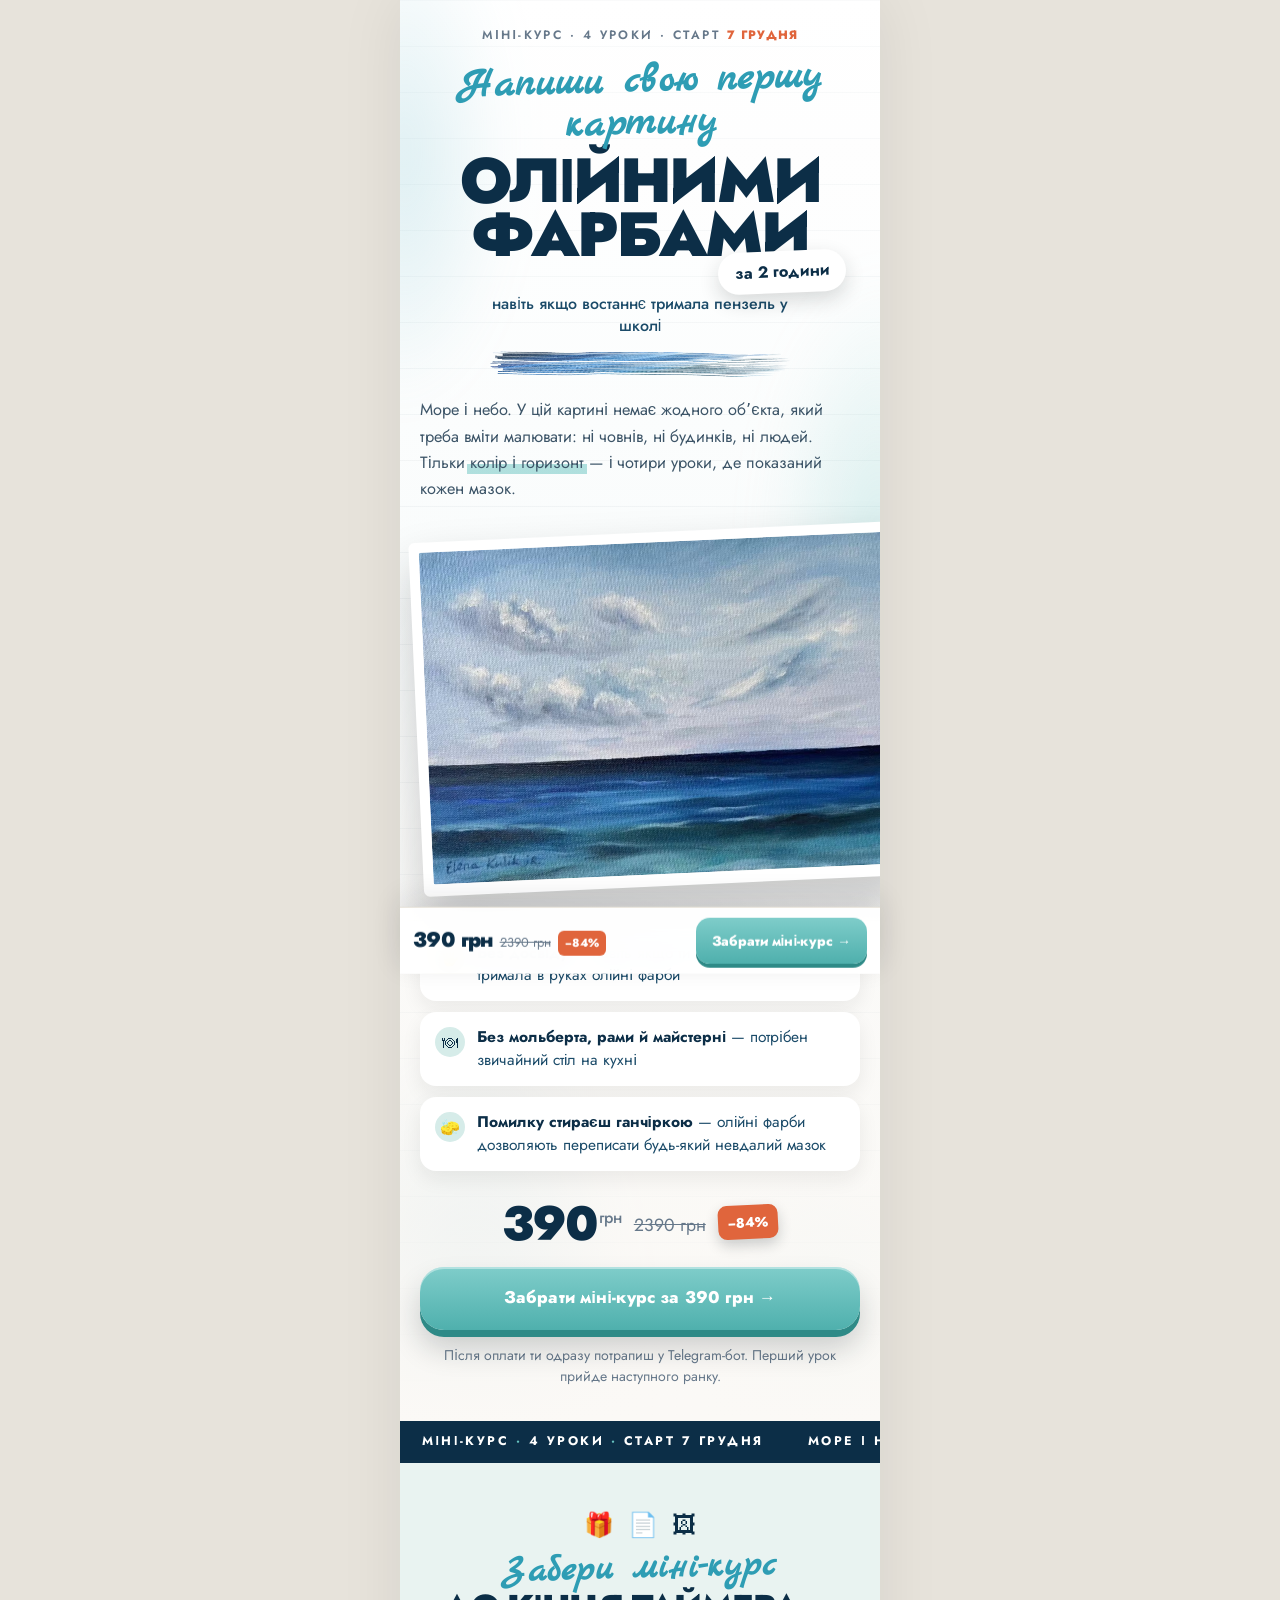
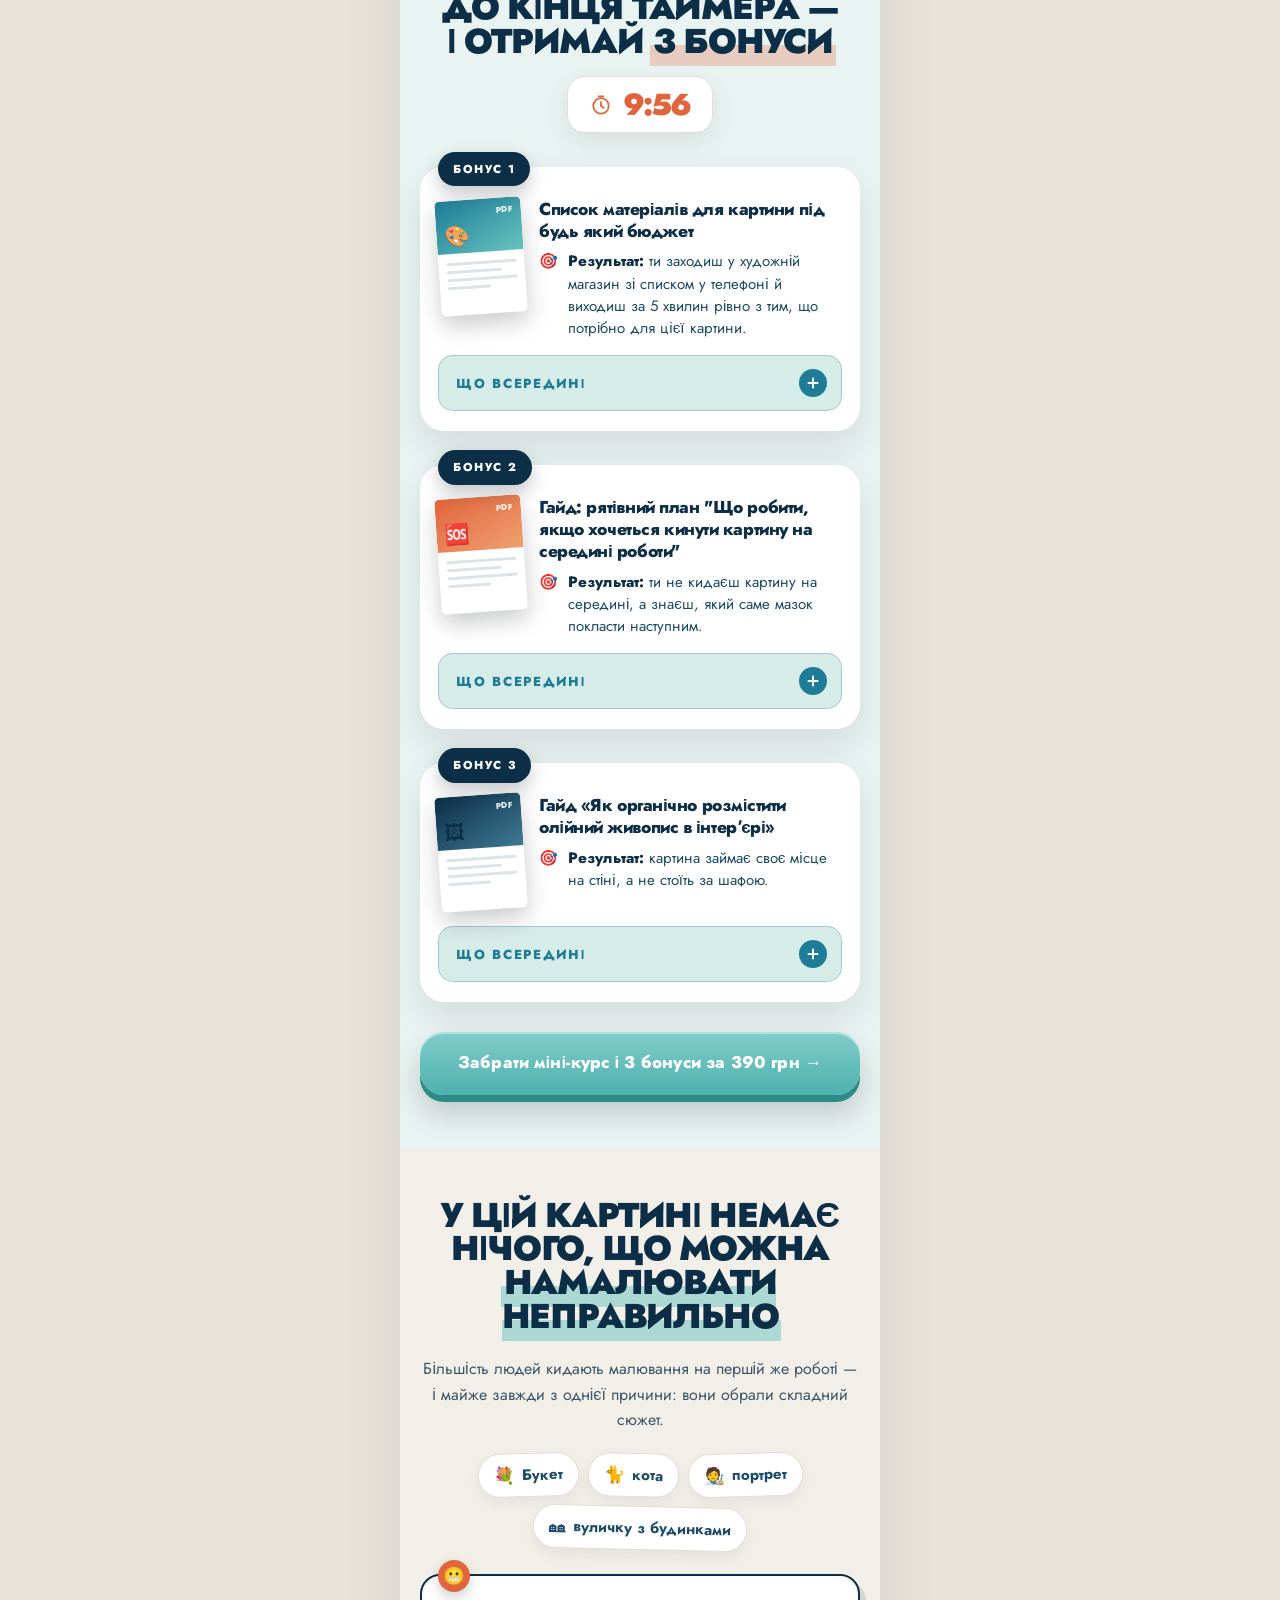
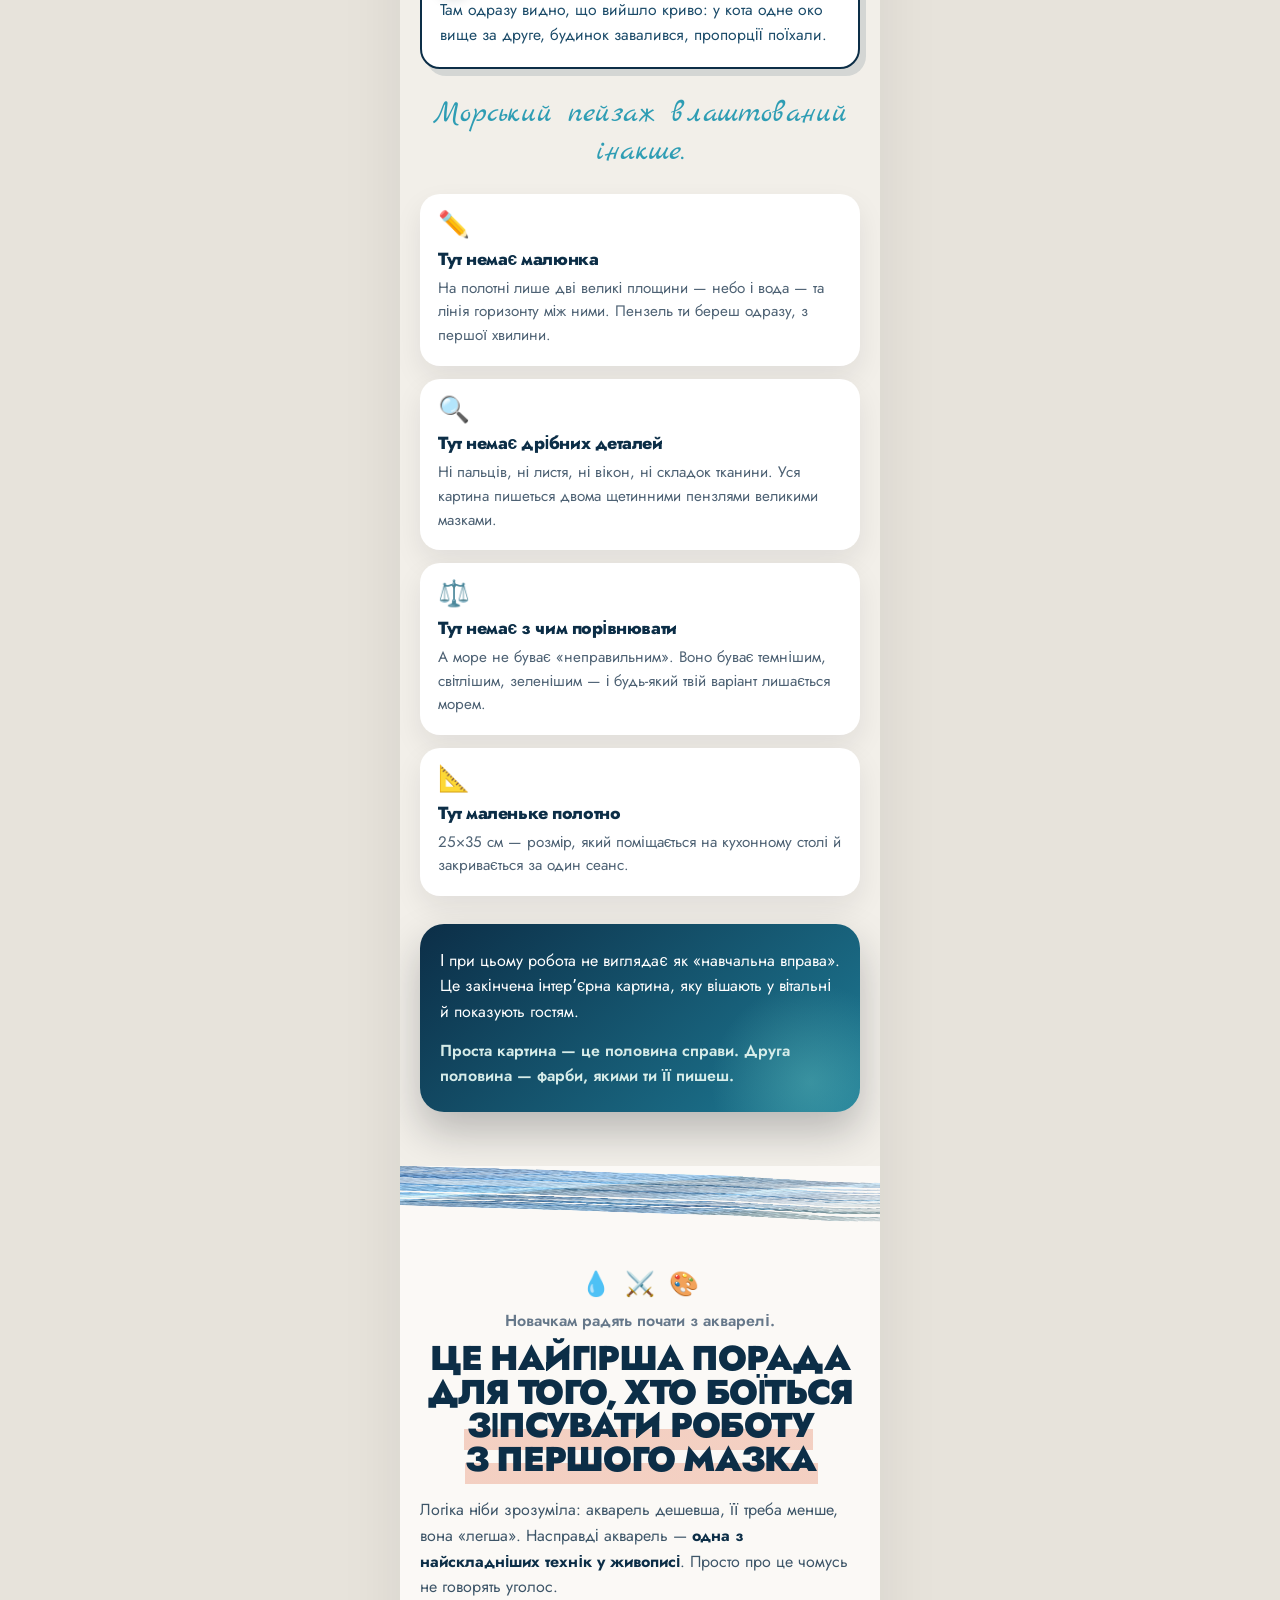
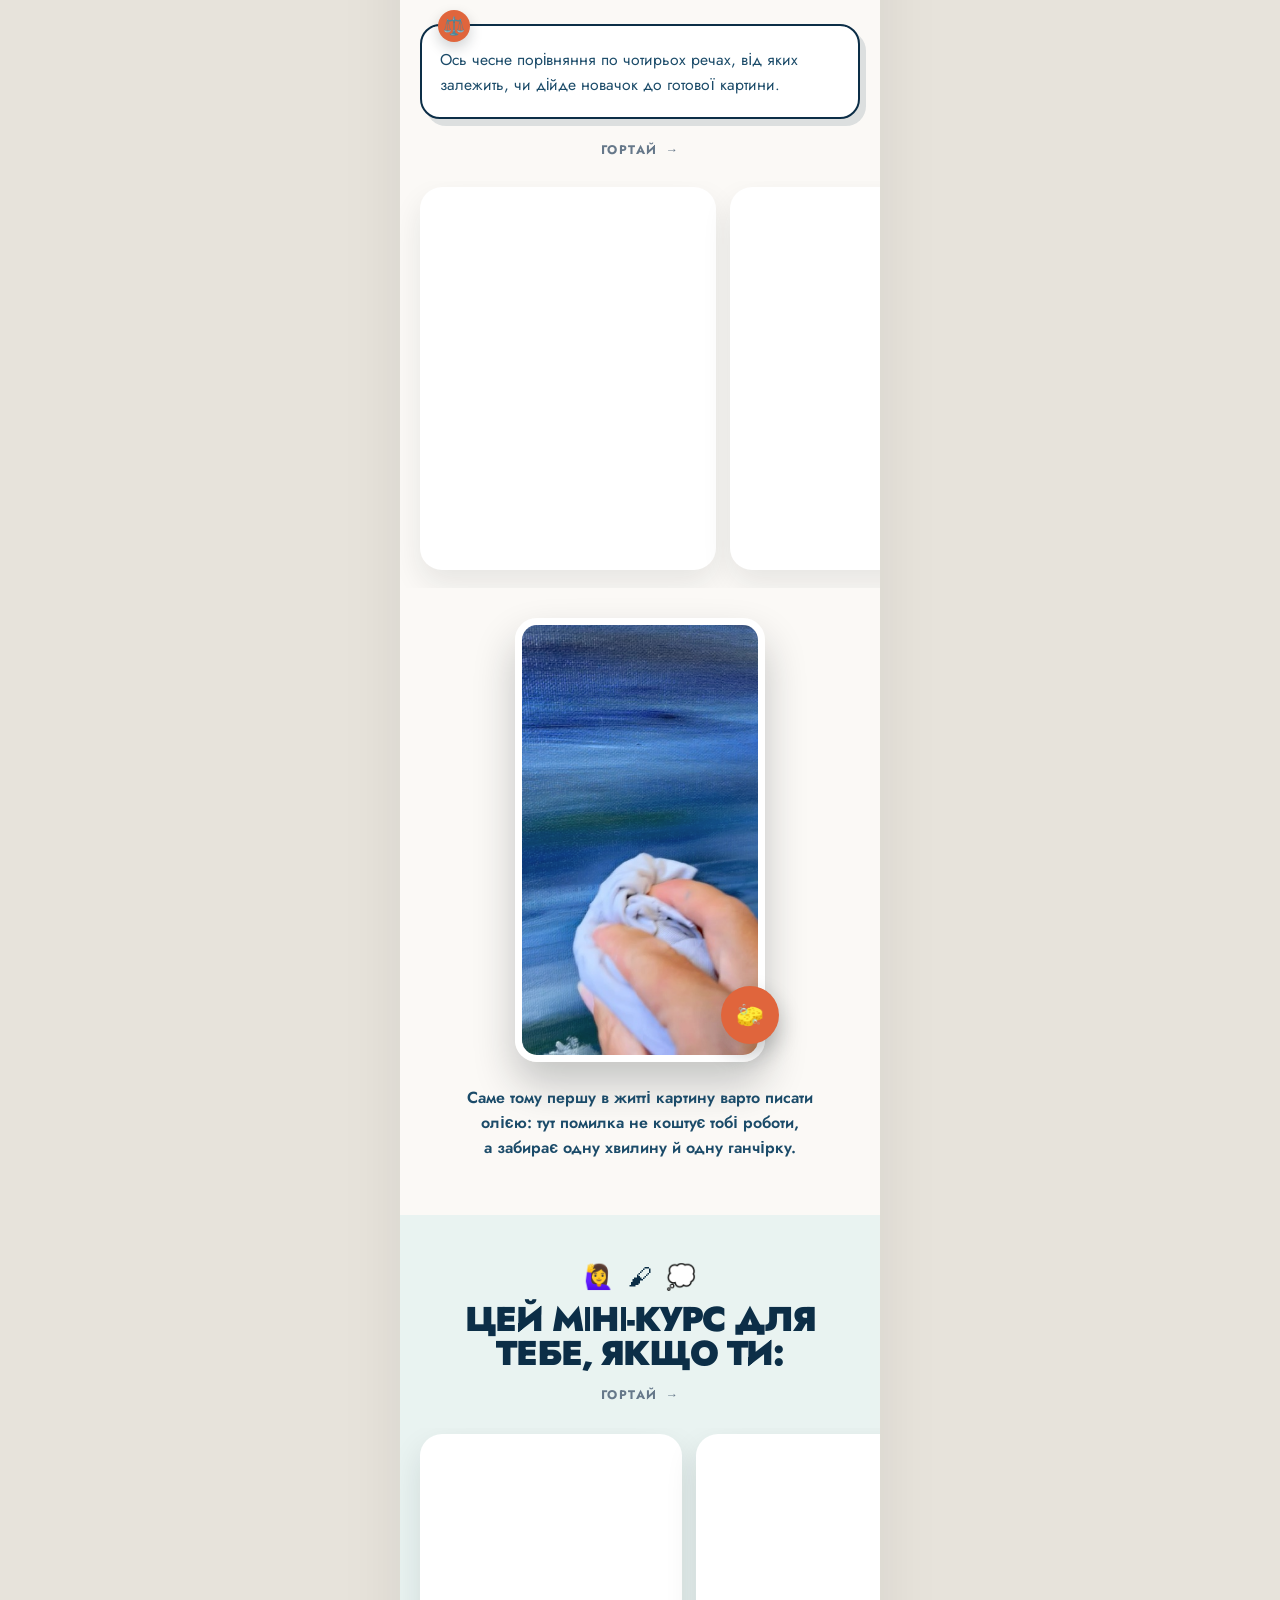
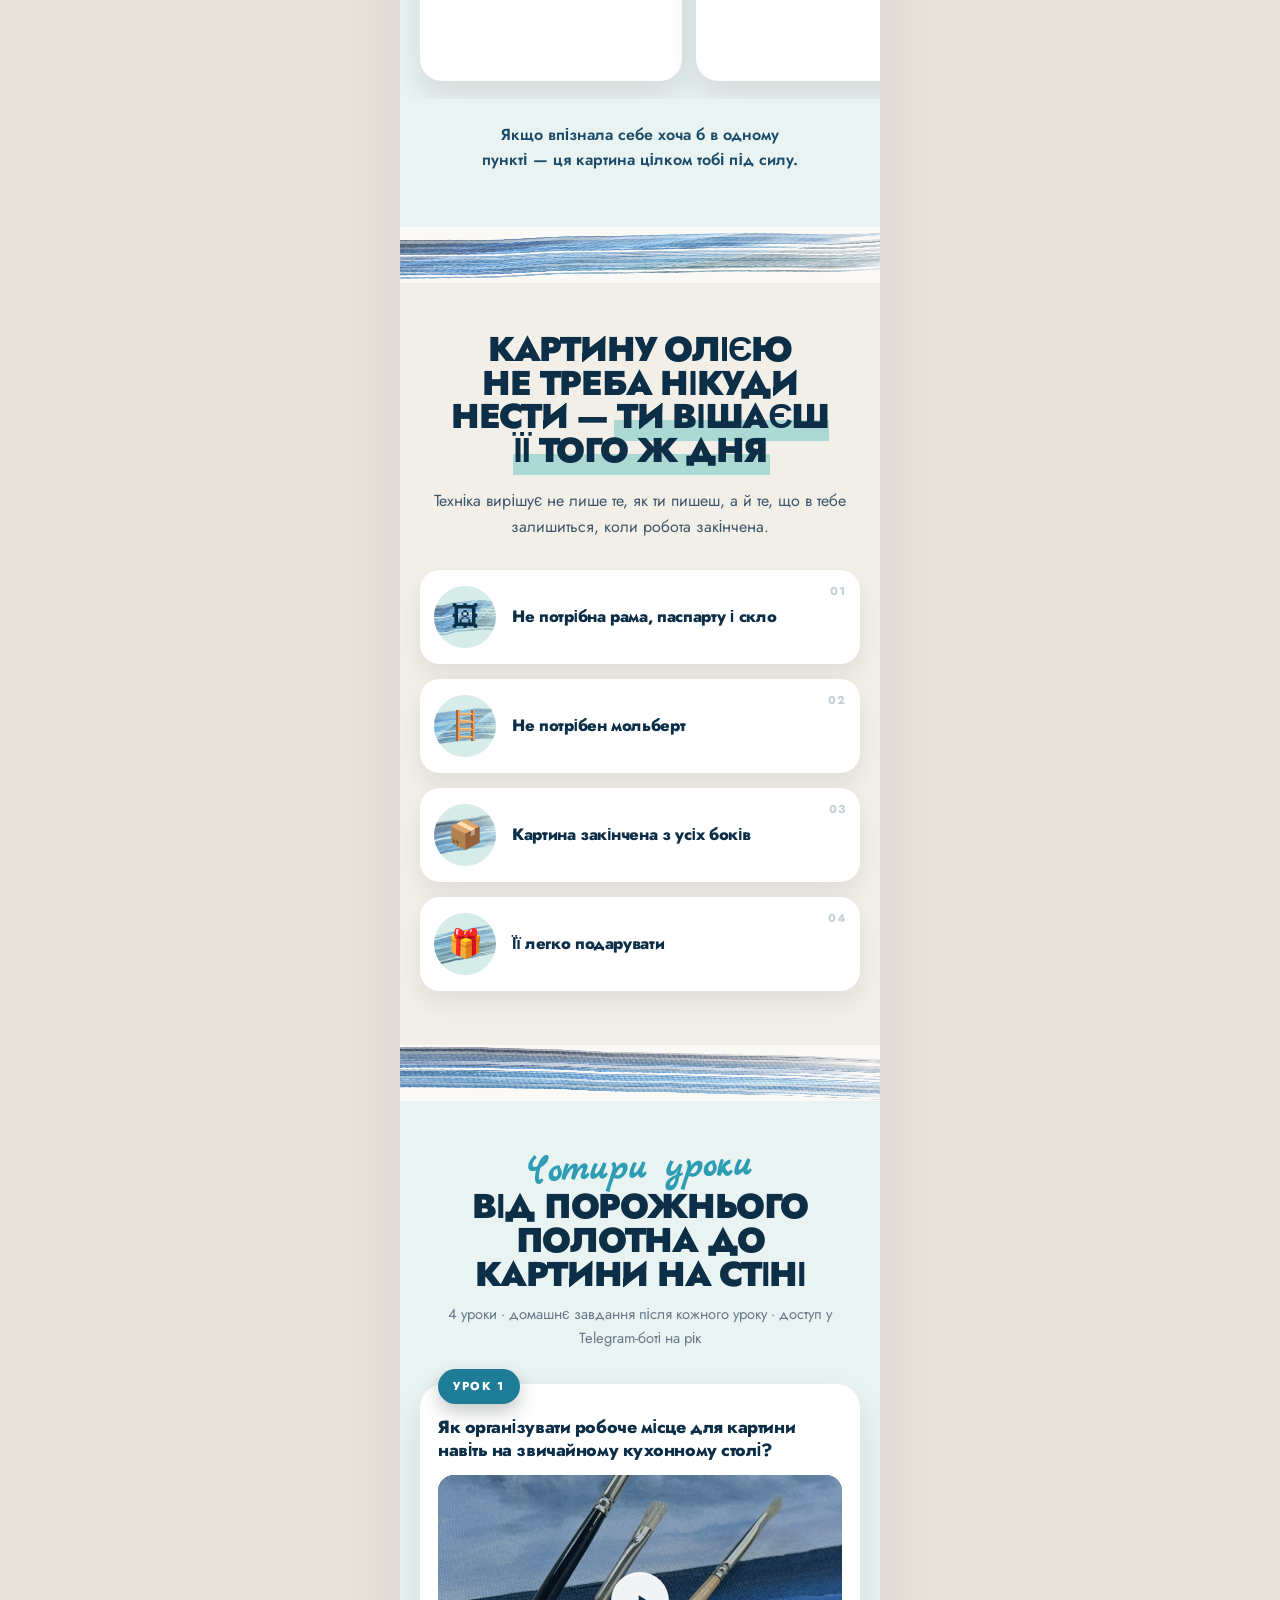
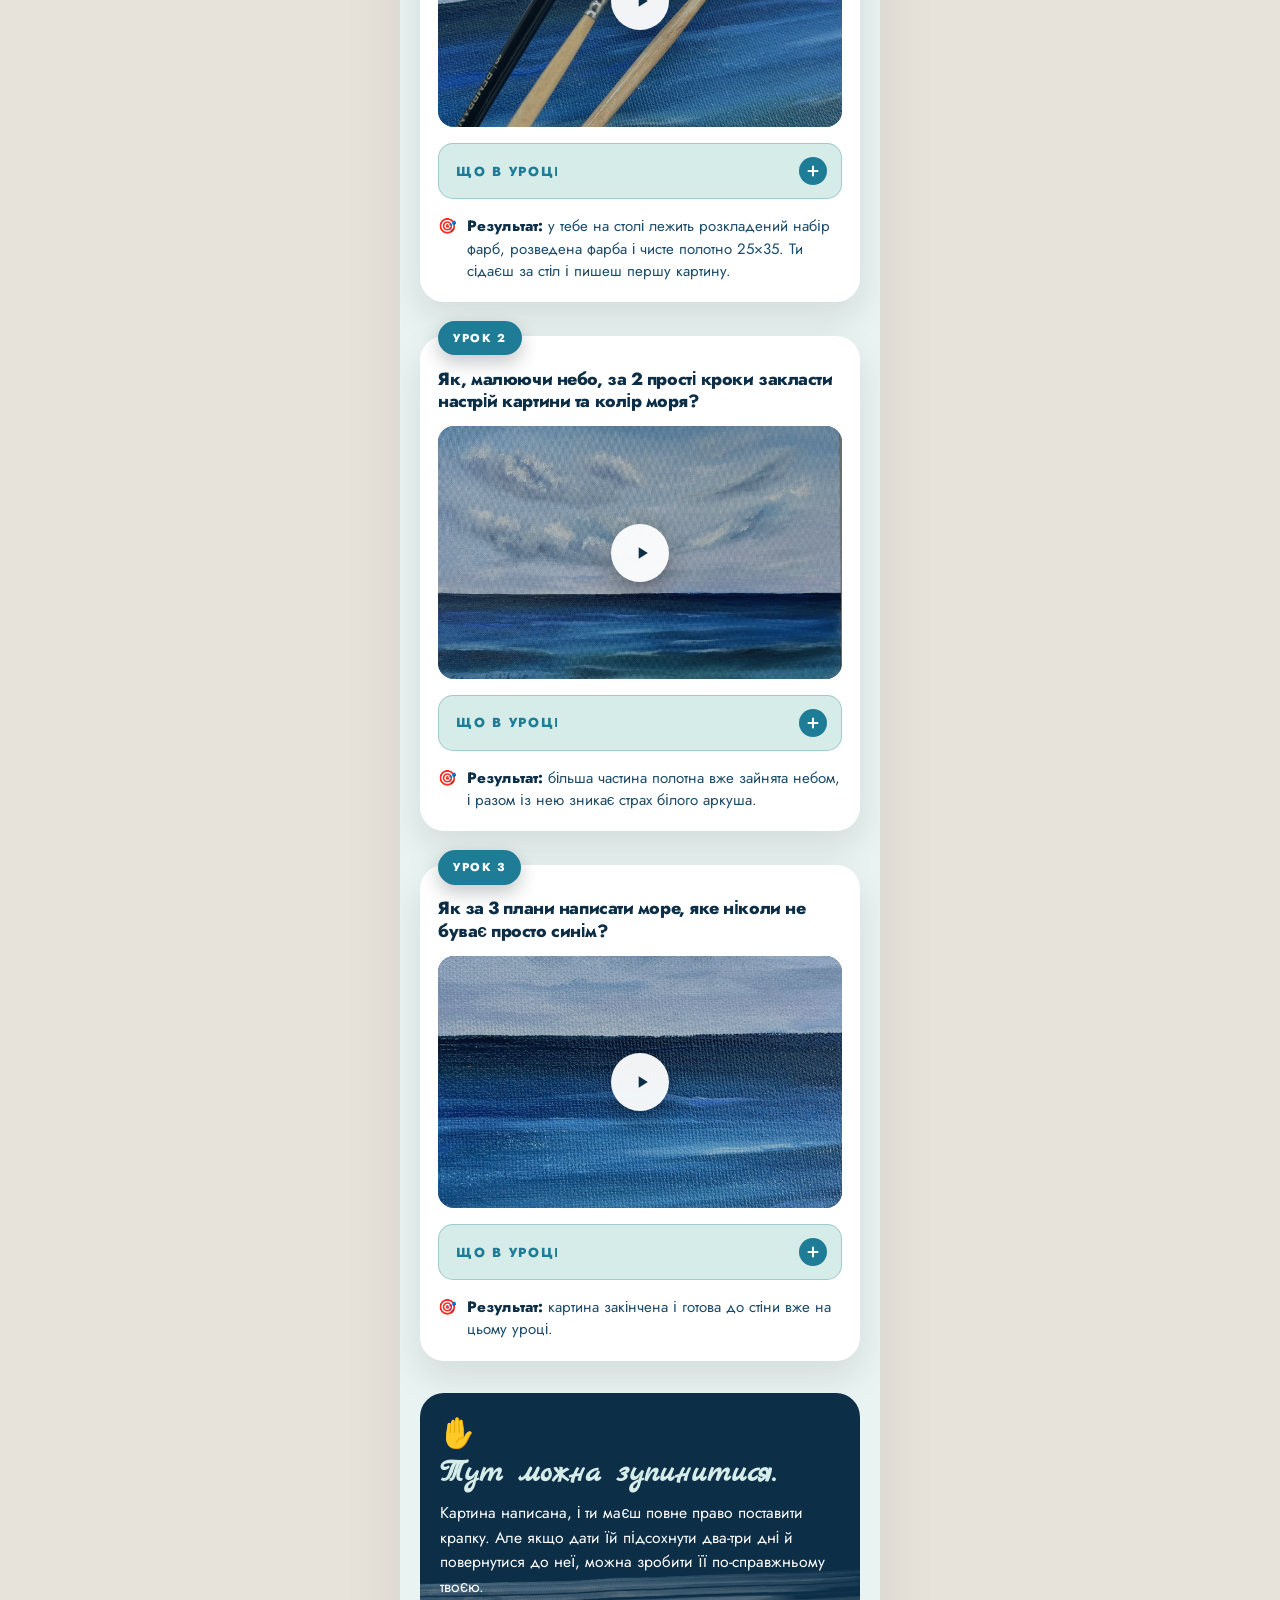
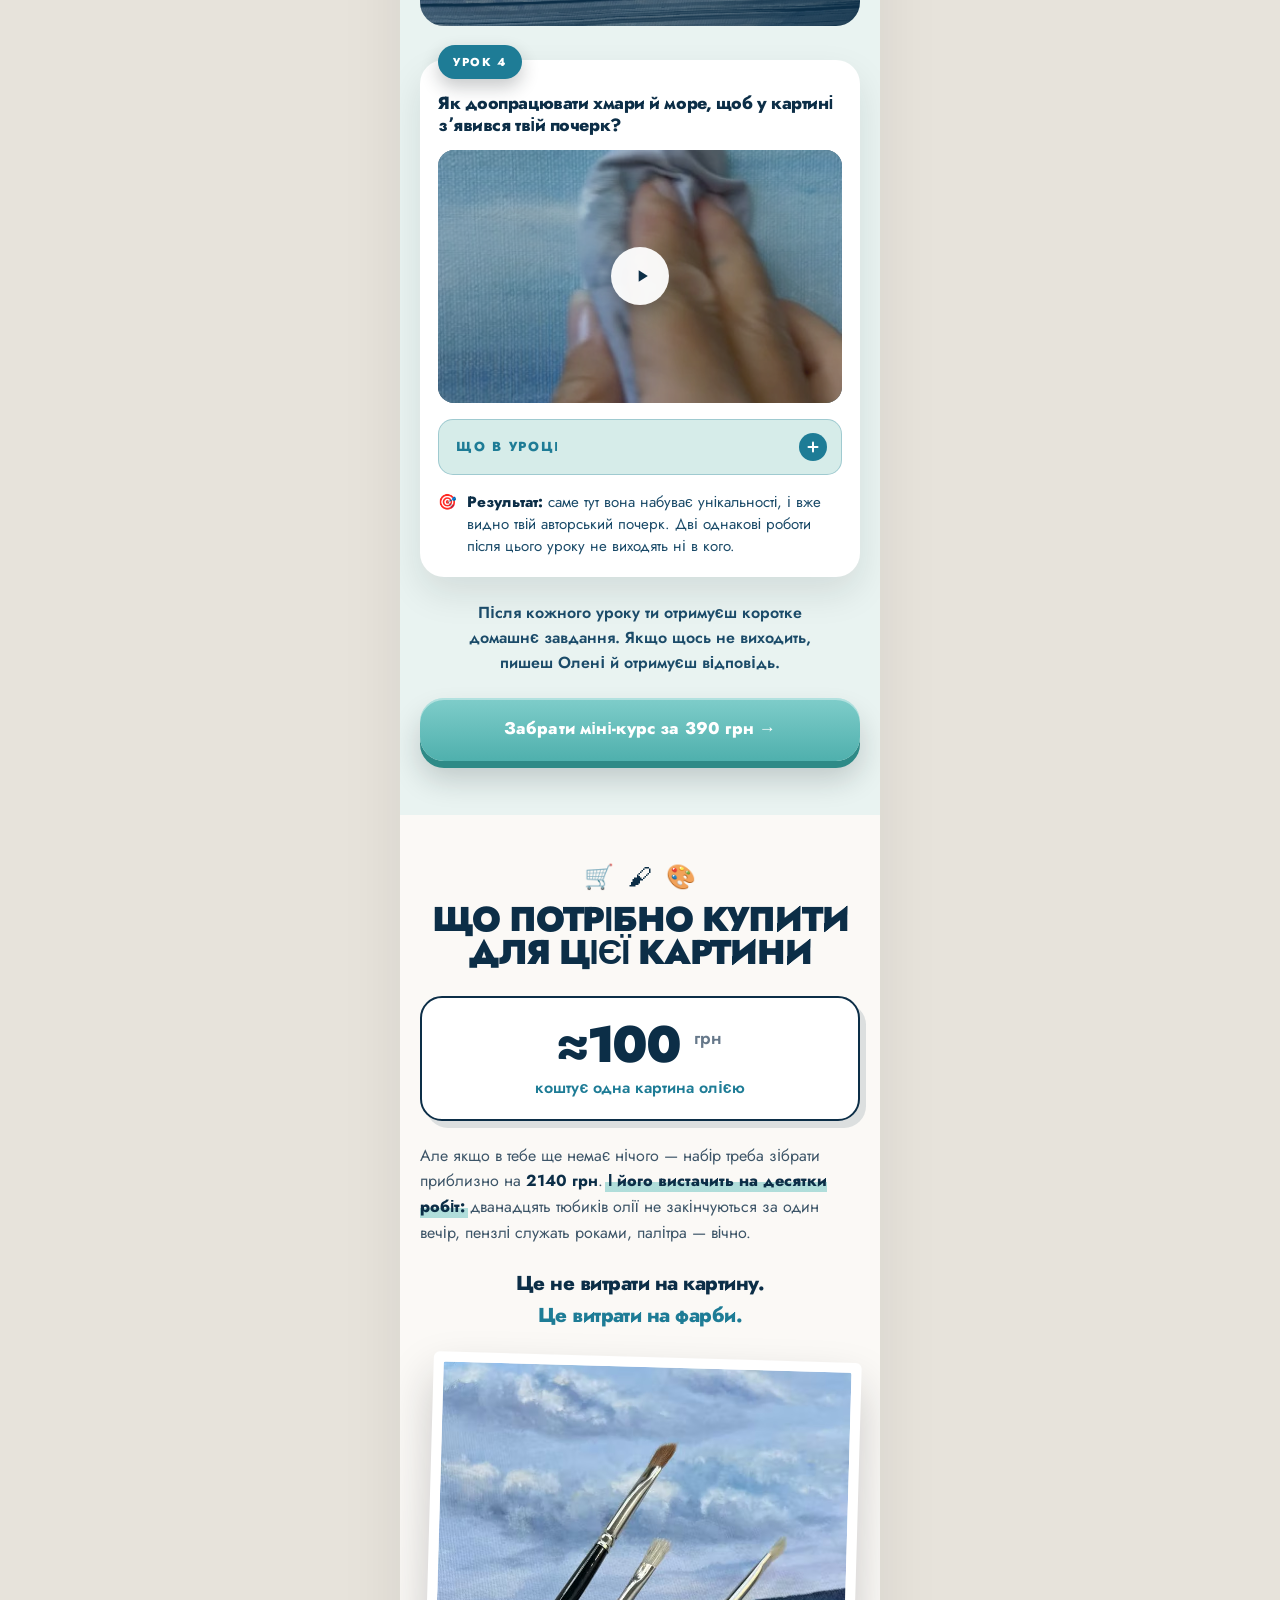
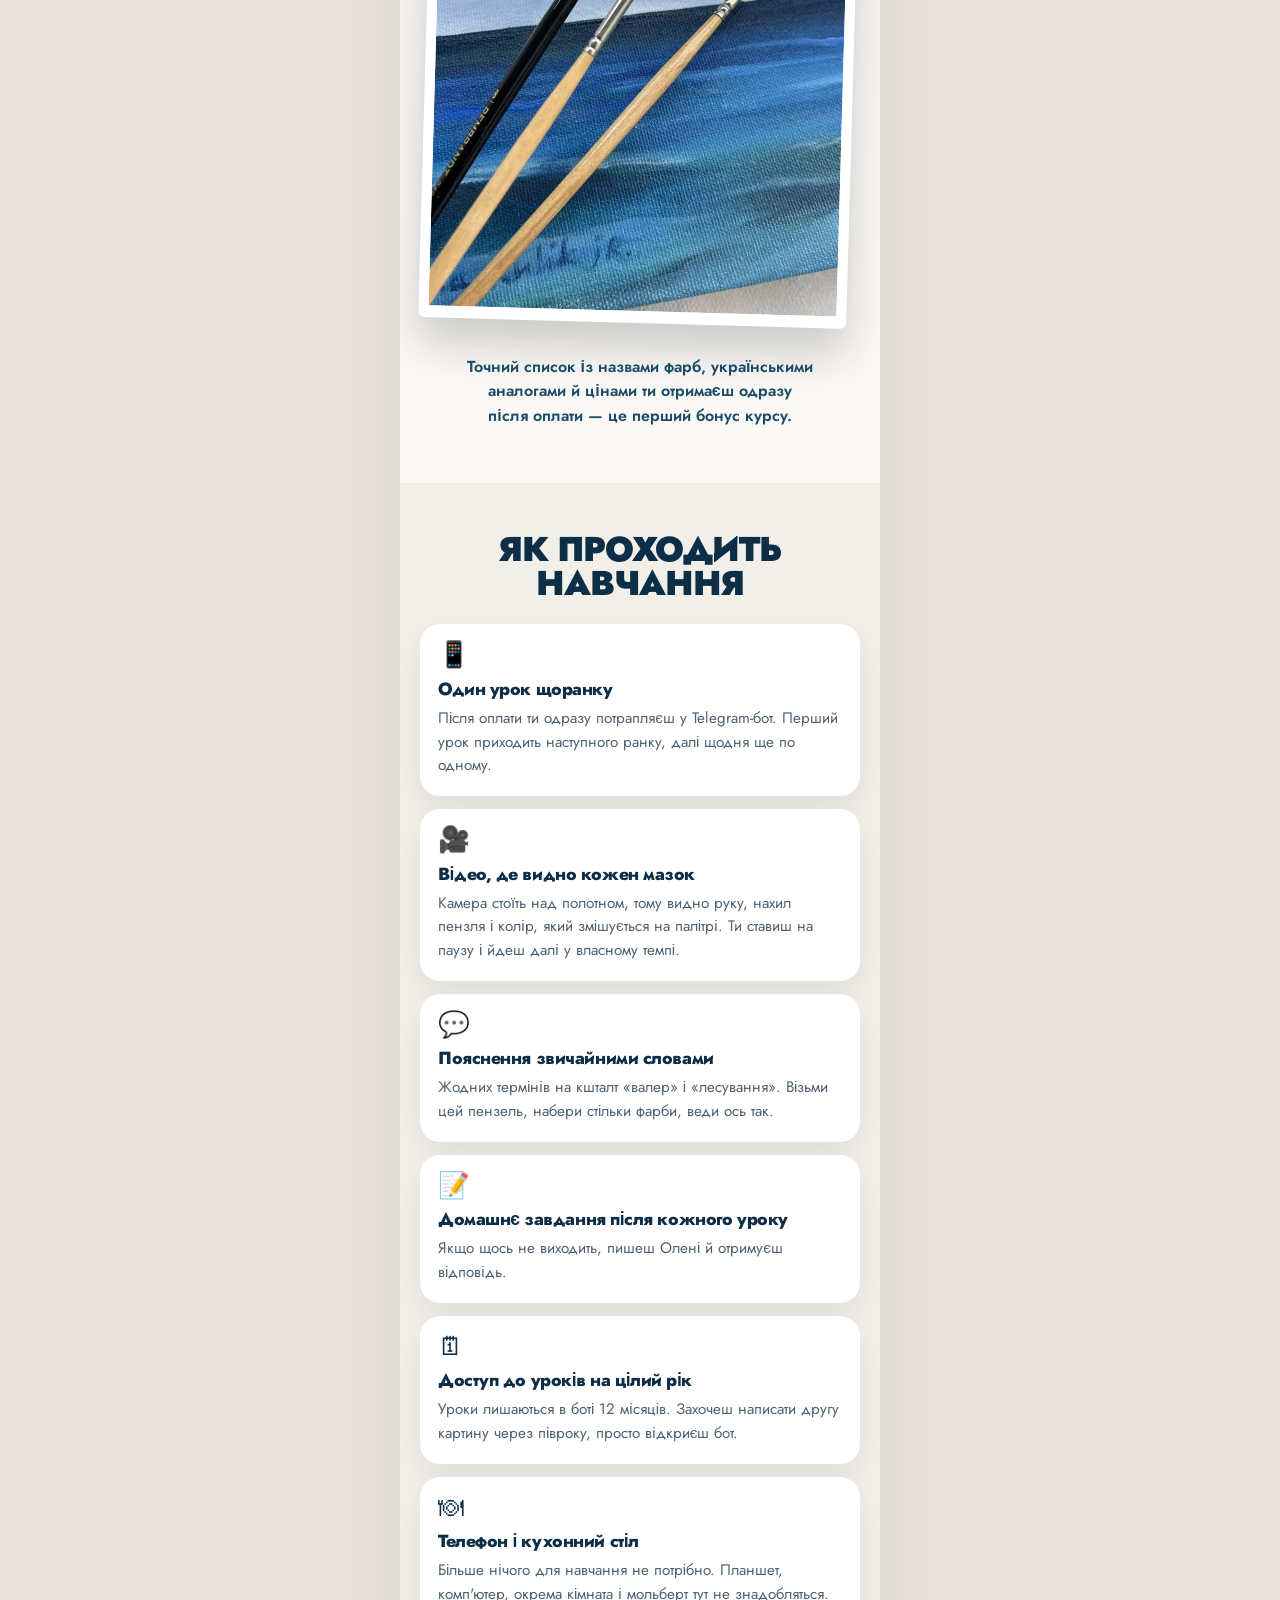
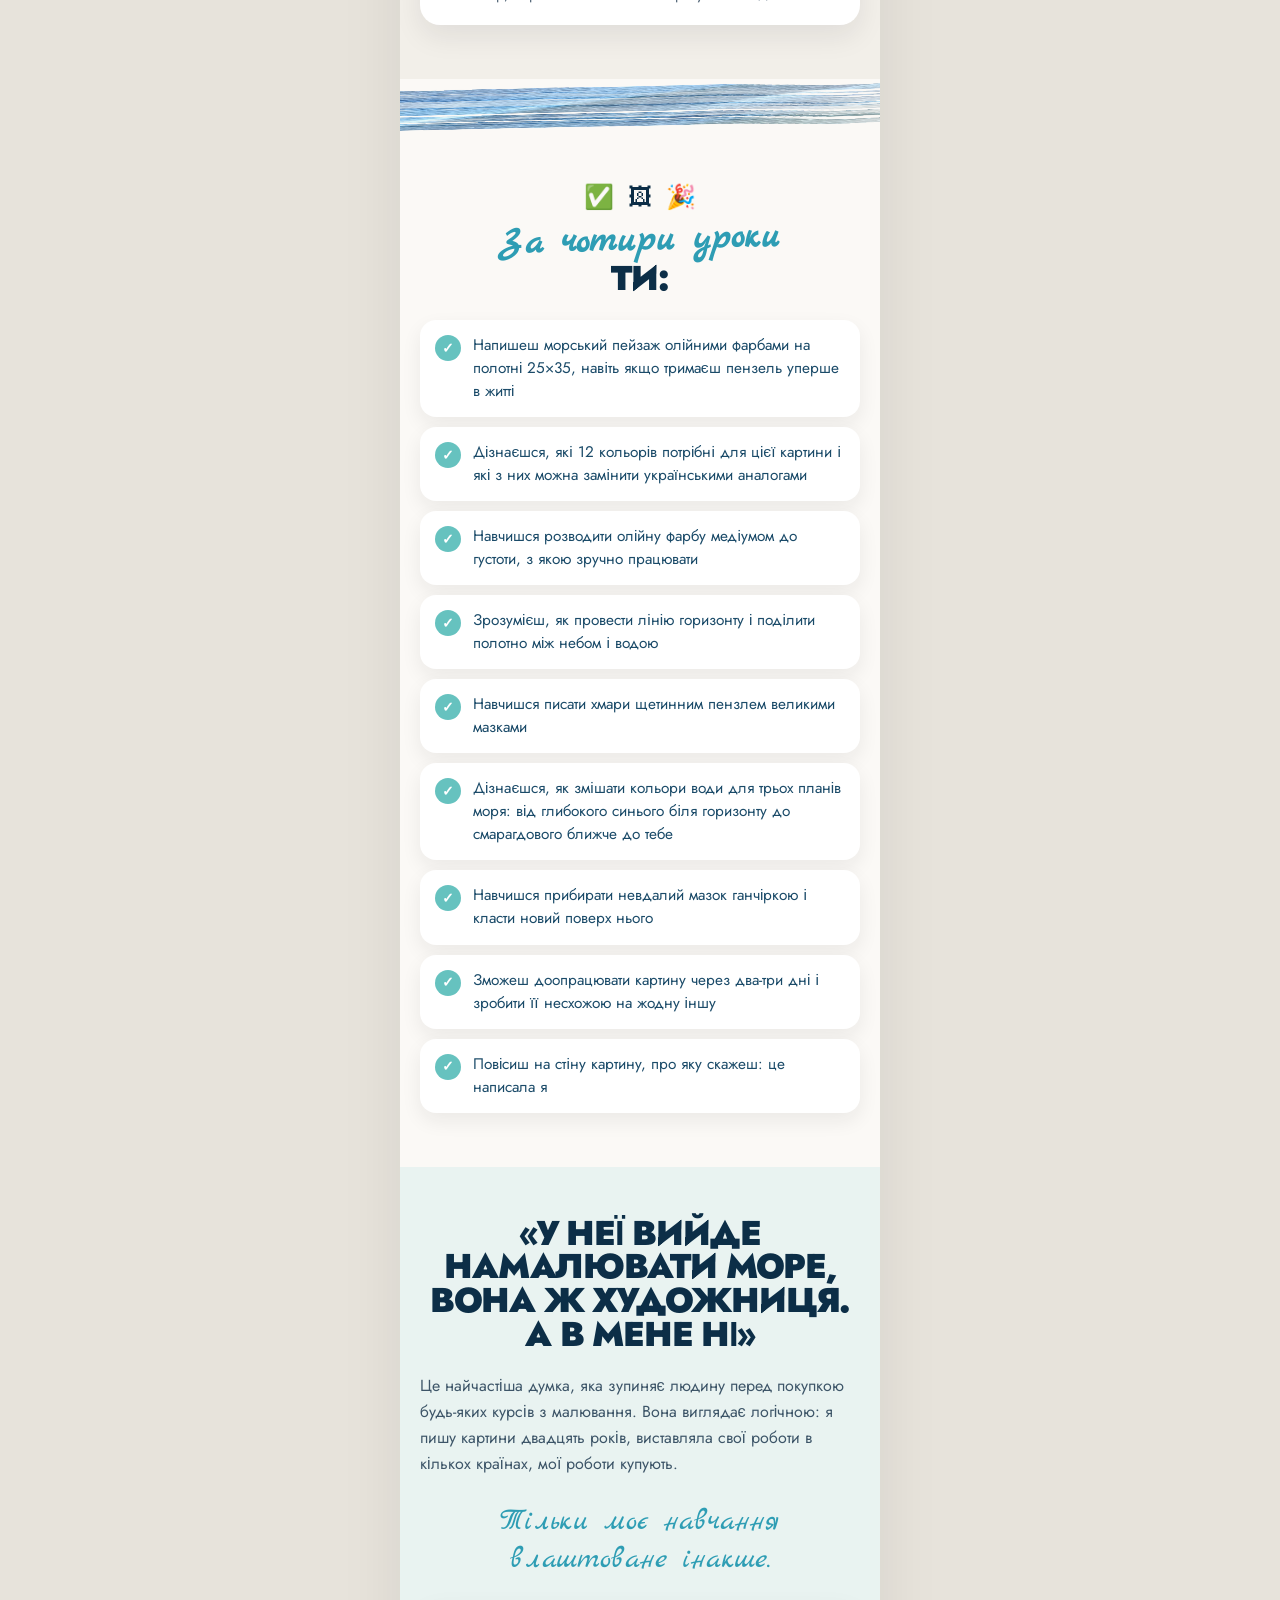
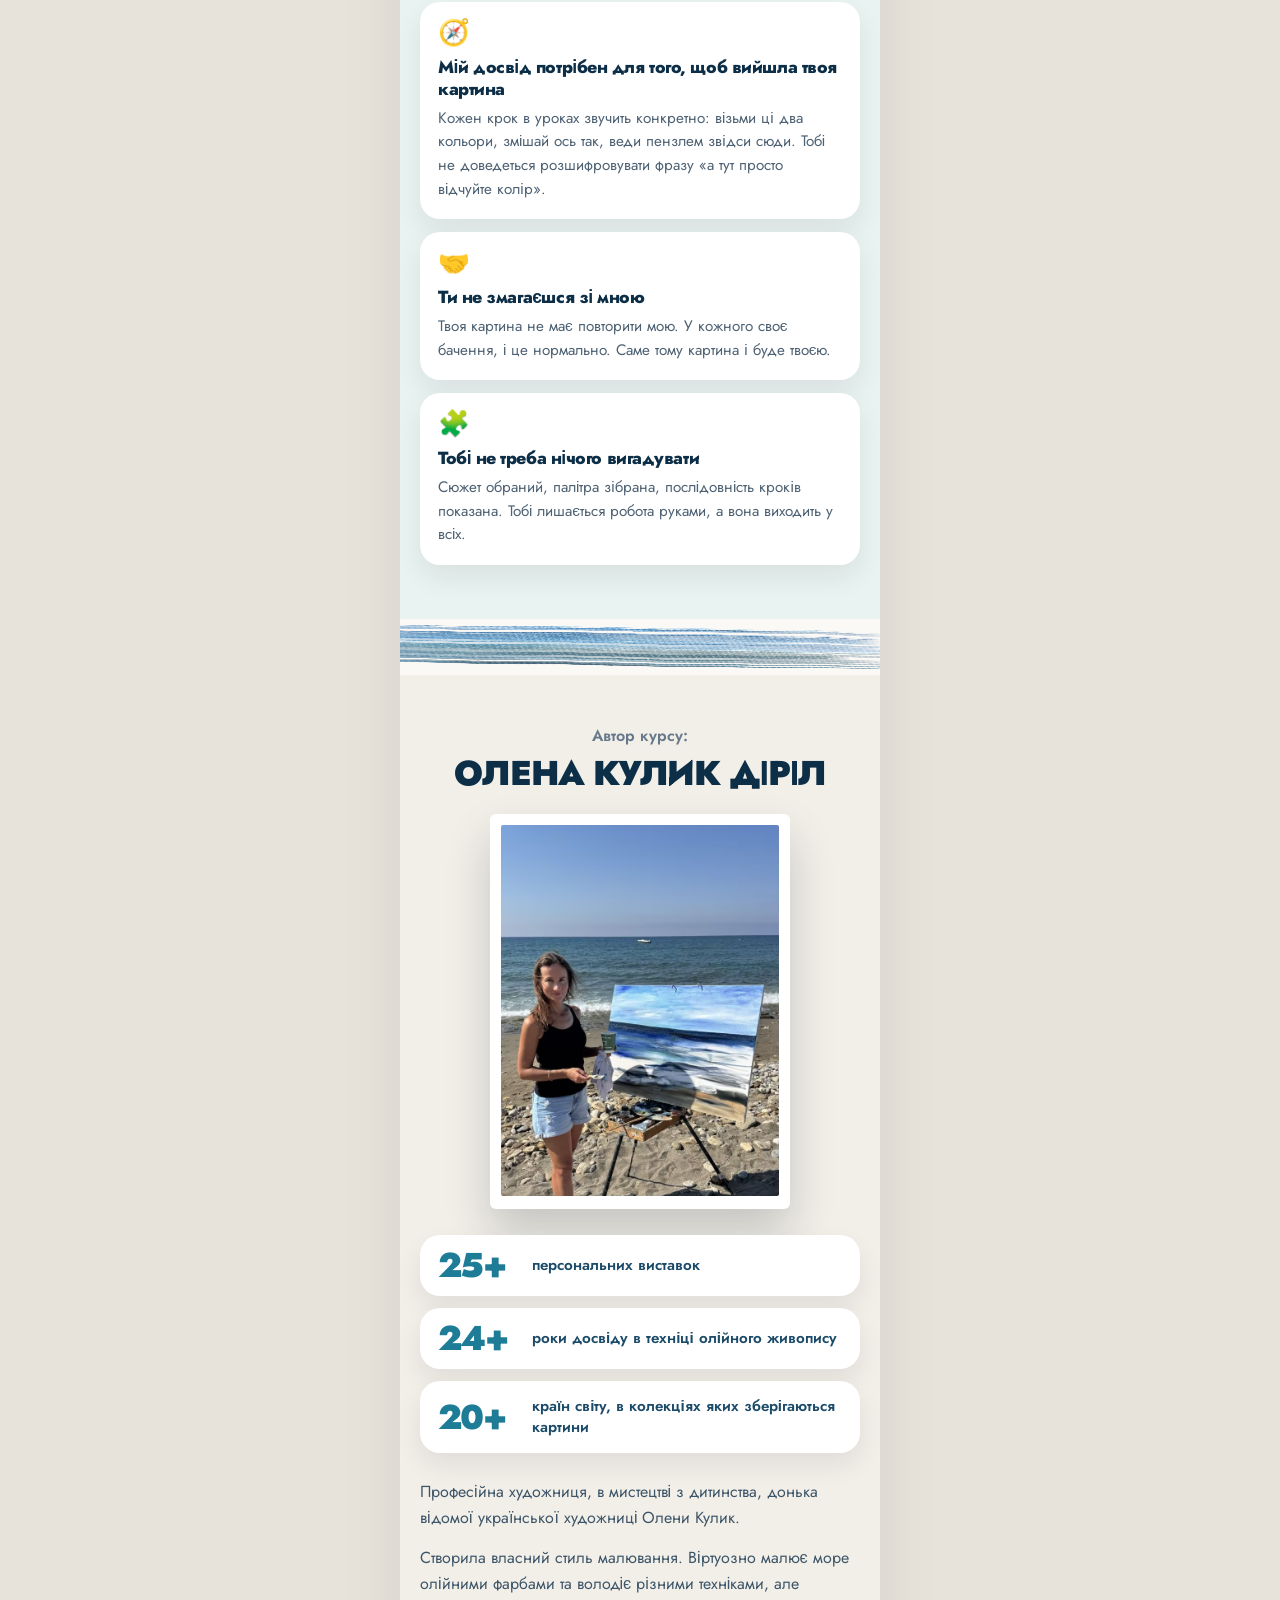
==== morskyi-peyzazh/index.html @ e042af7a "Лендинг міні-курсу «Швидкий морський пейзаж» 17 блоків копірайту в мобільній вёрстці 480px, політика" ====
<!doctype html>
<html lang="uk">
<head>
<meta charset="utf-8">
<meta name="viewport" content="width=device-width,initial-scale=1">
<title>Швидкий морський пейзаж — міні-курс Олени Кулик Діріл</title>
<meta name="description" content="Напиши свою першу картину олійними фарбами за 2 години — навіть якщо востаннє тримала пензель у школі. Міні-курс, 4 уроки.">
<link rel="preconnect" href="https://fonts.googleapis.com" crossorigin>
<link rel="preconnect" href="https://fonts.gstatic.com" crossorigin>
<link href="https://fonts.googleapis.com/css2?family=Jost:wght@300;400;500;600;700;800;900&family=Marck+Script&display=swap" rel="stylesheet">
<link rel="preload" as="image" href="assets/painting.avif" type="image/avif" fetchpriority="high">
<script>document.documentElement.className+=" js"</script>
<style>
:root{
  --ink:#0C2E47; --ink2:#1B4B69;
  --sea:#1E7C96; --sea-l:#2E9DB4;
  --aqua:#66C2BF; --aqua-d:#3FA5A2; --aqua-sh:#2E8A87;
  --foam:#D6ECE9; --paper:#FBF9F6; --paper2:#F2EFE9; --mint:#E9F3F1;
  --gray:#66788A; --line:#E4DFD5; --coral:#E0653C;
  --font:'Jost',-apple-system,'SF Pro Display','Helvetica Neue',Arial,sans-serif;
  --script:'Marck Script',cursive;
}
*{box-sizing:border-box;margin:0;padding:0}
html{-webkit-text-size-adjust:100%;scroll-behavior:smooth}
body{font-family:var(--font);background:#E7E3DB;color:var(--ink);line-height:1.6;-webkit-font-smoothing:antialiased;font-size:17px}
img,video{display:block;max-width:100%}
a{color:inherit}
:focus-visible{outline:3px solid var(--sea-l);outline-offset:3px;border-radius:6px}
.phone{max-width:480px;margin:0 auto;background:var(--paper);position:relative;overflow:hidden}
@media(min-width:520px){.phone{box-shadow:0 0 60px rgba(0,0,0,.08)}}

.hl{background:linear-gradient(180deg,transparent 58%,rgba(102,194,191,.5) 58%);padding:0 3px;margin:0 -3px}
.hl-c{background:linear-gradient(180deg,transparent 58%,rgba(224,101,60,.28) 58%);padding:0 3px;margin:0 -3px}

/* ---------- paint strokes ---------- */
.ps{position:absolute;display:block;pointer-events:none;background-repeat:no-repeat;background-size:100% 100%;z-index:1}
.ps-deep{background-image:url(assets/stroke-deep.webp)}
.ps-blue{background-image:url(assets/stroke-blue.webp)}
.ps-teal{background-image:url(assets/stroke-teal.webp)}
.ps-sky{background-image:url(assets/stroke-sky.webp)}
.ps-short{background-image:url(assets/stroke-short.webp)}
.divider{position:relative;height:56px;overflow:hidden}
.divider .ps{left:-14%;right:-14%;width:128%;top:50%;height:44px;transform:translateY(-50%) rotate(-1.4deg);opacity:.75}
.divider.alt .ps{transform:translateY(-50%) rotate(1.6deg)}

/* ---------- marquee ---------- */
.marquee{background:var(--ink);color:#fff;overflow:hidden;padding:11px 0;position:relative;z-index:4}
.marquee div{display:flex;width:max-content;animation:run 26s linear infinite}
.marquee span{padding:0 22px;font-size:.78rem;font-weight:700;letter-spacing:.2em;text-transform:uppercase;white-space:nowrap}
.marquee i{font-style:normal;color:var(--aqua)}
@keyframes run{to{transform:translateX(-50%)}}

/* ===================== HERO ===================== */
.hero{position:relative;padding:26px 0 34px;overflow:hidden}
.hero-bg{position:absolute;inset:0;z-index:0;overflow:hidden}
.hero-bg .wall{position:absolute;inset:0;background:repeating-linear-gradient(180deg,rgba(12,46,71,.05) 0 1px,transparent 1px 46px),linear-gradient(180deg,#FFFFFF 0%,#F7FAFA 48%,var(--paper) 100%)}
.hero-bg .bokeh{position:absolute;inset:-8%;background:radial-gradient(30% 22% at 6% 16%,rgba(46,157,180,.3),transparent 70%),radial-gradient(34% 24% at 96% 40%,rgba(102,194,191,.34),transparent 70%),radial-gradient(40% 26% at 20% 88%,rgba(30,124,150,.24),transparent 72%),radial-gradient(28% 20% at 84% 92%,rgba(214,236,233,.9),transparent 72%);filter:blur(24px)}
.hero-bg .veil{position:absolute;inset:0;background:linear-gradient(180deg,rgba(255,255,255,.55) 0%,rgba(255,255,255,.2) 40%,rgba(251,249,246,.75) 86%,var(--paper) 100%)}
.hero-in{position:relative;z-index:3;padding:0 20px}

.eyebrow{display:block;text-align:center;font-size:.76rem;font-weight:600;letter-spacing:.2em;text-transform:uppercase;color:var(--gray);margin-bottom:16px}
.eyebrow b{color:var(--coral);font-weight:800;letter-spacing:.1em;white-space:nowrap}

h1{margin:0;position:relative;text-align:center}
.h1-script{display:block;font-family:var(--script);font-size:clamp(1.95rem,8.8vw,2.6rem);line-height:1.02;color:var(--sea-l);transform:rotate(-1.6deg);margin:0 0 8px}
.h1-big{display:block;font-weight:900;text-transform:uppercase;font-size:clamp(2.75rem,12.9vw,3.9rem);line-height:.86;letter-spacing:-.045em;color:var(--ink)}
.h1-big .l2{display:block;position:relative}
.pill{display:inline-block;position:relative;z-index:4;margin:-11px 14px 0 auto;float:right;clear:both;background:#fff;color:var(--ink);font-size:1.02rem;font-weight:700;letter-spacing:-.01em;padding:8px 17px;border-radius:999px;transform:rotate(-2.4deg);box-shadow:0 8px 20px rgba(22,28,34,.16)}
.h1-tail{display:block;clear:both;margin:20px auto 0;max-width:20em;text-align:center;font-size:1rem;line-height:1.4;font-weight:500;color:var(--ink2)}
.h1-stroke{position:relative;display:block;width:78%;max-width:300px;height:26px;margin:14px auto 0;opacity:.85}
.lede{margin:20px 0 0;font-size:1.02rem;line-height:1.6;color:#3D5568}

.showcase{position:relative;margin:30px -20px 0;padding:0 0 8px}
.print{position:relative;margin-left:16px;margin-right:-26px;background:#fff;padding:10px 10px 12px;border-radius:6px;box-shadow:0 24px 46px rgba(22,28,34,.22);transform:rotate(-2.6deg)}
.print img{width:100%;aspect-ratio:1400/988;object-fit:cover;border-radius:2px}

.checks{list-style:none;margin:34px 0 0;display:flex;flex-direction:column;gap:11px}
.checks li{display:flex;gap:12px;align-items:flex-start;background:#fff;border-radius:16px;padding:14px 15px;box-shadow:0 8px 20px rgba(22,28,34,.07)}
.checks .ic{flex:0 0 30px;width:30px;height:30px;border-radius:50%;background:var(--foam);display:grid;place-items:center;margin-top:1px;font-size:1rem}
.checks .tx{font-size:.97rem;line-height:1.48;color:var(--ink2)}
.checks b{font-weight:700;color:var(--ink)}

.pricerow{display:flex;align-items:flex-end;gap:12px;justify-content:center;margin:32px 0 0}
.p-now{font-size:3rem;font-weight:900;letter-spacing:-.045em;line-height:.88}
.p-now sup{font-size:1rem;font-weight:500;vertical-align:super;color:var(--gray);margin-left:2px;letter-spacing:0}
.p-old{font-size:1.1rem;color:var(--gray);text-decoration:line-through;padding-bottom:6px}
.p-off{background:var(--coral);color:#fff;font-size:.86rem;font-weight:800;padding:6px 10px;border-radius:9px;margin-bottom:6px;transform:rotate(-3deg);box-shadow:0 6px 14px rgba(22,28,34,.2)}

.cta{display:block;width:100%;margin-top:22px;padding:20px 22px 21px;border:none;cursor:pointer;background:linear-gradient(180deg,#7FCDCA 0%,#4FB0AD 100%);color:#fff;border-radius:24px;font-family:var(--font);text-align:center;font-size:1.06rem;font-weight:800;line-height:1.28;letter-spacing:.01em;text-wrap:balance;box-shadow:0 7px 0 var(--aqua-sh),0 18px 30px rgba(22,28,34,.2),inset 0 2px 0 rgba(255,255,255,.4);position:relative;overflow:hidden;transition:transform .18s,box-shadow .18s}
.cta::before{content:'';position:absolute;top:0;left:-110%;width:55%;height:100%;background:linear-gradient(90deg,transparent,rgba(255,255,255,.35),transparent);transform:skewX(-20deg);transition:left .9s ease}
.cta:hover{transform:translateY(3px);box-shadow:0 4px 0 var(--aqua-sh),0 12px 22px rgba(22,28,34,.2),inset 0 2px 0 rgba(255,255,255,.4)}
.cta:hover::before{left:140%}
.cta.coral{background:linear-gradient(180deg,#EE7C51 0%,#D75A31 100%);box-shadow:0 7px 0 #A8401D,0 18px 30px rgba(22,28,34,.2),inset 0 2px 0 rgba(255,255,255,.35)}
.cta.coral:hover{box-shadow:0 4px 0 #A8401D,0 12px 22px rgba(22,28,34,.2),inset 0 2px 0 rgba(255,255,255,.35)}
.micro{margin-top:15px;font-size:.88rem;line-height:1.5;color:var(--gray);text-align:center}

.timer{display:inline-flex;align-items:center;gap:12px;background:#fff;border:1px solid var(--line);border-radius:18px;padding:12px 22px;box-shadow:0 10px 24px rgba(22,28,34,.08)}
.timer svg{flex:0 0 22px;color:var(--coral)}
.timer .val{font-size:1.9rem;font-weight:900;letter-spacing:-.03em;color:var(--coral);font-variant-numeric:tabular-nums;line-height:1}
.timer-wrap{display:flex;justify-content:center;margin-top:24px}

/* ===================== SECTIONS ===================== */
.sec{position:relative;padding:50px 20px 54px;overflow:hidden}
.sec>*{position:relative;z-index:2}
.sec-mint{background:var(--mint)}
.sec-paper{background:var(--paper2)}
.sec-white{background:var(--paper)}
.sec-deep{background:linear-gradient(160deg,#0C2E47,#12506B);color:#EAF3F4}

h2{margin:0 0 16px;text-align:center}
.h2-kicker{display:block;font-size:1rem;font-weight:600;line-height:1.35;color:var(--gray);margin-bottom:10px;text-wrap:balance}
.h2-script{display:block;font-family:var(--script);font-size:clamp(1.85rem,8vw,2.35rem);line-height:1;color:var(--sea-l);transform:rotate(-1.6deg);margin-bottom:2px}
.h2-big{display:block;font-weight:900;text-transform:uppercase;font-size:clamp(1.7rem,7.3vw,2.15rem);line-height:.98;letter-spacing:-.035em;color:var(--ink);text-wrap:balance}
.sec-deep .h2-big{color:#fff}
.sec-deep .h2-script{color:var(--foam)}
.lead{font-size:1rem;line-height:1.62;color:#3D5568}
.sec-deep .lead{color:#C3DAE0}
.lead+.lead{margin-top:14px}
.turn{font-family:var(--script);font-size:1.95rem;line-height:1.2;color:var(--sea-l);margin:26px 0 4px;transform:rotate(-1deg);text-align:center}
.note{margin-top:24px;font-size:1rem;line-height:1.55;color:var(--ink2);text-align:center;font-weight:600;text-wrap:balance}
.emoji-rail{display:flex;justify-content:center;gap:14px;font-size:1.5rem;margin:0 0 14px;line-height:1}
.emoji-rail span{animation:bob 4.5s ease-in-out infinite}
.emoji-rail span:nth-child(2){animation-delay:.5s}
.emoji-rail span:nth-child(3){animation-delay:1s}
@keyframes bob{0%,100%{transform:translateY(0) rotate(-4deg)}50%{transform:translateY(-7px) rotate(4deg)}}

/* chips + callout */
.chips{display:flex;flex-wrap:wrap;gap:9px;justify-content:center;margin:20px 0 0}
.chips span b{font-weight:400;font-size:1.05rem;line-height:1}
.chips span{display:inline-flex;align-items:center;gap:7px;background:#fff;border:1px solid var(--line);border-radius:999px;padding:9px 15px;font-size:.94rem;font-weight:700;color:var(--ink2);box-shadow:0 6px 14px rgba(22,28,34,.06)}
.chips span:nth-child(odd){transform:rotate(-1.6deg)}
.chips span:nth-child(even){transform:rotate(1.4deg)}
.callout{margin-top:24px;position:relative;background:#fff;border:2px solid var(--ink);border-radius:20px;padding:22px 18px 20px;font-size:.98rem;line-height:1.55;color:var(--ink2);box-shadow:6px 7px 0 rgba(12,46,71,.13)}
.callout .tag{position:absolute;top:-16px;left:16px;background:var(--coral);color:#fff;font-size:1.1rem;width:32px;height:32px;border-radius:50%;display:grid;place-items:center;box-shadow:0 6px 14px rgba(22,28,34,.2)}

/* generic card list */
.tlist{list-style:none;margin:24px 0 0;display:flex;flex-direction:column;gap:13px}
.tlist li{position:relative;background:#fff;border-radius:20px;padding:18px;box-shadow:0 12px 28px rgba(22,28,34,.08)}
.tlist h3{font-size:1.1rem;font-weight:800;letter-spacing:-.025em;margin-bottom:7px;line-height:1.25}
.tlist p{font-size:.95rem;line-height:1.56;color:#4E6274}
.tlist .emj{display:block;font-size:1.6rem;line-height:1;margin-bottom:10px}

.closebox{margin-top:28px;background:linear-gradient(140deg,#0C2E47,#1E7C96);color:#fff;border-radius:24px;padding:24px 20px;box-shadow:0 20px 42px rgba(22,28,34,.26);position:relative;overflow:hidden}
.closebox::after{content:'';position:absolute;right:-50px;bottom:-70px;width:200px;height:200px;border-radius:50%;background:radial-gradient(circle,rgba(102,194,191,.4),transparent 70%)}
.closebox p{font-size:1rem;line-height:1.58;position:relative;z-index:2}
.closebox p+p{margin-top:14px;font-weight:600;color:var(--foam)}

/* ---------- accordion ---------- */
.acc{margin-top:16px}
.acc summary{list-style:none;cursor:pointer;display:flex;align-items:center;justify-content:space-between;gap:12px;padding:13px 14px 13px 17px;font-size:.82rem;font-weight:800;letter-spacing:.13em;text-transform:uppercase;color:var(--sea);background:var(--foam);border:1.5px solid rgba(30,124,150,.3);border-radius:15px;transition:background .2s,transform .18s}
.acc summary:hover{background:#C8E5E1;transform:translateY(-1px)}
.acc[open] summary{border-bottom-left-radius:0;border-bottom-right-radius:0}
.acc summary::-webkit-details-marker{display:none}
.acc summary i{flex:0 0 28px;width:28px;height:28px;border-radius:50%;background:var(--sea);position:relative;transition:transform .25s}
.acc summary i::before,.acc summary i::after{content:'';position:absolute;left:50%;top:50%;background:#fff;border-radius:2px;transform:translate(-50%,-50%)}
.acc summary i::before{width:11px;height:2px}
.acc summary i::after{width:2px;height:11px;transition:opacity .25s}
.acc[open] summary i{transform:rotate(180deg)}
.acc[open] summary i::after{opacity:0}
.acc .inner p+p{margin-top:12px}
.acc .inner{padding:16px 17px 4px;animation:fade .35s ease;font-size:.95rem;line-height:1.56;color:#4E6274}
.acc ul.inner{list-style:none;display:flex;flex-direction:column;gap:9px}
.acc ul.inner li{position:relative;padding-left:22px}
.acc ul.inner li::before{content:'';position:absolute;left:3px;top:.62em;width:8px;height:8px;border-radius:50%;background:var(--aqua)}
@keyframes fade{from{opacity:0;transform:translateY(-6px)}to{opacity:1;transform:none}}

/* ---------- bonuses ---------- */
.bcard{position:relative;background:#fff;border-radius:24px;padding:24px 18px 20px;box-shadow:0 16px 36px rgba(22,28,34,.1);margin-top:34px}
.bnum{position:absolute;top:-15px;left:18px;background:var(--ink);color:#fff;border-radius:999px;font-size:.72rem;font-weight:800;letter-spacing:.14em;text-transform:uppercase;padding:8px 15px;box-shadow:0 8px 18px rgba(22,28,34,.24);z-index:3}
.btop{display:flex;gap:15px;align-items:flex-start;margin-top:8px}
.bcard h3{font-size:1.08rem;font-weight:800;letter-spacing:-.025em;line-height:1.26;margin:0 0 8px}
.bres{display:flex;gap:10px;font-size:.94rem;line-height:1.48;color:var(--ink2)}
.bres b{font-weight:800;color:var(--ink)}
.filecard{flex:0 0 86px;width:86px;aspect-ratio:3/4;border-radius:5px;position:relative;overflow:hidden;background:#fff;box-shadow:0 10px 22px rgba(22,28,34,.22);transform:rotate(-4deg);transition:transform .3s}
.bcard:hover .filecard{transform:rotate(-1deg) translateY(-3px)}
.filecard .band{position:absolute;left:0;right:0;top:0;height:46%;background:linear-gradient(150deg,var(--sea),var(--aqua))}
.filecard .band .e{position:absolute;left:8px;bottom:6px;font-size:1.25rem;line-height:1}
.filecard .band em{position:absolute;right:7px;top:6px;font-style:normal;font-size:.52rem;font-weight:800;letter-spacing:.1em;color:#fff;opacity:.9}
.filecard .rows{position:absolute;left:8px;right:8px;top:54%;display:flex;flex-direction:column;gap:5px}
.filecard .rows i{display:block;height:3px;border-radius:2px;background:#DCE4E8}
.filecard .rows i:nth-child(2){width:78%}
.filecard .rows i:nth-child(4){width:62%}
.filecard.f2 .band{background:linear-gradient(150deg,#E0653C,#EFA070)}
.filecard.f3 .band{background:linear-gradient(150deg,#0C2E47,#3E7A93)}

/* ---------- comparison ---------- */
.vs{display:flex;align-items:stretch;gap:14px;overflow-x:auto;scroll-snap-type:x mandatory;-webkit-overflow-scrolling:touch;scrollbar-width:none;margin:20px -20px 0;padding:6px 20px 18px}
.vs::-webkit-scrollbar{display:none}
.vsc{min-width:286px;max-width:296px;flex-shrink:0;scroll-snap-align:center;display:flex;flex-direction:column;background:#fff;border-radius:22px;overflow:hidden;box-shadow:0 14px 30px rgba(22,28,34,.09);content-visibility:auto;contain-intrinsic-size:290px 430px}
.vsc-h{display:flex;align-items:center;gap:10px;padding:14px 18px;background:var(--ink);color:#fff}
.vsc-h span{font-size:1.25rem;line-height:1}
.vsc-h b{font-size:.82rem;font-weight:800;letter-spacing:.16em;text-transform:uppercase}
.side{padding:16px 18px;font-size:.95rem;line-height:1.55;flex:1}
.side .who{display:flex;align-items:center;gap:8px;font-weight:800;font-size:.78rem;letter-spacing:.12em;text-transform:uppercase;margin-bottom:7px}
.side .who .mk{width:22px;height:22px;border-radius:50%;display:grid;place-items:center;font-size:.72rem;color:#fff}
.side.water{background:#F5F4F1;color:#5F6A74}
.side.water .who{color:#8E9AA4}
.side.water .mk{background:#AFB8C0}
.side.oil{color:var(--ink2);background:linear-gradient(180deg,rgba(102,194,191,.14),rgba(102,194,191,.05))}
.side.oil .who{color:var(--sea)}
.side.oil .mk{background:var(--aqua-d)}
.clip{margin:30px auto 0;width:min(250px,72%);position:relative}
.clip video{width:100%;aspect-ratio:9/16;object-fit:cover;border-radius:22px;border:7px solid #fff;box-shadow:0 22px 42px rgba(22,28,34,.24)}
.clip .badge{position:absolute;right:-14px;bottom:18px;background:var(--coral);color:#fff;width:58px;height:58px;border-radius:50%;display:grid;place-items:center;font-size:1.4rem;box-shadow:0 10px 22px rgba(22,28,34,.28);animation:bob 4s ease-in-out infinite}

/* ---------- swipe gallery ---------- */
.swipe{display:flex;align-items:flex-start;gap:14px;overflow-x:auto;scroll-snap-type:x mandatory;-webkit-overflow-scrolling:touch;scrollbar-width:none;margin:22px -20px 0;padding:6px 20px 18px}
.swipe::-webkit-scrollbar{display:none}
.swipe>*{min-width:252px;max-width:262px;flex-shrink:0;scroll-snap-align:center;content-visibility:auto;contain-intrinsic-size:256px 300px}
.pcard{background:#fff;border-radius:22px;overflow:hidden;box-shadow:0 14px 32px rgba(22,28,34,.11);display:flex;flex-direction:column}
.pcard .top{height:120px;position:relative;display:grid;place-items:center;overflow:hidden}
.pcard .top .em{font-size:3rem;line-height:1;position:relative;z-index:2;filter:drop-shadow(0 6px 10px rgba(0,0,0,.18))}
.pcard .top .ps{left:-14%;width:128%;top:52%;height:58px;transform:translateY(-50%) rotate(-5deg);opacity:.85;z-index:1}
.pcard .n{position:absolute;left:12px;top:10px;z-index:3;font-size:.72rem;font-weight:800;letter-spacing:.1em;color:#fff;background:rgba(12,46,71,.55);backdrop-filter:blur(4px);border-radius:999px;padding:4px 9px}
.pcard .body{padding:16px 16px 18px}
.pcard h3{font-size:1.04rem;font-weight:800;letter-spacing:-.025em;line-height:1.25;margin-bottom:7px}
.pcard p{font-size:.93rem;line-height:1.5;color:#4E6274}
.hintswipe{display:flex;align-items:center;justify-content:center;gap:8px;font-size:.78rem;letter-spacing:.12em;text-transform:uppercase;color:var(--gray);font-weight:700}
.hintswipe i{font-style:normal;animation:slide 1.8s ease-in-out infinite}
@keyframes slide{0%,100%{transform:translateX(0)}50%{transform:translateX(7px)}}

/* ---------- tiles ---------- */
.tiles{display:flex;flex-direction:column;gap:15px;margin-top:30px}
.tile{position:relative;display:flex;align-items:center;gap:16px;background:#fff;border-radius:20px;padding:16px 18px 16px 14px;box-shadow:0 12px 26px rgba(22,28,34,.08)}
.tile:nth-child(odd){transform:rotate(-.7deg)}
.tile:nth-child(even){transform:rotate(.6deg)}
.tile .disc{flex:0 0 62px;width:62px;height:62px;border-radius:50%;display:grid;place-items:center;position:relative;overflow:hidden;background:var(--foam)}
.tile .disc .em{position:relative;z-index:2;font-size:1.75rem;line-height:1}
.tile .disc .ps{left:-20%;width:140%;top:50%;height:34px;transform:translateY(-50%) rotate(-8deg);opacity:.7;z-index:1}
.tile b{font-size:1.03rem;font-weight:800;letter-spacing:-.022em;line-height:1.28}
.tile .no{position:absolute;right:14px;top:12px;font-size:.72rem;font-weight:800;letter-spacing:.1em;color:#C7D2D8}

/* ---------- kit ---------- */
.bigprice{margin:26px 0 0;background:#fff;border:2px solid var(--ink);border-radius:22px;padding:24px 20px 20px;text-align:center;box-shadow:6px 7px 0 rgba(12,46,71,.13)}
.bigprice .pnum{display:block;font-size:3.2rem;font-weight:900;letter-spacing:-.05em;line-height:.88;color:var(--ink)}
.bigprice .pnum em{font-style:normal;font-size:1.1rem;font-weight:600;letter-spacing:0;color:var(--gray);vertical-align:super;margin-left:2px}
.bigprice .plabel{display:block;margin-top:10px;font-size:1rem;font-weight:600;color:var(--sea);line-height:1.35}
.accentline{display:inline;font-weight:800;color:var(--ink);background:linear-gradient(180deg,transparent 58%,rgba(102,194,191,.5) 58%);padding:0 3px;margin:0 -3px}
.punch{margin-top:24px;text-align:center}
.punch p{font-size:1.26rem;font-weight:800;letter-spacing:-.025em;line-height:1.3}
.punch p+p{margin-top:6px;color:var(--sea)}
.kit{list-style:none;margin:22px 0 0;display:flex;flex-direction:column;gap:11px}
.kit li{display:flex;gap:13px;align-items:flex-start;background:#fff;border-radius:16px;padding:15px 17px;box-shadow:0 10px 24px rgba(22,28,34,.07)}
.kit .em{flex:0 0 auto;font-size:1.4rem;line-height:1.2}
.kit b{display:block;font-size:1.02rem;font-weight:800;letter-spacing:-.02em;margin-bottom:3px}
.kit span.t{display:block;font-size:.93rem;line-height:1.5;color:#4E6274}

/* ---------- program ---------- */
.subline{text-align:center;font-size:.92rem;color:var(--gray);margin-top:-4px}
.lesson{position:relative;background:#fff;border-radius:24px;padding:24px 18px 20px;margin-top:34px;box-shadow:0 16px 36px rgba(22,28,34,.1)}
.lnum{position:absolute;top:-15px;left:18px;background:var(--sea);color:#fff;border-radius:999px;font-size:.72rem;font-weight:800;letter-spacing:.14em;text-transform:uppercase;padding:8px 15px;box-shadow:0 8px 18px rgba(22,28,34,.24);z-index:3}
.lesson h3{font-size:1.1rem;font-weight:800;letter-spacing:-.025em;line-height:1.26;margin:8px 0 14px}
.vidbox{position:relative;border-radius:16px;overflow:hidden;aspect-ratio:16/10;background:#0C2E47}
.vidbox img{width:100%;height:100%;object-fit:cover;opacity:.72}
.vidbox .play{position:absolute;inset:0;display:grid;place-items:center}
.vidbox .play span{width:58px;height:58px;border-radius:50%;background:rgba(255,255,255,.94);display:grid;place-items:center;box-shadow:0 10px 24px rgba(0,0,0,.3);transition:transform .25s}
.vidbox:hover .play span{transform:scale(1.08)}
.vidbox .play svg{margin-left:3px;color:var(--ink)}
.lesson .bres{margin-top:16px}
.stopbox{position:relative;margin-top:32px;background:var(--ink);color:#fff;border-radius:24px;padding:26px 20px;overflow:hidden}
.stopbox .ps{left:-10%;width:120%;bottom:-10px;height:60px;opacity:.4;transform:rotate(-2deg)}
.stopbox .em{position:relative;z-index:2;font-size:1.8rem;line-height:1;display:block;margin-bottom:8px}
.stopbox h3{position:relative;z-index:2;font-family:var(--script);font-size:2rem;line-height:1.1;color:var(--foam);margin-bottom:10px}
.stopbox p{position:relative;z-index:2;font-size:.98rem;line-height:1.58}

/* ---------- checklist ---------- */
.cklist{list-style:none;margin:24px 0 0;display:flex;flex-direction:column;gap:10px}
.cklist li{display:flex;gap:12px;align-items:flex-start;background:#fff;border-radius:16px;padding:14px 15px;box-shadow:0 8px 20px rgba(22,28,34,.07);font-size:.96rem;line-height:1.5;color:var(--ink2)}
.cklist .ic{flex:0 0 26px;width:26px;height:26px;border-radius:50%;background:var(--aqua);color:#fff;display:grid;place-items:center;margin-top:1px;font-size:.85rem;font-weight:800}

/* ---------- about ---------- */
.portrait{margin:24px auto 0;width:min(300px,86%);background:#fff;padding:11px 11px 13px;border-radius:6px;box-shadow:0 24px 46px rgba(22,28,34,.2);transform:rotate(-1.8deg)}
.portrait img{width:100%;aspect-ratio:3/4;object-fit:cover;object-position:50% 22%;border-radius:2px}
.role{text-align:center;font-size:1.02rem;font-weight:800;color:var(--sea);margin-top:18px;text-wrap:balance}
.subhead{margin:30px 0 4px;font-size:1.14rem;font-weight:900;letter-spacing:-.025em;text-align:center}
.dotlist{list-style:none;margin:16px 0 0;display:flex;flex-direction:column;gap:11px}
.dotlist li{display:flex;gap:11px;font-size:.97rem;line-height:1.55;color:var(--ink2)}
.dotlist .em{flex:0 0 auto;font-size:1.2rem;line-height:1.4}

.stats{display:flex;flex-direction:column;gap:12px;margin:26px 0 0}
.stats div{display:flex;align-items:center;gap:16px;background:#fff;border-radius:20px;padding:15px 18px;box-shadow:0 12px 26px rgba(22,28,34,.08)}
.stats div:nth-child(odd){transform:rotate(-.6deg)}
.stats div:nth-child(even){transform:rotate(.5deg)}
.stats b{flex:0 0 auto;font-size:2.15rem;font-weight:900;letter-spacing:-.05em;line-height:.9;color:var(--sea);min-width:78px}
.stats span{font-size:.95rem;line-height:1.4;color:var(--ink2);font-weight:600}

/* ---------- guarantee ---------- */
.guard{position:relative;margin-top:8px;background:var(--ink);color:#fff;border-radius:26px;overflow:hidden;padding:36px 20px 28px;box-shadow:0 22px 44px rgba(22,28,34,.28)}
.guard::before{content:'';position:absolute;left:0;right:0;top:0;height:14px;background:repeating-linear-gradient(115deg,var(--aqua) 0 14px,#0C2E47 14px 28px)}
.guard .ps{left:-12%;width:124%;bottom:-14px;height:64px;opacity:.32;transform:rotate(-2deg)}
.guard>*{position:relative;z-index:2}
.gbig{margin:6px 0 0;max-width:11.5em;font-weight:900;text-transform:uppercase;font-size:clamp(1.5rem,6.6vw,1.95rem);line-height:.98;letter-spacing:-.035em;color:#fff;text-wrap:balance}
.gbig em{font-style:normal;color:var(--aqua)}
.gtext{margin-top:18px;font-size:.97rem;line-height:1.58;color:#C3DAE0}
.gtext+.gtext{margin-top:12px}
.gtext b{color:#fff}
.gstamp{position:absolute;right:12px;top:24px;z-index:3;width:104px;height:104px;border-radius:50%;border:2.5px solid var(--aqua);color:var(--aqua);display:grid;place-items:center;text-align:center;transform:rotate(9deg);background:rgba(12,46,71,.7);backdrop-filter:blur(3px)}
.gstamp::after{content:'';position:absolute;inset:6px;border-radius:50%;border:1.2px dashed rgba(102,194,191,.6)}
.gstamp b{display:block;font-size:1.9rem;font-weight:900;letter-spacing:-.05em;line-height:.86}
.gstamp span{display:block;font-size:.5rem;font-weight:800;letter-spacing:.1em;text-transform:uppercase;line-height:1.3;margin-top:4px}

/* ---------- gallery ---------- */
.gallery{display:flex;gap:12px;overflow-x:auto;scroll-snap-type:x mandatory;-webkit-overflow-scrolling:touch;scrollbar-width:none;margin:22px -20px 0;padding:0 20px 14px}
.gallery::-webkit-scrollbar{display:none}
.gallery figure{min-width:230px;max-width:250px;flex-shrink:0;scroll-snap-align:start;background:#fff;padding:9px;border-radius:4px;box-shadow:0 16px 32px rgba(22,28,34,.16);content-visibility:auto;contain-intrinsic-size:240px 300px}
.gallery img{width:100%;aspect-ratio:4/5;object-fit:cover}

/* ---------- guarantee ---------- */

/* ---------- final ---------- */
.getlist{list-style:none;margin:26px 0 0;display:flex;flex-direction:column;gap:10px}
.getlist li{display:flex;gap:12px;align-items:flex-start;background:rgba(255,255,255,.08);border:1px solid rgba(255,255,255,.16);border-radius:14px;padding:13px 15px;font-size:.96rem;line-height:1.48}
.getlist .ic{flex:0 0 26px;width:26px;height:26px;border-radius:50%;background:rgba(102,194,191,.9);color:#0C2E47;display:grid;place-items:center;margin-top:1px;font-size:.9rem;font-weight:800}
.getlist b{font-weight:800;color:#fff}
.special{text-align:center;font-size:.8rem;font-weight:700;letter-spacing:.22em;text-transform:uppercase;color:var(--foam);margin-top:34px}
.sec-deep .p-now{color:#fff}
.sec-deep .p-old{color:#9FBAC6}
.sec-deep .micro{color:#A9C4CE}
.sec-deep .timer{background:rgba(255,255,255,.1);border-color:rgba(255,255,255,.2)}
.sec-deep .timer .val,.sec-deep .timer svg{color:#FFC7A9}
.sec-deep .note{color:var(--foam)}

/* ---------- faq ---------- */
.faq{margin-top:24px;display:flex;flex-direction:column;gap:10px}
.faq details{background:#fff;border-radius:16px;box-shadow:0 8px 20px rgba(22,28,34,.07);overflow:hidden}
.faq summary{list-style:none;cursor:pointer;padding:16px 48px 16px 17px;position:relative;font-size:1rem;font-weight:700;letter-spacing:-.015em;line-height:1.35}
.faq summary::-webkit-details-marker{display:none}
.faq summary::after{content:'';position:absolute;right:17px;top:50%;width:15px;height:15px;margin-top:-7px;background:linear-gradient(var(--sea),var(--sea)) center/100% 2.4px no-repeat,linear-gradient(var(--sea),var(--sea)) center/2.4px 100% no-repeat;transition:transform .25s}
.faq details[open] summary::after{transform:rotate(135deg)}
.faq p{padding:0 17px 17px;font-size:.95rem;line-height:1.58;color:#4E6274}

/* ---------- footer ---------- */
.footer{background:#0A2436;color:#B9CDD6;padding:44px 20px 40px;position:relative;overflow:hidden}
.footer>*{position:relative;z-index:2}
.footer .lead{color:#CFE0E7;text-align:center;font-size:1rem}
.support{display:flex;justify-content:center;align-items:center;gap:9px;margin:20px auto 0;padding:16px 24px;background:#fff;color:#0C2E47;border:none;border-radius:16px;font-family:var(--font);font-size:1rem;font-weight:800;cursor:pointer;box-shadow:0 8px 20px rgba(0,0,0,.3)}
.legal{margin-top:34px;padding-top:26px;border-top:1px solid rgba(255,255,255,.14);display:flex;flex-direction:column;gap:16px}
.legal div b{display:block;font-size:.9rem;font-weight:800;color:#E7F1F5;letter-spacing:-.01em;line-height:1.35}
.legal div span{display:block;font-size:.86rem;margin-top:3px;color:#94AEBA}
.links{margin-top:22px;font-size:.88rem;color:#9FBAC6;text-align:center}
.links a{text-decoration:underline;text-underline-offset:3px}
.disclaimer{margin-top:22px;font-size:.8rem;line-height:1.55;color:#7F98A5}
.disclaimer b{color:#B9CDD6}

/* ---------- sticky ---------- */
.sb{position:fixed;left:0;right:0;bottom:0;z-index:60;max-width:480px;margin:0 auto;display:flex;align-items:center;justify-content:space-between;gap:10px;padding:10px 13px;background:rgba(255,255,255,.94);backdrop-filter:blur(14px);border-top:1px solid var(--line);box-shadow:0 -8px 28px rgba(22,28,34,.12);transform:translateY(110%);transition:transform .4s cubic-bezier(.2,.8,.2,1)}
.sb.on{transform:none}
.sb-p{display:flex;align-items:baseline;gap:7px;white-space:nowrap}
.sb-p b{font-size:1.3rem;font-weight:900;letter-spacing:-.03em}
.sb-p s{font-size:.8rem;color:var(--gray)}
.sb-p i{font-style:normal;font-size:.72rem;font-weight:800;color:#fff;background:var(--coral);padding:3px 7px;border-radius:6px}
.sb button{background:linear-gradient(180deg,#7FCDCA,#4FB0AD);color:#fff;border:none;font-family:var(--font);font-weight:800;font-size:.86rem;padding:13px 16px;border-radius:14px;cursor:pointer;white-space:nowrap;box-shadow:0 4px 0 var(--aqua-sh)}

.js .reveal{opacity:0;transform:translateY(18px);transition:opacity .8s cubic-bezier(.2,.8,.2,1),transform .8s cubic-bezier(.2,.8,.2,1)}
.js .reveal.vis{opacity:1;transform:none}
.d1{transition-delay:.07s}.d2{transition-delay:.14s}.d3{transition-delay:.21s}.d4{transition-delay:.28s}
.cap .hero{min-height:0}
@media (prefers-reduced-motion:reduce){*{animation:none!important;transition:none!important;scroll-behavior:auto}}
</style>
</head>
<body>
<div class="phone">

<!-- ==================== 1. ПЕРШИЙ ЕКРАН ==================== -->
<header class="hero">
  <div class="hero-bg"><div class="wall"></div><div class="bokeh"></div><div class="veil"></div></div>
  <div class="hero-in">
    <span class="eyebrow">Міні-курс · 4 уроки · старт <b data-start>завтра</b></span>

    <h1>
      <span class="h1-script">Напиши свою першу картину</span>
      <span class="h1-big">олійними<span class="l2">фарбами</span></span>
      <span class="pill">за 2 години</span>
      <span class="h1-tail">навіть якщо востаннє тримала пензель у школі</span>
    </h1>
    <span class="ps ps-teal h1-stroke" aria-hidden="true"></span>

    <p class="lede">Море і небо. У цій картині немає жодного обʼєкта, який треба вміти малювати: ні човнів, ні будинків, ні людей. Тільки <span class="hl">колір і горизонт</span> — і чотири уроки, де показаний кожен мазок.</p>

    <div class="showcase">
      <div class="print">
        <picture>
          <source srcset="assets/painting.avif" type="image/avif">
          <img src="assets/painting.jpg" alt="Морський пейзаж олією на полотні 25×35 см" fetchpriority="high" decoding="async">
        </picture>
      </div>
    </div>

    <ul class="checks">
      <li><span class="ic" aria-hidden="true">🖐</span><span class="tx"><b>Без досвіду</b> — навіть якщо ти жодного разу не тримала в руках олійні фарби</span></li>
      <li><span class="ic" aria-hidden="true">🍽</span><span class="tx"><b>Без мольберта, рами й майстерні</b> — потрібен звичайний стіл на кухні</span></li>
      <li><span class="ic" aria-hidden="true">🧽</span><span class="tx"><b>Помилку стираєш ганчіркою</b> — олійні фарби дозволяють переписати будь-який невдалий мазок</span></li>
    </ul>

    <div class="pricerow">
      <span class="p-now">390<sup>грн</sup></span>
      <span class="p-old">2390 грн</span>
      <span class="p-off">−84%</span>
    </div>

    <button class="cta">Забрати міні-курс за 390 грн →</button>
    <p class="micro">Після оплати ти одразу потрапиш у Telegram-бот. Перший урок прийде наступного ранку.</p>
  </div>
</header>

<div class="marquee" aria-hidden="true"><div>
  <span>Міні-курс <i>·</i> 4 уроки <i>·</i> старт <b data-start>завтра</b></span><span>Море і небо <i>·</i> Полотно 25×35 <i>·</i> 2 години</span>
  <span>Міні-курс <i>·</i> 4 уроки <i>·</i> старт <b data-start>завтра</b></span><span>Море і небо <i>·</i> Полотно 25×35 <i>·</i> 2 години</span>
</div></div>

<!-- ==================== 2. БОНУСИ ==================== -->
<section class="sec sec-mint">
  <div class="emoji-rail reveal" aria-hidden="true"><span>🎁</span><span>📄</span><span>🖼</span></div>
  <h2 class="reveal">
    <span class="h2-script">Забери міні-курс</span>
    <span class="h2-big">до кінця таймера — і отримай <span class="hl-c">3 бонуси</span></span>
  </h2>

  <div class="timer-wrap reveal d2" style="margin-top:18px">
    <div class="timer">
      <svg width="22" height="22" viewBox="0 0 24 24" fill="none" aria-hidden="true"><circle cx="12" cy="13" r="8.4" stroke="currentColor" stroke-width="1.9"/><path d="M12 8.6V13l3 2M9.4 2.6h5.2" stroke="currentColor" stroke-width="1.9" stroke-linecap="round"/></svg>
      <span class="val" data-timer>10:00</span>
    </div>
  </div>

  <article class="bcard reveal d1">
    <span class="bnum">Бонус 1</span>
    <div class="btop">
      <span class="filecard" aria-hidden="true"><span class="band"><em>PDF</em><span class="e">🎨</span></span><span class="rows"><i></i><i></i><i></i><i></i></span></span>
      <div>
        <h3>Список матеріалів для картини під будь який бюджет</h3>
        <p class="bres"><span aria-hidden="true">🎯</span><span><b>Результат:</b> ти заходиш у художній магазин зі списком у телефоні й виходиш за 5 хвилин рівно з тим, що потрібно для цієї картини.</span></p>
      </div>
    </div>
    <details class="acc"><summary>Що всередині<i></i></summary><p class="inner">Точний перелік того, що купити: кольори олійних фарб із назвами, два щетинні пензлі, полотно та палітра. До кожної фарби вказаний аналог українського бренду ROSA — щоб не переплачувати за імпорт там, де він не потрібен. З орієнтовними цінами і поясненням, що можна замінити, а що ні.</p></details>
  </article>

  <article class="bcard reveal d2">
    <span class="bnum">Бонус 2</span>
    <div class="btop">
      <span class="filecard f2" aria-hidden="true"><span class="band"><em>PDF</em><span class="e">🆘</span></span><span class="rows"><i></i><i></i><i></i><i></i></span></span>
      <div>
        <h3>Гайд: рятівний план "Що робити, якщо хочеться кинути картину на середині роботи"</h3>
        <p class="bres"><span aria-hidden="true">🎯</span><span><b>Результат:</b> ти не кидаєш картину на середині, а знаєш, який саме мазок покласти наступним.</span></p>
      </div>
    </div>
    <details class="acc"><summary>Що всередині<i></i></summary><p class="inner">Момент, коли ти дивишся на напівготове полотно і думаєш «ні, щось не те», настає майже в кожного. У гайді — 5 причин, чому це відбувається, і що робити з кожною: кольори стали брудними, деталей забагато, фон сперечається з головним, ти порівнюєш себе з чужою роботою, або просто втомилось око.</p></details>
  </article>

  <article class="bcard reveal d3">
    <span class="bnum">Бонус 3</span>
    <div class="btop">
      <span class="filecard f3" aria-hidden="true"><span class="band"><em>PDF</em><span class="e">🖼</span></span><span class="rows"><i></i><i></i><i></i><i></i></span></span>
      <div>
        <h3>Гайд «Як органічно розмістити олійний живопис в інтерʼєрі»</h3>
        <p class="bres"><span aria-hidden="true">🎯</span><span><b>Результат:</b> картина займає своє місце на стіні, а не стоїть за шафою.</span></p>
      </div>
    </div>
    <details class="acc"><summary>Що всередині<i></i></summary><p class="inner">На якій висоті вішати картину, щоб вона не «губилась» на стіні, як її підсвітити, щоб було видно фактуру мазка, і як розмістити так, щоб вона справді прикрашала вашу оселю.</p></details>
  </article>

  <button class="cta reveal d2" style="margin-top:30px">Забрати міні-курс і 3 бонуси за 390 грн →</button>
</section>

<!-- ==================== 3. ЧОМУ САМЕ ЦЯ КАРТИНА ==================== -->
<section class="sec sec-paper">
  <h2 class="reveal"><span class="h2-big">У цій картині немає нічого, що можна <span class="hl">намалювати неправильно</span></span></h2>

  <p class="lead reveal d1" style="margin-top:22px;text-align:center">Більшість людей кидають малювання на першій же роботі — і майже завжди з однієї причини: вони обрали складний сюжет.</p>

  <div class="chips reveal d2">
    <span><b aria-hidden="true">💐</b>Букет</span><span><b aria-hidden="true">🐈</b>кота</span><span><b aria-hidden="true">🧑‍🎨</b>портрет</span><span><b aria-hidden="true">🏘</b>вуличку з будинками</span>
  </div>

  <div class="callout reveal d3">
    <span class="tag" aria-hidden="true">😬</span>
    Там одразу видно, що вийшло криво: у кота одне око вище за друге, будинок завалився, пропорції поїхали.
  </div>

  <p class="turn reveal d1">Морський пейзаж влаштований інакше.</p>

  <ul class="tlist">
    <li class="reveal d1"><span class="emj" aria-hidden="true">✏️</span><h3>Тут немає малюнка</h3><p>На полотні лише дві великі площини — небо і вода — та лінія горизонту між ними. Пензель ти береш одразу, з першої хвилини.</p></li>
    <li class="reveal d2"><span class="emj" aria-hidden="true">🔍</span><h3>Тут немає дрібних деталей</h3><p>Ні пальців, ні листя, ні вікон, ні складок тканини. Уся картина пишеться двома щетинними пензлями великими мазками.</p></li>
    <li class="reveal d3"><span class="emj" aria-hidden="true">⚖️</span><h3>Тут немає з чим порівнювати</h3><p>А море не буває «неправильним». Воно буває темнішим, світлішим, зеленішим — і будь-який твій варіант лишається морем.</p></li>
    <li class="reveal d4"><span class="emj" aria-hidden="true">📐</span><h3>Тут маленьке полотно</h3><p>25×35 см — розмір, який поміщається на кухонному столі й закривається за один сеанс.</p></li>
  </ul>

  <div class="closebox reveal d1">
    <p>І при цьому робота не виглядає як «навчальна вправа». Це закінчена інтерʼєрна картина, яку вішають у вітальні й показують гостям.</p>
    <p>Проста картина — це половина справи. Друга половина — фарби, якими ти її пишеш.</p>
  </div>
</section>

<div class="divider alt" aria-hidden="true"><span class="ps ps-blue"></span></div>

<!-- ==================== 4. ОЛІЯ ПРОСТІША ЗА АКВАРЕЛЬ ==================== -->
<section class="sec sec-white">
  <div class="emoji-rail reveal" aria-hidden="true"><span>💧</span><span>⚔️</span><span>🎨</span></div>
  <h2 class="reveal">
    <span class="h2-kicker">Новачкам радять почати з акварелі.</span>
    <span class="h2-big">Це найгірша порада для того, хто боїться <span class="hl-c">зіпсувати роботу з першого мазка</span></span>
  </h2>

  <p class="lead reveal d1" style="margin-top:20px">Логіка ніби зрозуміла: акварель дешевша, її треба менше, вона «легша». Насправді акварель — <b style="color:var(--ink)">одна з найскладніших технік у живописі</b>. Просто про це чомусь не говорять уголос.</p>

  <div class="callout reveal d2">
    <span class="tag" aria-hidden="true">⚖️</span>
    Ось чесне порівняння по чотирьох речах, від яких залежить, чи дійде новачок до готової картини.
  </div>

  <p class="hintswipe reveal d1" style="margin-top:22px">Гортай <i>→</i></p>

  <div class="vs">
    <div class="vsc reveal d1">
      <div class="vsc-h"><span aria-hidden="true">🚫</span><b>Помилка</b></div>
      <p class="side water"><span class="who"><span class="mk" aria-hidden="true">✕</span>Акварель</span>мазок ліг на папір — і він там назавжди. Взяла занадто темний тон? Не виправиш. Фарба розтеклася не туди? Не виправиш. Одна невдала пляма — і аркуш можна викидати.</p>
      <p class="side oil"><span class="who"><span class="mk" aria-hidden="true">✓</span>Олія</span>поки фарба мокра — знімаєш невдалий мазок ганчіркою. Висохла — перекриваєш новим шаром. Полотно не запамʼятовує твоїх помилок.</p>
    </div>
    <div class="vsc reveal d2">
      <div class="vsc-h"><span aria-hidden="true">⏱</span><b>Час</b></div>
      <p class="side water"><span class="who"><span class="mk" aria-hidden="true">✕</span>Акварель</span>треба встигнути покласти всі сусідні мазки, поки папір вологий. Відволіклася на пʼять хвилин — краї підсохли, і наступний мазок ляже жорсткою межею.</p>
      <p class="side oil"><span class="who"><span class="mk" aria-hidden="true">✓</span>Олія</span>сохне днями. Можна відійти, приготувати вечерю, відповісти на дзвінок і повернутися до тієї самої картини.</p>
    </div>
    <div class="vsc reveal d3">
      <div class="vsc-h"><span aria-hidden="true">🎯</span><b>Контроль</b></div>
      <p class="side water"><span class="who"><span class="mk" aria-hidden="true">✕</span>Акварель</span>колір і форма мазка залежать від кількості води на пензлі. Це навичка, яка напрацьовується місяцями — і доти кожна робота виходить непередбачуваною.</p>
      <p class="side oil"><span class="who"><span class="mk" aria-hidden="true">✓</span>Олія</span>фарба лежить там, куди ти її поклала. Рівно стільки, скільки ти поклала.</p>
    </div>
    <div class="vsc reveal d4">
      <div class="vsc-h"><span aria-hidden="true">🏁</span><b>Що лишається в кінці</b></div>
      <p class="side water"><span class="who"><span class="mk" aria-hidden="true">✕</span>Акварель</span>аркуш паперу, який треба нести в багетну майстерню — паспарту, скло, рама. Плюс час і гроші зверху.</p>
      <p class="side oil"><span class="who"><span class="mk" aria-hidden="true">✓</span>Олія</span>полотно на підрамнику. Вішаєш на цвях того самого дня.</p>
    </div>
  </div>

  <div class="clip reveal d1">
    <video src="assets/wipe-full.mp4" poster="assets/poster-wipe.jpg" muted loop playsinline preload="none" aria-label="Невдалий мазок знімається ганчіркою"></video>
    <span class="badge" aria-hidden="true">🧽</span>
  </div>

  <p class="note reveal d2">Саме тому першу в житті картину варто писати олією: тут помилка не коштує тобі роботи, а забирає одну хвилину й одну ганчірку.</p>
</section>

<!-- ==================== 5. ДЛЯ КОГО ==================== -->
<section class="sec sec-mint">
  <div class="emoji-rail reveal" aria-hidden="true"><span>🙋‍♀️</span><span>🖌</span><span>💭</span></div>
  <h2 class="reveal"><span class="h2-big">Цей міні-курс для тебе, якщо ти:</span></h2>
  <p class="hintswipe reveal d1">Гортай <i>→</i></p>

  <div class="swipe reveal d1">
    <article class="pcard"><div class="top" style="background:linear-gradient(160deg,#EAF4F2,#CFE7E4)"><span class="ps ps-teal" aria-hidden="true"></span><span class="n">01</span><span class="em" aria-hidden="true">🖌</span></div><div class="body"><h3>Ніколи не малювала фарбами</h3><p>Не знаєш, з якого боку братися за пензель.</p></div></article>
    <article class="pcard"><div class="top" style="background:linear-gradient(160deg,#EFF2F6,#D5DFE9)"><span class="ps ps-blue" aria-hidden="true"></span><span class="n">02</span><span class="em" aria-hidden="true">🏫</span></div><div class="body"><h3>Малювала в школі, а потім кинула</h3><p>Минуло тридцять років, а фраза досі памʼятається дослівно.</p></div></article>
    <article class="pcard"><div class="top" style="background:linear-gradient(160deg,#FBF1EA,#F1D8C7)"><span class="ps ps-short" aria-hidden="true"></span><span class="n">03</span><span class="em" aria-hidden="true">📦</span></div><div class="body"><h3>Купила фарби — і вони лежать</h3><p>Не через лінь, а тому що незрозуміло, з чого починати.</p></div></article>
    <article class="pcard"><div class="top" style="background:linear-gradient(160deg,#E9F1F6,#CBDDE9)"><span class="ps ps-sky" aria-hidden="true"></span><span class="n">04</span><span class="em" aria-hidden="true">💧</span></div><div class="body"><h3>Пробувала акварель — і розчарувалась</h3><p>Насправді ти просто почала з найскладнішої техніки.</p></div></article>
    <article class="pcard"><div class="top" style="background:linear-gradient(160deg,#EEF4F0,#D3E6DC)"><span class="ps ps-deep" aria-hidden="true"></span><span class="n">05</span><span class="em" aria-hidden="true">🖼</span></div><div class="body"><h3>Хочеш картину, яку зробила сама</h3><p>Роботу, про яку можна сказати: це написала я.</p></div></article>
    <article class="pcard"><div class="top" style="background:linear-gradient(160deg,#F3F0EA,#DFD6C6)"><span class="ps ps-teal" aria-hidden="true"></span><span class="n">06</span><span class="em" aria-hidden="true">🤫</span></div><div class="body"><h3>Хочеш дві години тиші в голові</h3><p>Думки про роботу, новини й побут відступають самі.</p></div></article>
  </div>

  <p class="note reveal d1">Якщо впізнала себе хоча б в одному пункті — ця картина цілком тобі під силу.</p>
</section>

<div class="divider" aria-hidden="true"><span class="ps ps-teal"></span></div>

<!-- ==================== 6. ЩО ЛИШАЄТЬСЯ В РЕЗУЛЬТАТІ ==================== -->
<section class="sec sec-paper">
  <h2 class="reveal"><span class="h2-big">Картину олією не треба нікуди нести — <span class="hl">ти вішаєш її того ж дня</span></span></h2>
  <p class="lead reveal d1" style="margin-top:20px;text-align:center">Техніка вирішує не лише те, як ти пишеш, а й те, що в тебе залишиться, коли робота закінчена.</p>

  <div class="tiles">
    <div class="tile reveal d1"><span class="disc"><span class="ps ps-teal" aria-hidden="true"></span><span class="em" aria-hidden="true">🖼</span></span><b>Не потрібна рама, паспарту і скло</b><span class="no" aria-hidden="true">01</span></div>
    <div class="tile reveal d2"><span class="disc"><span class="ps ps-blue" aria-hidden="true"></span><span class="em" aria-hidden="true">🪜</span></span><b>Не потрібен мольберт</b><span class="no" aria-hidden="true">02</span></div>
    <div class="tile reveal d3"><span class="disc"><span class="ps ps-deep" aria-hidden="true"></span><span class="em" aria-hidden="true">📦</span></span><b>Картина закінчена з усіх боків</b><span class="no" aria-hidden="true">03</span></div>
    <div class="tile reveal d4"><span class="disc"><span class="ps ps-short" aria-hidden="true"></span><span class="em" aria-hidden="true">🎁</span></span><b>Її легко подарувати</b><span class="no" aria-hidden="true">04</span></div>
  </div>
</section>

<div class="divider alt" aria-hidden="true"><span class="ps ps-deep"></span></div>

<!-- ==================== 8. ПРОГРАМА ==================== -->
<section class="sec sec-mint">
  <h2 class="reveal">
    <span class="h2-script">Чотири уроки</span>
    <span class="h2-big">від порожнього полотна до картини на стіні</span>
  </h2>
  <p class="subline reveal d1">4 уроки · домашнє завдання після кожного уроку · доступ у Telegram-боті на рік</p>

  <article class="lesson reveal d1">
    <span class="lnum">Урок 1</span>
    <h3>Як організувати робоче місце для картини навіть на звичайному кухонному столі?</h3>
    <div class="vidbox"><img src="assets/brushes.jpg" alt="" loading="lazy" decoding="async"><span class="play"><span><svg width="20" height="20" viewBox="0 0 24 24" fill="currentColor" aria-hidden="true"><path d="M8 5v14l11-7z"/></svg></span></span></div>
    <details class="acc"><summary>Що в уроці<i></i></summary><ul class="inner">
      <li>як обрати матеріали саме під цю картину: 12 кольорів, два пензлі, полотно 25×35</li>
      <li>як розкласти фарби, палітру й полотно на кухонному столі, щоб нічого не заважало руці</li>
      <li>як розводити олійну фарбу медіумом до потрібної густоти</li>
      <li>як мити й зберігати щетинні пензлі, щоб вони не задубіли після першої картини</li>
    </ul></details>
    <p class="bres"><span aria-hidden="true">🎯</span><span><b>Результат:</b> у тебе на столі лежить розкладений набір фарб, розведена фарба і чисте полотно 25×35. Ти сідаєш за стіл і пишеш першу картину.</span></p>
  </article>

  <article class="lesson reveal d2">
    <span class="lnum">Урок 2</span>
    <h3>Як, малюючи небо, за 2 прості кроки закласти настрій картини та колір моря?</h3>
    <div class="vidbox"><img src="assets/painting.jpg" alt="" loading="lazy" decoding="async"><span class="play"><span><svg width="20" height="20" viewBox="0 0 24 24" fill="currentColor" aria-hidden="true"><path d="M8 5v14l11-7z"/></svg></span></span></div>
    <details class="acc"><summary>Що в уроці<i></i></summary><ul class="inner">
      <li>як обрати настрій майбутньої картини: ранок, полудень чи вечір</li>
      <li>де провести лінію горизонту на полотні і чому саме там</li>
      <li>як поділити полотно на небо і воду</li>
      <li>як закласти перший шар неба</li>
      <li>де в небі покласти світло, а де тінь</li>
      <li>як писати хмари щетинним пензлем великими мазками</li>
    </ul></details>
    <p class="bres"><span aria-hidden="true">🎯</span><span><b>Результат:</b> більша частина полотна вже зайнята небом, і разом із нею зникає страх білого аркуша.</span></p>
  </article>

  <article class="lesson reveal d3">
    <span class="lnum">Урок 3</span>
    <h3>Як за 3 плани написати море, яке ніколи не буває просто синім?</h3>
    <div class="vidbox"><img src="assets/sea-macro.jpg" alt="" loading="lazy" decoding="async"><span class="play"><span><svg width="20" height="20" viewBox="0 0 24 24" fill="currentColor" aria-hidden="true"><path d="M8 5v14l11-7z"/></svg></span></span></div>
    <details class="acc"><summary>Що в уроці<i></i></summary><ul class="inner">
      <li>як написати дальній план води біля лінії горизонту</li>
      <li>як колір води змінюється з відстанню: від глибокого синього біля горизонту до смарагдового ближче до тебе</li>
      <li>які фарби змішувати для кожного плану залежно від неба, яке ти вже написала</li>
      <li>як покласти світло на поверхню води</li>
      <li>як написати просту версію моря без піни й великих хвиль</li>
    </ul></details>
    <p class="bres"><span aria-hidden="true">🎯</span><span><b>Результат:</b> картина закінчена і готова до стіни вже на цьому уроці.</span></p>
  </article>

  <div class="stopbox reveal d1">
    <span class="ps ps-sky" aria-hidden="true"></span>
    <span class="em" aria-hidden="true">✋</span>
    <h3>Тут можна зупинитися.</h3>
    <p>Картина написана, і ти маєш повне право поставити крапку. Але якщо дати їй підсохнути два-три дні й повернутися до неї, можна зробити її по-справжньому твоєю.</p>
  </div>

  <article class="lesson reveal d1">
    <span class="lnum">Урок 4</span>
    <h3>Як доопрацювати хмари й море, щоб у картині зʼявився твій почерк?</h3>
    <div class="vidbox"><img src="assets/poster-brush.jpg" alt="" loading="lazy" decoding="async"><span class="play"><span><svg width="20" height="20" viewBox="0 0 24 24" fill="currentColor" aria-hidden="true"><path d="M8 5v14l11-7z"/></svg></span></span></div>
    <details class="acc"><summary>Що в уроці<i></i></summary><ul class="inner">
      <li>як підсвітити хмари і додати їм обʼєму</li>
      <li>як зробити воду живішою кількома мазками</li>
      <li>як виправити ділянку, яка тобі не подобається, не переписуючи всю картину</li>
      <li>як додати контрасту між небом і водою</li>
    </ul></details>
    <p class="bres"><span aria-hidden="true">🎯</span><span><b>Результат:</b> саме тут вона набуває унікальності, і вже видно твій авторський почерк. Дві однакові роботи після цього уроку не виходять ні в кого.</span></p>
  </article>

  <p class="note reveal d1">Після кожного уроку ти отримуєш коротке домашнє завдання. Якщо щось не виходить, пишеш Олені й отримуєш відповідь.</p>

  <button class="cta reveal d2">Забрати міні-курс за 390 грн →</button>
</section>

<!-- ==================== 7. МАТЕРІАЛИ ==================== -->
<section class="sec sec-white">
  <div class="emoji-rail reveal" aria-hidden="true"><span>🛒</span><span>🖌</span><span>🎨</span></div>
  <h2 class="reveal"><span class="h2-big">Що потрібно купити для цієї картини</span></h2>
  <div class="bigprice reveal d1">
    <span class="pnum">≈100 <em>грн</em></span>
    <span class="plabel">коштує одна картина олією</span>
  </div>

  <p class="lead reveal d2" style="margin-top:22px">Але якщо в тебе ще немає нічого — набір треба зібрати приблизно на <b style="color:var(--ink)">2140 грн</b>. <b class="accentline">І його вистачить на десятки робіт:</b> дванадцять тюбиків олії не закінчуються за один вечір, пензлі служать роками, палітра — вічно.</p>

  <div class="punch reveal d2">
    <p>Це не витрати на картину.</p>
    <p>Це витрати на фарби.</p>
  </div>

  <div class="showcase reveal d1" style="margin:28px -20px 0">
    <div class="print" style="margin-left:26px;margin-right:26px;transform:rotate(1.6deg)">
      <picture>
        <source srcset="assets/brushes.avif" type="image/avif">
        <img src="assets/brushes.jpg" alt="Щетинні пензлі на полотні з морським пейзажем" loading="lazy" decoding="async" style="aspect-ratio:3/4">
      </picture>
    </div>
  </div>

    <p class="note reveal d1">Точний список із назвами фарб, українськими аналогами й цінами ти отримаєш одразу після оплати — це перший бонус курсу.</p>
</section>

<!-- ==================== 9. ЯК ПРОХОДИТЬ НАВЧАННЯ ==================== -->
<section class="sec sec-paper">
  <h2 class="reveal"><span class="h2-big">Як проходить навчання</span></h2>

  <ul class="tlist">
    <li class="reveal d1"><span class="emj" aria-hidden="true">📱</span><h3>Один урок щоранку</h3><p>Після оплати ти одразу потрапляєш у Telegram-бот. Перший урок приходить наступного ранку, далі щодня ще по одному.</p></li>
    <li class="reveal d2"><span class="emj" aria-hidden="true">🎥</span><h3>Відео, де видно кожен мазок</h3><p>Камера стоїть над полотном, тому видно руку, нахил пензля і колір, який змішується на палітрі. Ти ставиш на паузу і йдеш далі у власному темпі.</p></li>
    <li class="reveal d3"><span class="emj" aria-hidden="true">💬</span><h3>Пояснення звичайними словами</h3><p>Жодних термінів на кшталт «валер» і «лесування». Візьми цей пензель, набери стільки фарби, веди ось так.</p></li>
    <li class="reveal d1"><span class="emj" aria-hidden="true">📝</span><h3>Домашнє завдання після кожного уроку</h3><p>Якщо щось не виходить, пишеш Олені й отримуєш відповідь.</p></li>
    <li class="reveal d2"><span class="emj" aria-hidden="true">🗓</span><h3>Доступ до уроків на цілий рік</h3><p>Уроки лишаються в боті 12 місяців. Захочеш написати другу картину через півроку, просто відкриєш бот.</p></li>
    <li class="reveal d3"><span class="emj" aria-hidden="true">🍽</span><h3>Телефон і кухонний стіл</h3><p>Більше нічого для навчання не потрібно. Планшет, комп'ютер, окрема кімната і мольберт тут не знадобляться.</p></li>
  </ul>
</section>

<div class="divider" aria-hidden="true"><span class="ps ps-blue"></span></div>

<!-- ==================== 10. ЧЕКЛІСТ ==================== -->
<section class="sec sec-white">
  <div class="emoji-rail reveal" aria-hidden="true"><span>✅</span><span>🖼</span><span>🎉</span></div>
  <h2 class="reveal">
    <span class="h2-script">За чотири уроки</span>
    <span class="h2-big">ти:</span>
  </h2>

  <ul class="cklist">
    <li class="reveal d1"><span class="ic" aria-hidden="true">✓</span><span>Напишеш морський пейзаж олійними фарбами на полотні 25×35, навіть якщо тримаєш пензель уперше в житті</span></li>
    <li class="reveal d2"><span class="ic" aria-hidden="true">✓</span><span>Дізнаєшся, які 12 кольорів потрібні для цієї картини і які з них можна замінити українськими аналогами</span></li>
    <li class="reveal d3"><span class="ic" aria-hidden="true">✓</span><span>Навчишся розводити олійну фарбу медіумом до густоти, з якою зручно працювати</span></li>
    <li class="reveal d1"><span class="ic" aria-hidden="true">✓</span><span>Зрозумієш, як провести лінію горизонту і поділити полотно між небом і водою</span></li>
    <li class="reveal d2"><span class="ic" aria-hidden="true">✓</span><span>Навчишся писати хмари щетинним пензлем великими мазками</span></li>
    <li class="reveal d3"><span class="ic" aria-hidden="true">✓</span><span>Дізнаєшся, як змішати кольори води для трьох планів моря: від глибокого синього біля горизонту до смарагдового ближче до тебе</span></li>
    <li class="reveal d1"><span class="ic" aria-hidden="true">✓</span><span>Навчишся прибирати невдалий мазок ганчіркою і класти новий поверх нього</span></li>
    <li class="reveal d2"><span class="ic" aria-hidden="true">✓</span><span>Зможеш доопрацювати картину через два-три дні і зробити її несхожою на жодну іншу</span></li>
    <li class="reveal d3"><span class="ic" aria-hidden="true">✓</span><span>Повісиш на стіну картину, про яку скажеш: це написала я</span></li>
  </ul>
</section>

<!-- ==================== 11. МИСТЕЦТВО БЕЗ СТРЕСУ ==================== -->
<section class="sec sec-mint">
  <h2 class="reveal"><span class="h2-big">«У неї вийде намалювати море, вона ж художниця. А в мене ні»</span></h2>

  <p class="lead reveal d1" style="margin-top:22px">Це найчастіша думка, яка зупиняє людину перед покупкою будь-яких курсів з малювання. Вона виглядає логічною: я пишу картини двадцять років, виставляла свої роботи в кількох країнах, мої роботи купують.</p>

  <p class="turn reveal d2">Тільки моє навчання влаштоване інакше.</p>

  <ul class="tlist">
    <li class="reveal d1"><span class="emj" aria-hidden="true">🧭</span><h3>Мій досвід потрібен для того, щоб вийшла твоя картина</h3><p>Кожен крок в уроках звучить конкретно: візьми ці два кольори, змішай ось так, веди пензлем звідси сюди. Тобі не доведеться розшифровувати фразу «а тут просто відчуйте колір».</p></li>
    <li class="reveal d2"><span class="emj" aria-hidden="true">🤝</span><h3>Ти не змагаєшся зі мною</h3><p>Твоя картина не має повторити мою. У кожного своє бачення, і це нормально. Саме тому картина і буде твоєю.</p></li>
    <li class="reveal d3"><span class="emj" aria-hidden="true">🧩</span><h3>Тобі не треба нічого вигадувати</h3><p>Сюжет обраний, палітра зібрана, послідовність кроків показана. Тобі лишається робота руками, а вона виходить у всіх.</p></li>
  </ul>
</section>

<div class="divider alt" aria-hidden="true"><span class="ps ps-short" style="left:-6%;width:112%"></span></div>

<!-- ==================== 12. ПРО АВТОРА ==================== -->
<section class="sec sec-paper">
  <h2 class="reveal">
    <span class="h2-kicker">Автор курсу:</span>
    <span class="h2-big">Олена Кулик Діріл</span>
  </h2>

  <div class="portrait reveal d1">
    <picture>
      <source srcset="assets/olena.avif" type="image/avif">
      <img src="assets/olena.jpg" alt="Олена Кулик Діріл пише морський пейзаж на пленері" loading="lazy" decoding="async">
    </picture>
  </div>

  <div class="stats">
    <div class="reveal d1"><b>25+</b><span>персональних виставок</span></div>
    <div class="reveal d2"><b>24+</b><span>роки досвіду в техніці олійного живопису</span></div>
    <div class="reveal d3"><b>20+</b><span>країн світу, в колекціях яких зберігаються картини</span></div>
  </div>

  <p class="lead reveal d1" style="margin-top:26px">Професійна художниця, в мистецтві з дитинства, донька відомої української художниці Олени Кулик.</p>
  <p class="lead reveal d2">Створила власний стиль малювання. Віртуозно малює море олійними фарбами та володіє різними техніками, але перевагу віддає саме олії.</p>

  <details class="acc reveal d2" style="margin-top:22px">
    <summary>Повна історія<i></i></summary>
    <div class="inner">
      <p>Провела 25 персональних виставок у різних країнах світу, включаючи виставки в дипломатичних установах. Картини знаходяться в музеях, також в приватних колекціях 20 країн.</p>
      <p>Дванадцять років тому я переїхала до Туреччини. З собою був невеликий набір пастелі, і більше нічого: ні мови, ні знайомих, ні клієнтів, які лишилися в Україні. Кар'єру довелося будувати заново, з нуля.</p>
      <p>Перша виставка в новій країні відбулася через дев'ять місяців. Усі роботи для неї я написала вже на новому місці.</p>
      <p>Я бачу одну й ту саму історію в кожної людини, яка приходить до мене з бажанням малювати. Колись у дитинстві хтось сказав їй, що нічого не вийде. Людина повірила і не бралася за пензель тридцять років.</p>
      <p>Мене це дратує більше за все інше в цій професії. Тому я зібрала свій спосіб писати морський пейзаж у чотири уроки, де показаний кожен мазок.</p>
    </div>
  </details>

  <div class="closebox reveal d1">
    <p>Я не обіцяю тобі, що ти станеш художницею за один вечір. Я обіцяю, що після цих уроків білий аркуш перестане тебе лякати, а на стіні висітиме картина, яку ти написала своїми руками.</p>
  </div>
</section>

<!-- ==================== 13. РОБОТИ ОЛЕНИ ==================== -->
<section class="sec sec-white">
  <h2 class="reveal"><span class="h2-big">Мої роботи</span></h2>
  <p class="lead reveal d2" style="margin-top:20px">Ти не будеш писати жодну з цих картин. На міні-курсі ми пишемо одну конкретну роботу, простішу за всі, що ти бачиш нижче.</p>
  <p class="hintswipe reveal d2" style="margin-top:18px">Гортай <i>→</i></p>

  <div class="gallery reveal d1">
    <figure><picture><source srcset="assets/painting.avif" type="image/avif"><img src="assets/painting.jpg" alt="Морський пейзаж олією" loading="lazy" decoding="async"></picture></figure>
    <figure><picture><source srcset="assets/sea-macro.avif" type="image/avif"><img src="assets/sea-macro.jpg" alt="Морський пейзаж олією" loading="lazy" decoding="async"></picture></figure>
    <figure><picture><source srcset="assets/edge-macro.avif" type="image/avif"><img src="assets/edge-macro.jpg" alt="Морський пейзаж олією" loading="lazy" decoding="async"></picture></figure>
    <figure><picture><source srcset="assets/tex-water.avif" type="image/avif"><img src="assets/tex-water.jpg" alt="Морський пейзаж олією" loading="lazy" decoding="async"></picture></figure>
  </div>
</section>

<div class="divider" aria-hidden="true"><span class="ps ps-teal"></span></div>

<!-- ==================== 14. ГАРАНТІЯ ==================== -->
<section class="sec sec-mint">
  <h2 class="reveal"><span class="h2-big">Повернення коштів</span></h2>

  <div class="guard reveal d1">
    <span class="ps ps-sky" aria-hidden="true"></span>
    <span class="gstamp" aria-hidden="true"><span><b>14</b><span>днів<br>гарантія</span></span></span>
    <p class="gbig">Жодних ризиків. Або в тебе на стіні з'являється <em>твоя перша картина</em>, або я повертаю гроші.</p>
    <p class="gtext">Я впевнена в якості цих уроків, тому даю <b>14 днів повної гарантії</b>.</p>
    <p class="gtext">Якщо протягом двох тижнів ти пройдеш усі чотири уроки, напишеш свій морський пейзаж, але не побачиш у ньому цінності або очікуваного результату, я без жодних питань поверну кошти.</p>
  </div>
</section>

<!-- ==================== 15. ФІНАЛЬНИЙ ОФЕР ==================== -->
<section class="sec sec-deep">
  <h2 class="reveal"><span class="h2-big">Повний список усього, <span style="color:var(--foam)">що ти отримаєш</span></span></h2>

  <ul class="getlist">
    <li class="reveal d1"><span class="ic" aria-hidden="true">✓</span><span>4 практичні уроки з написання морського пейзажу олією</span></li>
    <li class="reveal d1"><span class="ic" aria-hidden="true">✓</span><span>Покрокова методика, де показаний кожен мазок</span></li>
    <li class="reveal d2"><span class="ic" aria-hidden="true">✓</span><span>Домашнє завдання після кожного уроку</span></li>
    <li class="reveal d2"><span class="ic" aria-hidden="true">🎁</span><span><b>БОНУС 1</b> Список матеріалів з українськими аналогами і цінами</span></li>
    <li class="reveal d3"><span class="ic" aria-hidden="true">🎁</span><span><b>БОНУС 2</b> Гайд «Криза на середині картини»</span></li>
    <li class="reveal d3"><span class="ic" aria-hidden="true">🎁</span><span><b>БОНУС 3</b> Гайд «Як повісити олійний живопис в інтер'єрі»</span></li>
    <li class="reveal d4"><span class="ic" aria-hidden="true">✓</span><span>Підтримка від автора курсу</span></li>
    <li class="reveal d4"><span class="ic" aria-hidden="true">✓</span><span>Доступ до всіх уроків на рік</span></li>
    <li class="reveal d4"><span class="ic" aria-hidden="true">✓</span><span>Гарантія повернення коштів на 14 днів</span></li>
  </ul>

  <p class="special reveal d1">Спеціальна ціна</p>

  <div class="timer-wrap reveal d1">
    <div class="timer">
      <svg width="22" height="22" viewBox="0 0 24 24" fill="none" aria-hidden="true"><circle cx="12" cy="13" r="8.4" stroke="currentColor" stroke-width="1.9"/><path d="M12 8.6V13l3 2M9.4 2.6h5.2" stroke="currentColor" stroke-width="1.9" stroke-linecap="round"/></svg>
      <span class="val" data-timer>10:00</span>
    </div>
  </div>

  <div class="pricerow reveal d1" style="margin-top:14px">
    <span class="p-now">390<sup>грн</sup></span>
    <span class="p-old">2390 грн</span>
    <span class="p-off">−84%</span>
  </div>

  <button class="cta coral reveal d2">Забрати міні-курс за 390 грн →</button>
  <p class="micro reveal d2">Після оплати ти одразу потрапиш у Telegram-бот. Перший урок прийде наступного ранку.</p>

  <p class="note reveal d3">Бонуси зникають разом із таймером. Далі міні-курс продається без них.</p>
</section>

<!-- ==================== 16. FAQ ==================== -->
<section class="sec sec-paper">
  <div class="emoji-rail reveal" aria-hidden="true"><span>❓</span><span>💬</span></div>
  <h2 class="reveal"><span class="h2-big">Часті запитання</span></h2>

  <div class="faq reveal d1">
    <details><summary>Чому так дешево? У чому підступ?</summary><p>Підступу немає. Це короткий міні-курс на чотири уроки, а не велика програма на кілька місяців. Плюс це перший запуск, і я тестую цю ціну. У наступних запусках вона буде іншою.</p></details>
    <details><summary>Я взагалі ніколи не малювала фарбами. У мене вийде?</summary><p>Так, і саме для таких людей ця картина й обрана. У морському пейзажі немає жодного об'єкта, який треба вміти малювати: ні човнів, ні будинків, ні людей. Ти не будуєш композицію олівцем і не рахуєш пропорції. Є небо, вода і лінія між ними.</p></details>
    <details><summary>Мені 55. Не пізно починати?</summary><p>Ні. Більшість людей, які приходять до мене вчитися, старші за сорок. Малювання не вимагає ні швидкої реакції, ні сили в руках, ні гострого зору. Потрібні тільки два вільні години і бажання.</p></details>
    <details><summary>А якщо я зіпсую картину?</summary><p>Олійна фарба дозволяє переписати будь-який невдалий мазок. Поки фарба мокра, ти прибираєш його ганчіркою. Коли висохла, кладеш новий шар зверху. Полотно коштує близько ста гривень, але друге тобі, найімовірніше, не знадобиться.</p></details>
    <details><summary>Скільки коштують матеріали?</summary><p>Близько 2140 гривень за найдоступнішим українським брендом ROSA. Це витрати не на одну картину, а на набір фарб: дванадцяти тюбиків вистачить на десятки робіт, пензлі служать роками. Друга картина обійдеться тобі в сто гривень за нове полотно. Точний список з назвами і цінами ти отримаєш одразу після оплати.</p></details>
    <details><summary>Чи можна почати без усіх матеріалів?</summary><p>Перший урок ти подивишся без фарб, він саме про підготовку. Але до другого уроку набір уже має бути на столі.</p></details>
    <details><summary>Скільки часу займе весь міні-курс?</summary><p>Уроки приходять по одному щоранку протягом чотирьох днів. Сама картина пишеться приблизно за дві години в другому і третьому уроці. Четвертий урок ти виконаєш через два-три дні, коли фарба підсохне.</p></details>
    <details><summary>Де проходить навчання?</summary><p>У Telegram. Після оплати ти одразу потрапляєш у бот, перший урок приходить наступного ранку. Нічого встановлювати не потрібно.</p></details>
    <details><summary>Скільки часу зберігається доступ?</summary><p>Рік. Захочеш повернутися до уроків через півроку, просто відкриєш бот.</p></details>
    <details><summary>Що робити, якщо щось не виходить?</summary><p>Напиши мені в підтримку, і я відповім. Плюс у тебе буде гайд «Криза на середині картини» з п'ятьма найчастішими причинами, через які робота перестає подобатись.</p></details>
    <details><summary>А якщо мені не сподобається?</summary><p>Протягом чотирнадцяти днів пиши в підтримку одне повідомлення, і я поверну кошти повністю. Без анкет і без пояснень.</p></details>
  </div>

  <button class="cta reveal d2">Приєднатися за 390 грн →</button>
</section>

<!-- ==================== 17. ФУТЕР ==================== -->
<footer class="footer">
  <span class="ps ps-deep" style="left:-20%;width:140%;top:-16px;height:56px;opacity:.35;transform:rotate(-2deg)" aria-hidden="true"></span>
  <p class="lead">З будь-яких питань пишіть у підтримку ↓</p>
  <button class="support"><span aria-hidden="true">💬</span>Технічна підтримка</button>

  <div class="legal">
    <div><b>СТЕПАНЕНКО БОГДАН ОЛЕКСАНДРОВИЧ ФОП</b><span>ЄДРПОУ 3757902952 · stepanenkob30@gmail.com</span></div>
    <div><b>ЗЕМЛЯНИЙ МИХАЙЛО СЕРГІЙОВИЧ ФОП</b><span>ЄДРПОУ 3758302175 · +380 98 596 6120</span></div>
    <div><b>БРЖЕСТОВСЬКА ГАННА ЮРІЇВНА ФОП</b><span>ЄДРПОУ 2877703349</span></div>
  </div>

  <p class="links"><a href="politika.html">Політика конфіденційності</a> · <a href="oferta.html">Договір оферти</a></p>

  <p class="disclaimer"><b>ВАЖЛИВО:</b> не вводьте свою контактну інформацію, доки не прочитаєте legal disclaimer. Ми не даємо жодних гарантій, що ви досягнете якихось результатів за допомогою наших інструментів, стратегій або інформації. Всі продукти і сервіси компанії призначені для освітніх цілей. Ви несете відповідальність за свої дії і результати.</p>
</footer>

<div style="height:74px;background:#0A2436"></div>
</div>

<div class="sb" id="sb">
  <div class="sb-p"><b>390 грн</b><s>2390 грн</s><i>−84%</i></div>
  <button>Забрати міні-курс →</button>
</div>

<script>
(function(){
  var M=['січня','лютого','березня','квітня','травня','червня','липня','серпня','вересня','жовтня','листопада','грудня'];
  var d=new Date(); d.setDate(d.getDate()+1);
  var s=d.getDate()+' '+M[d.getMonth()];
  document.querySelectorAll('[data-start]').forEach(function(e){e.textContent=s});

  var io=new IntersectionObserver(function(es){es.forEach(function(e){if(e.isIntersecting){e.target.classList.add('vis');io.unobserve(e.target)}})},{threshold:.1});
  document.querySelectorAll('.reveal').forEach(function(el){io.observe(el)});

  var left=600,els=document.querySelectorAll('[data-timer]');
  setInterval(function(){if(left>0)left--;var m=Math.floor(left/60),ss=left%60;var t=m+':'+(ss<10?'0':'')+ss;els.forEach(function(e){e.textContent=t})},1000);

  var sb=document.getElementById('sb');
  addEventListener('scroll',function(){sb.classList.toggle('on',scrollY>700)},{passive:true});

  var v=document.querySelector('.clip video');
  if(v){var vo=new IntersectionObserver(function(es){es.forEach(function(e){
    if(e.isIntersecting){v.preload='auto';v.load();v.play().catch(function(){});vo.disconnect()}})},{threshold:.3});vo.observe(v)}
})();
</script>
</body>
</html>
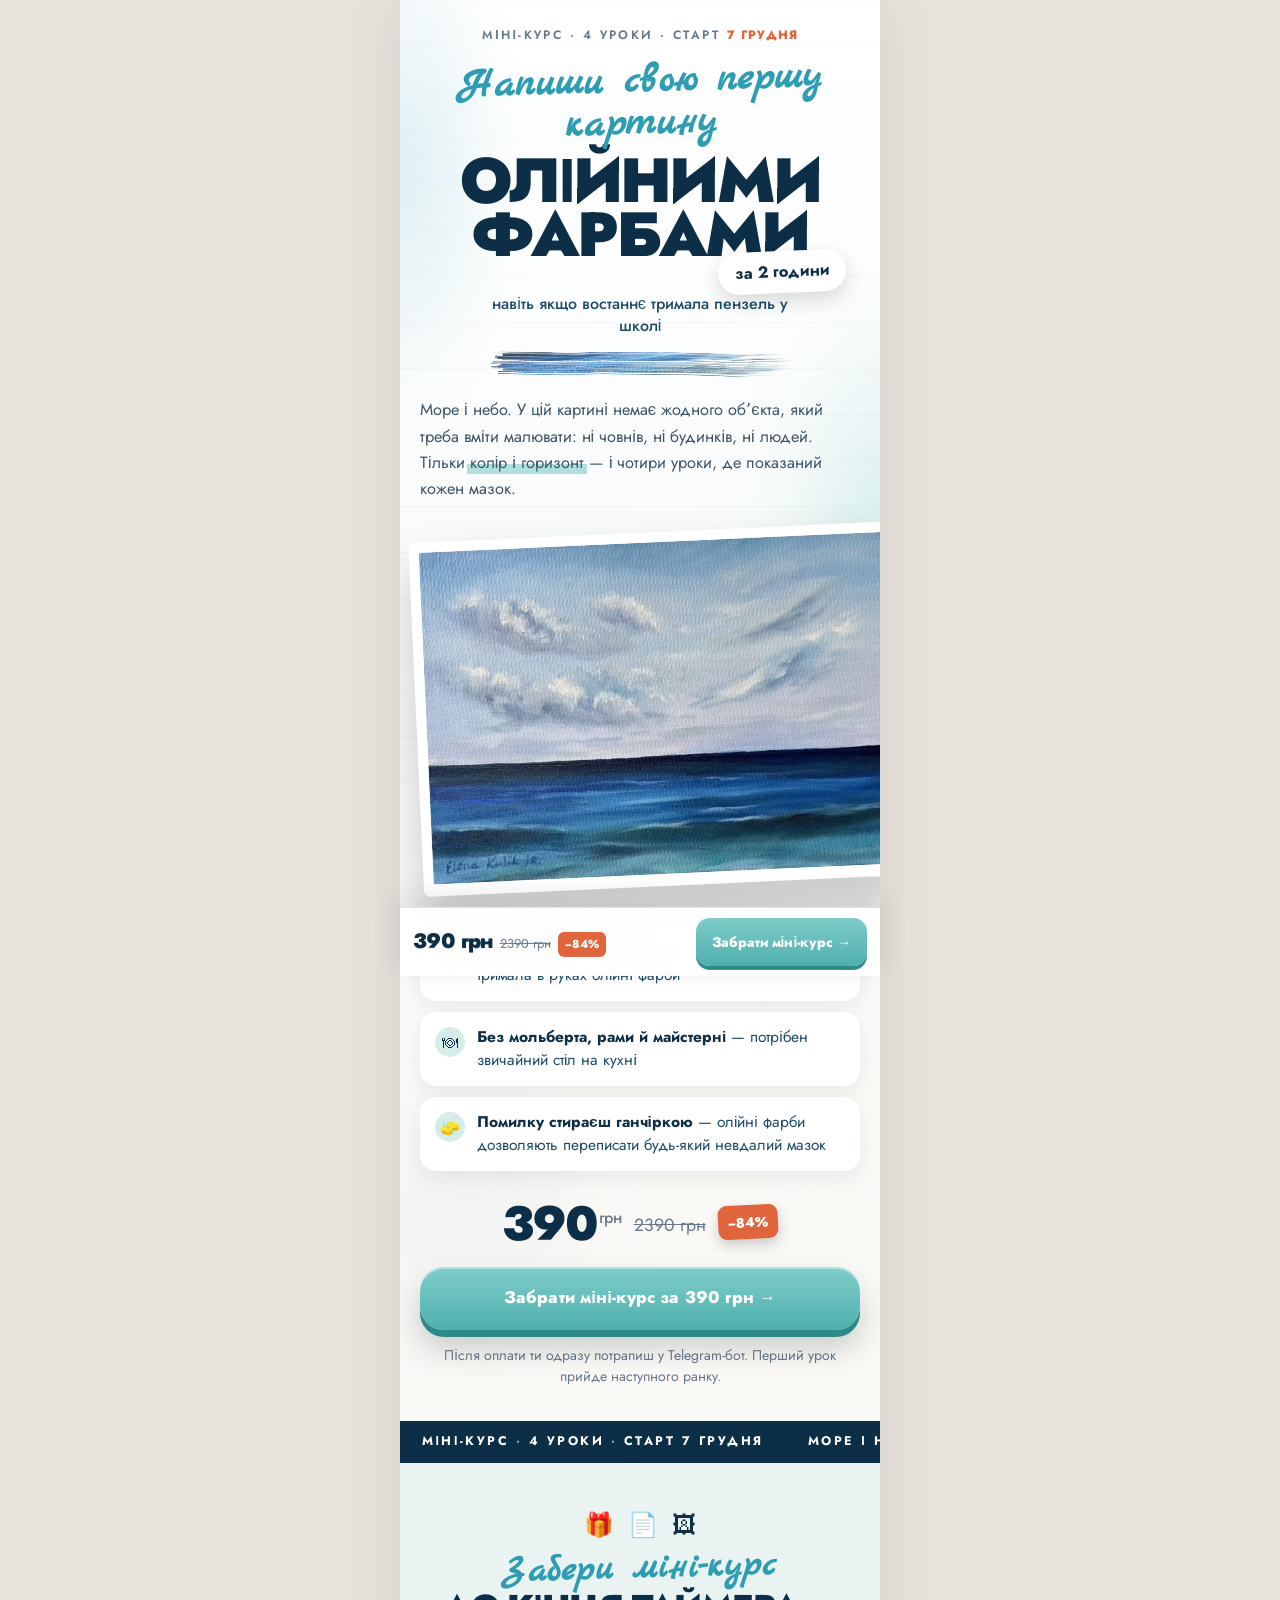
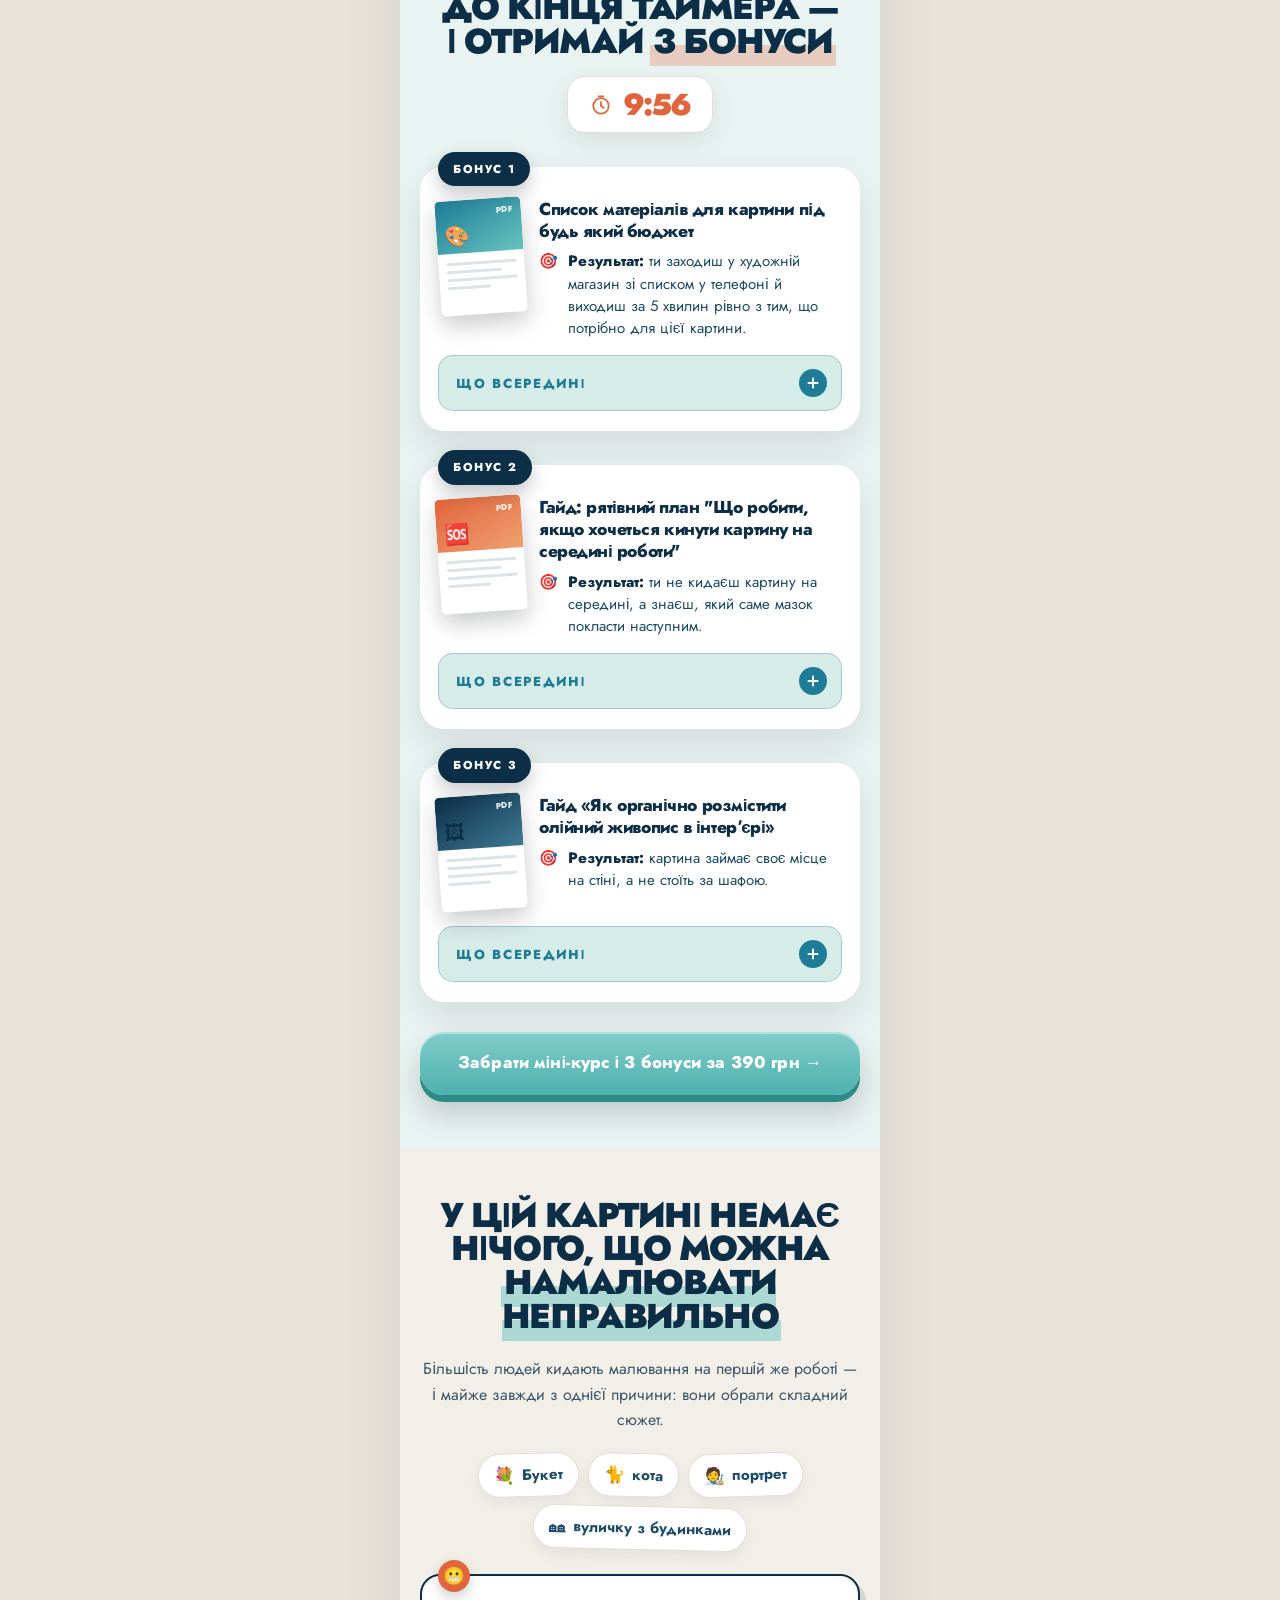
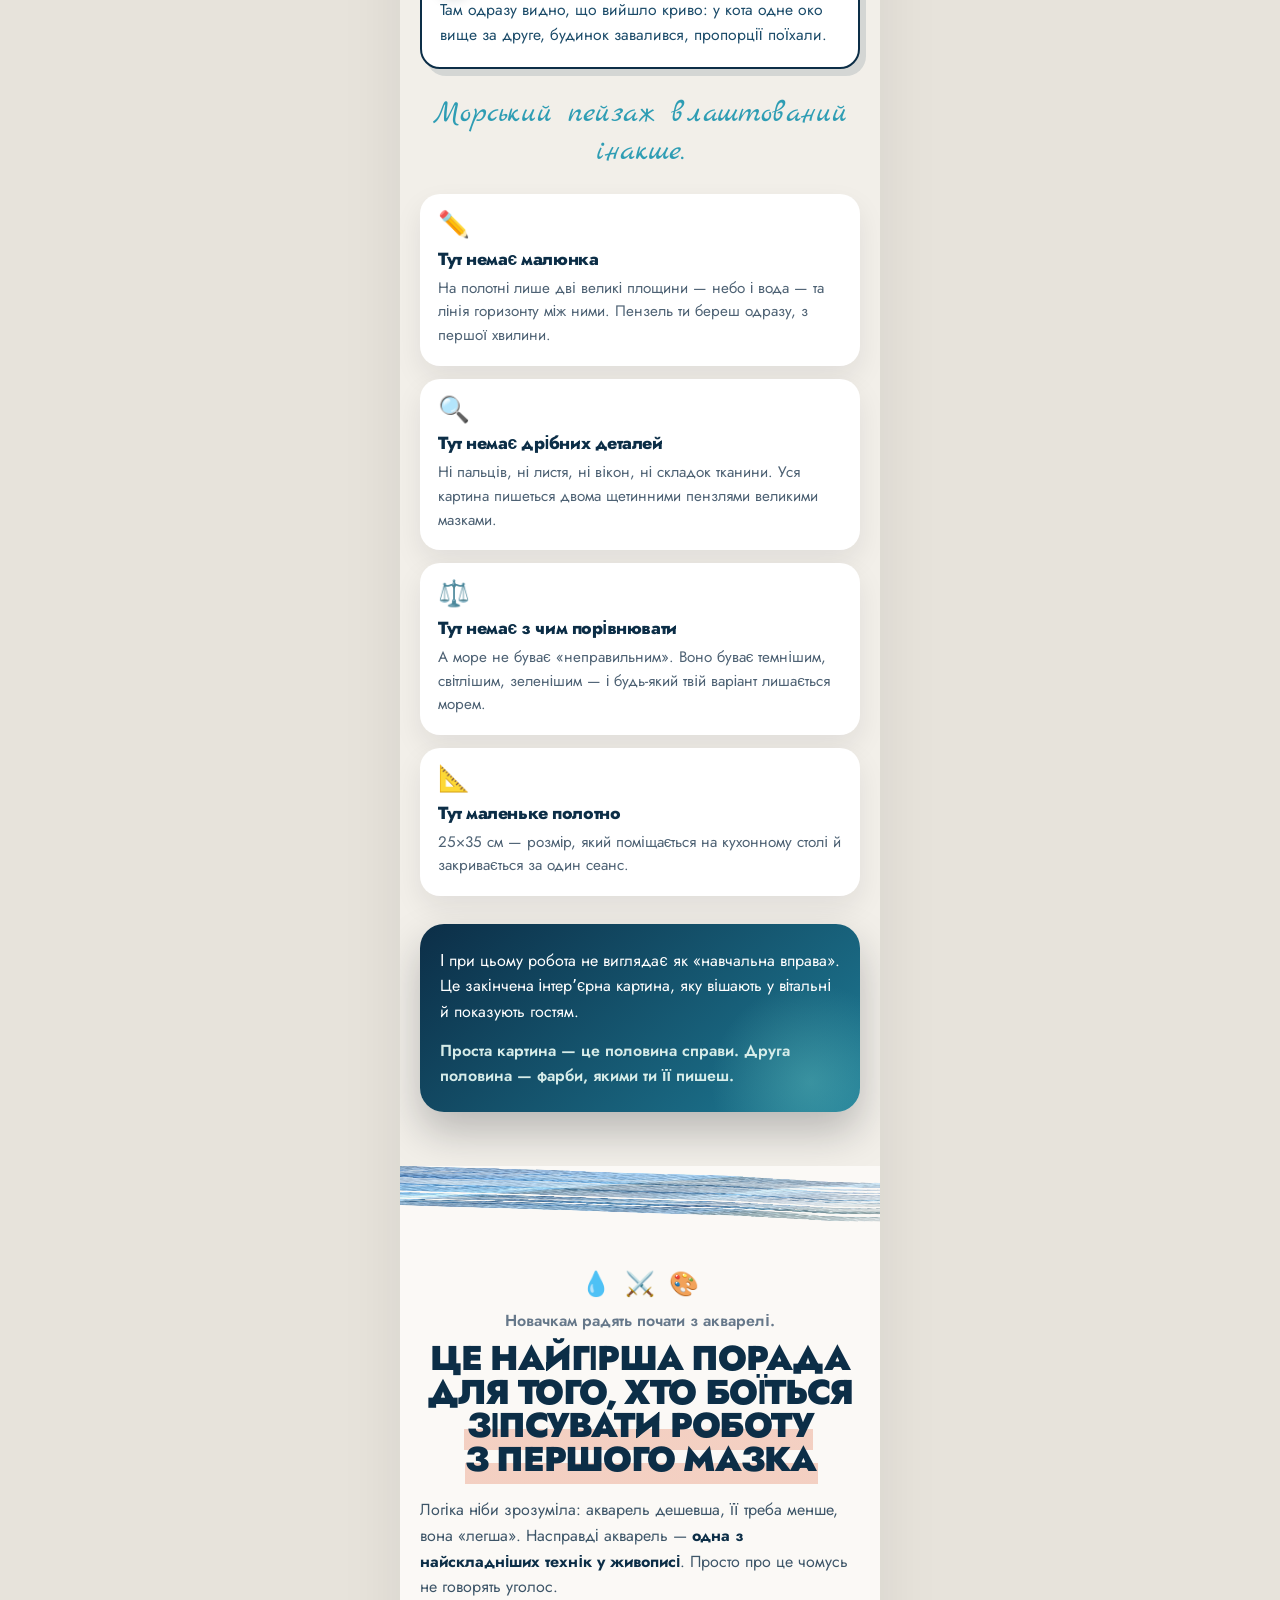
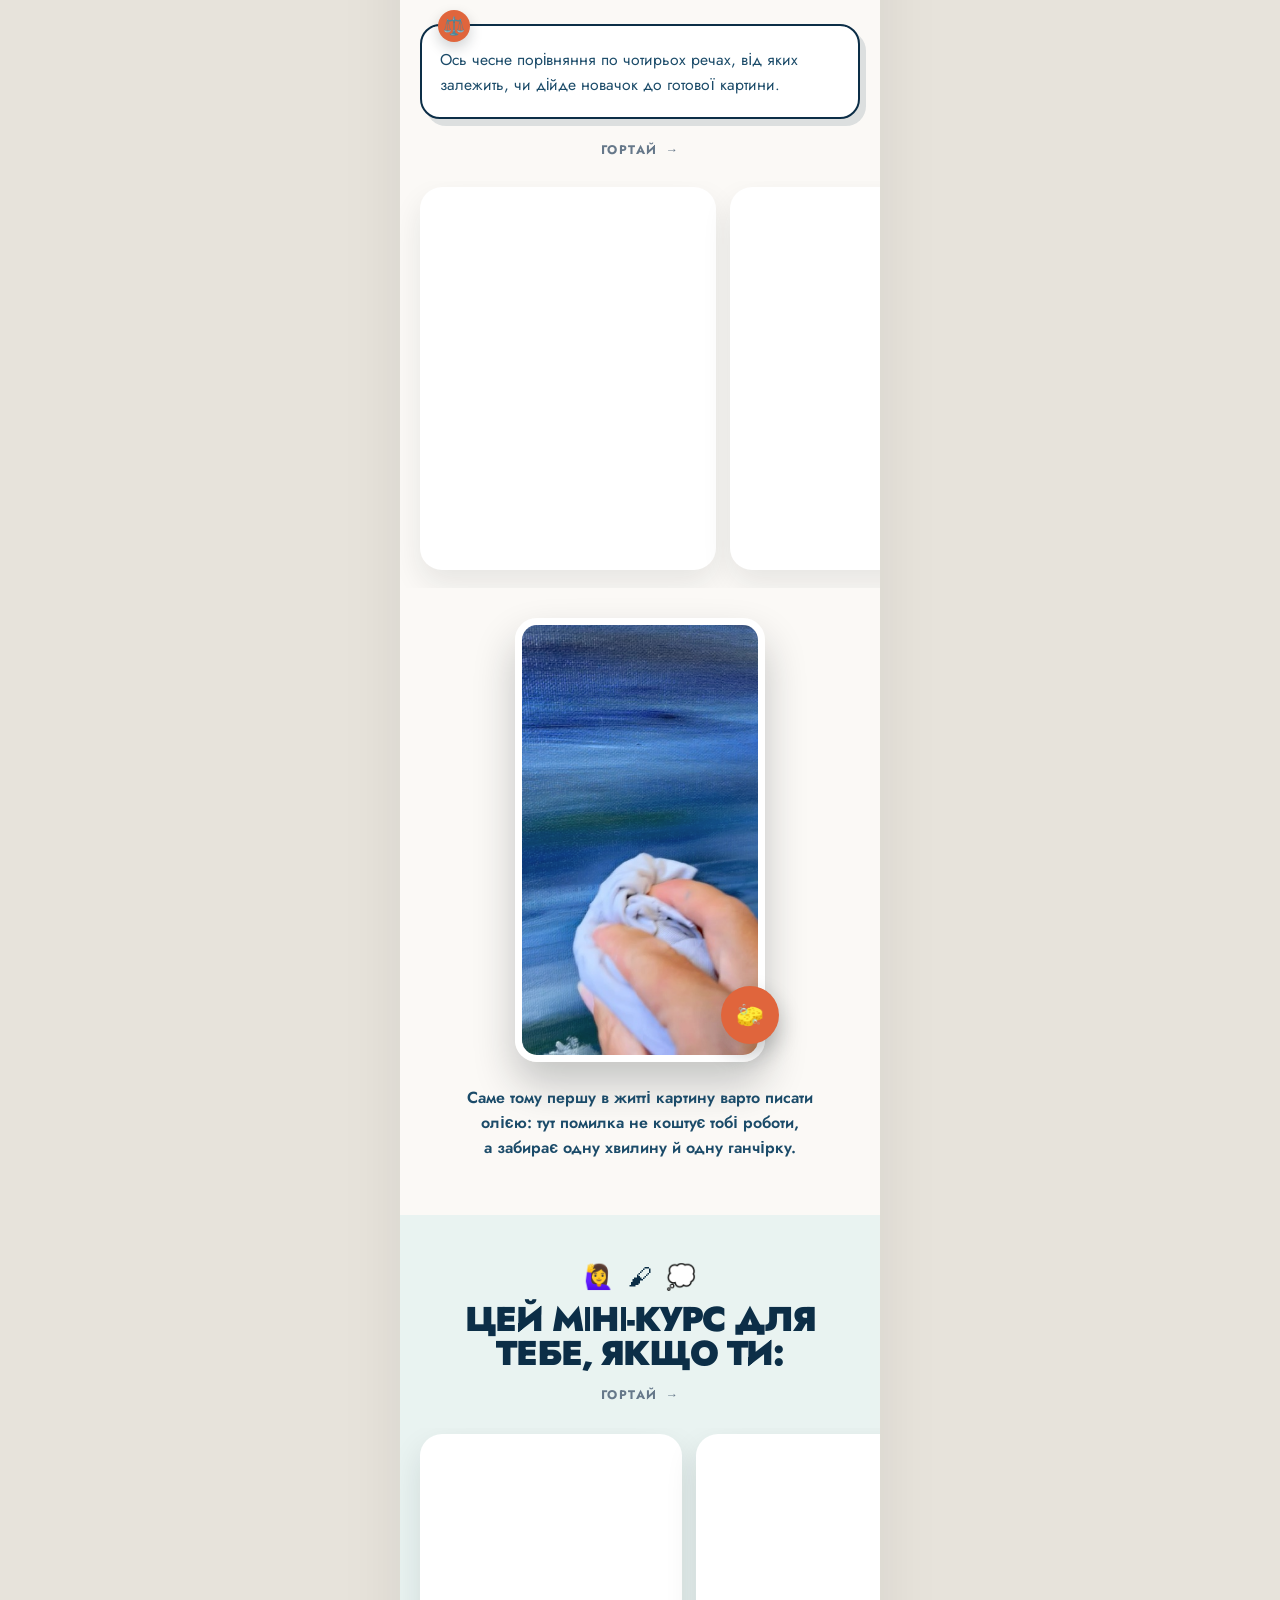
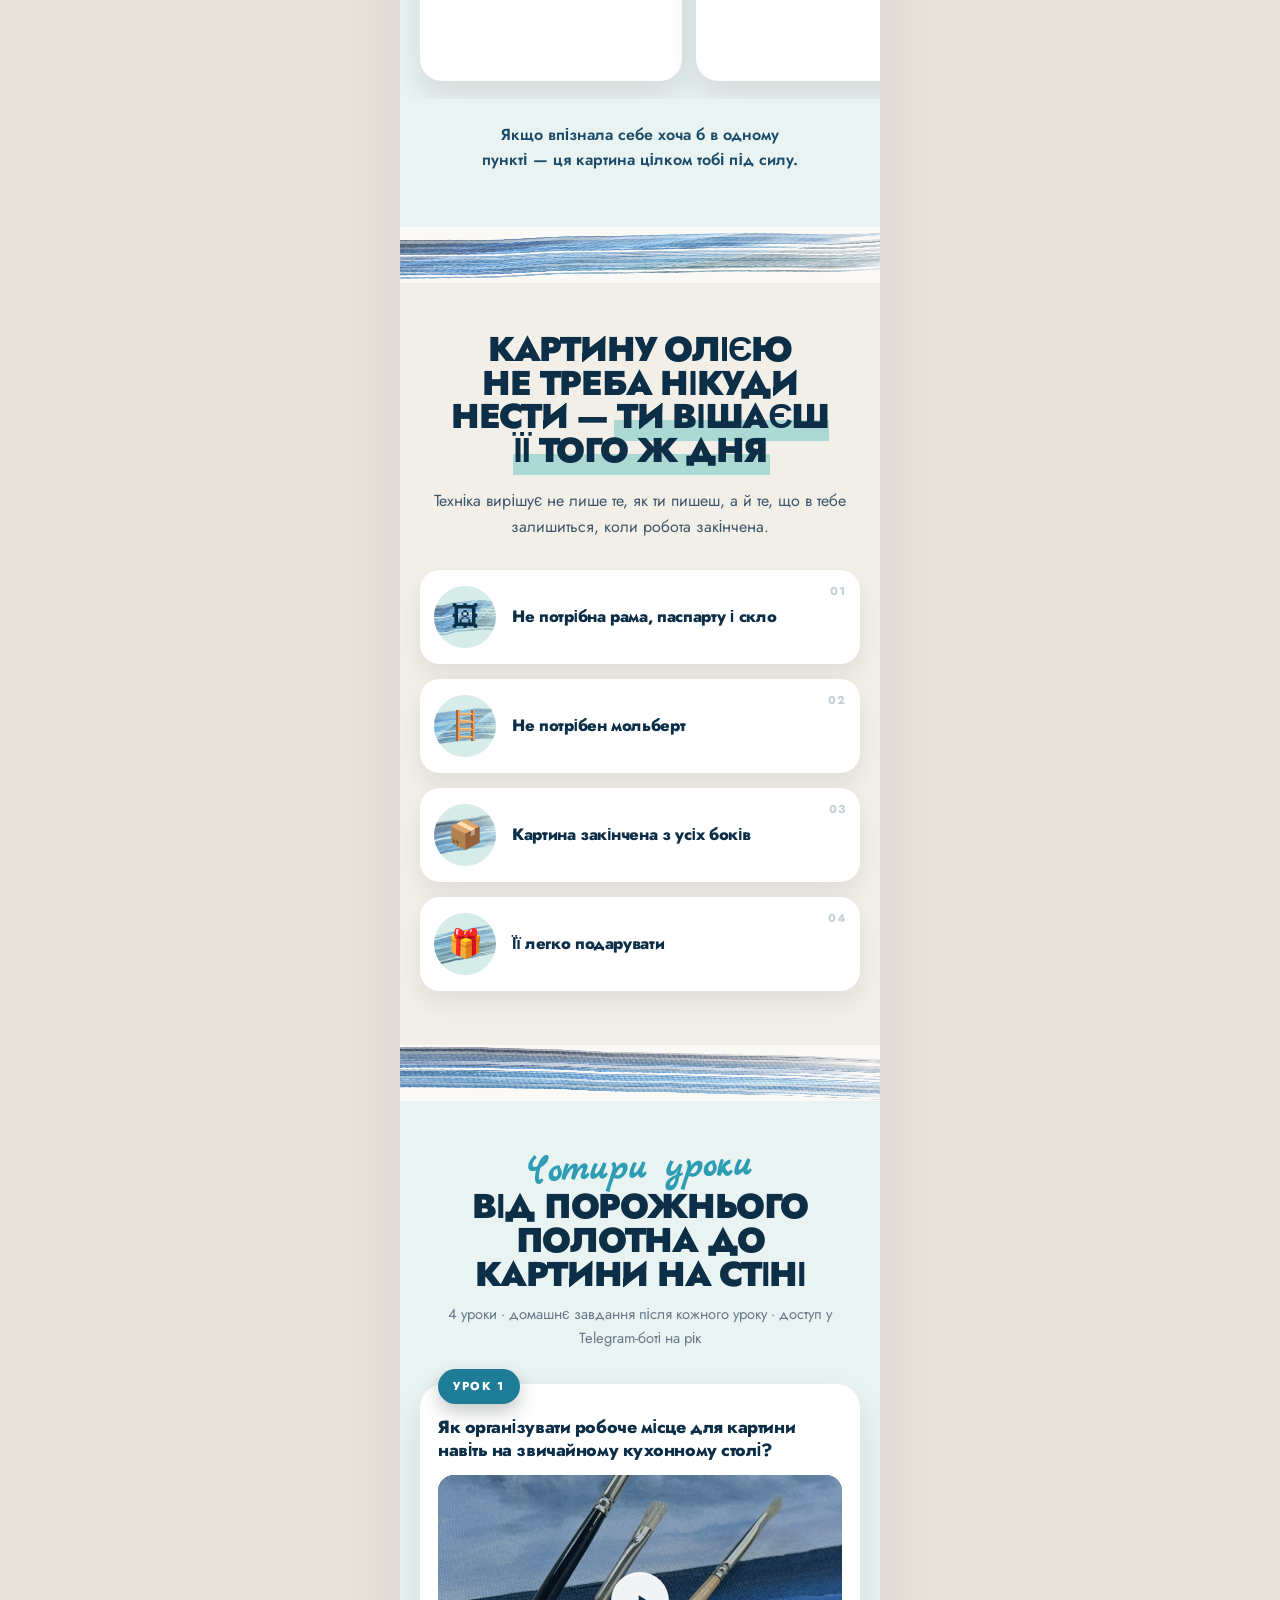
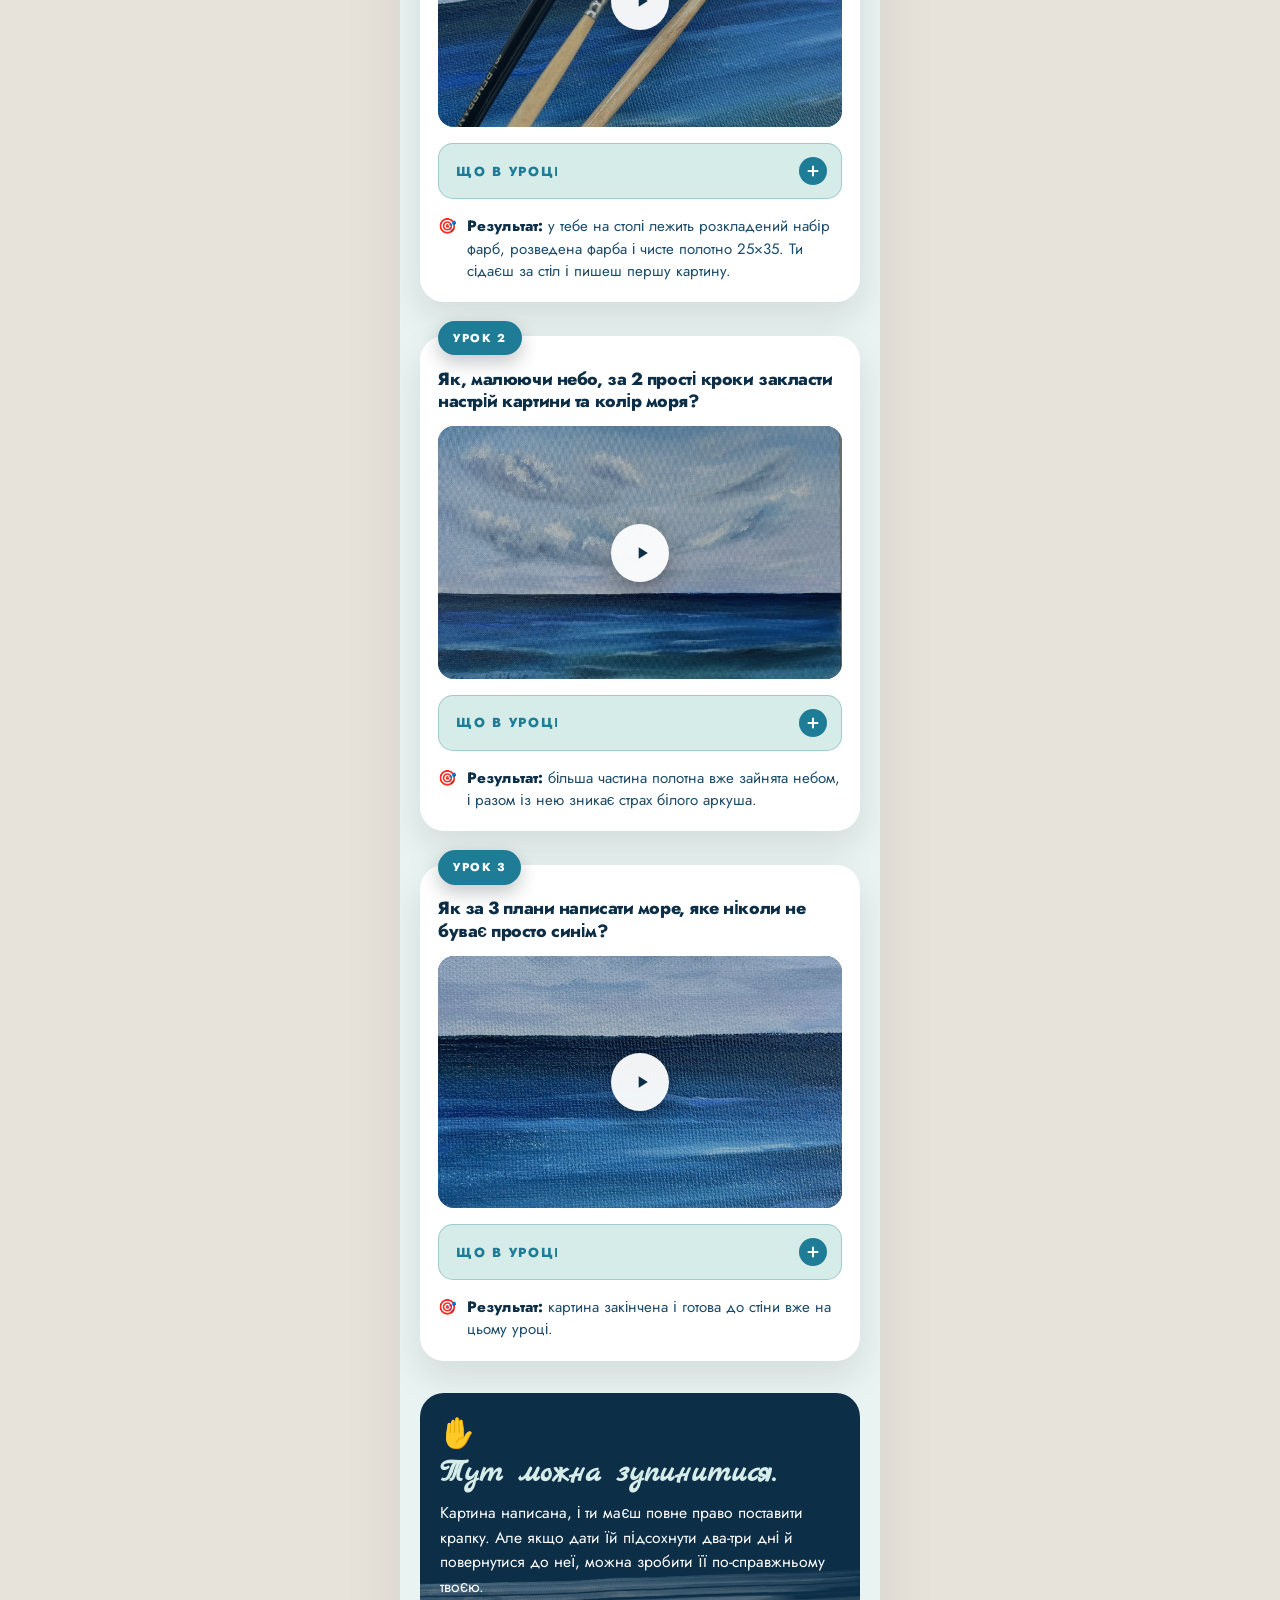
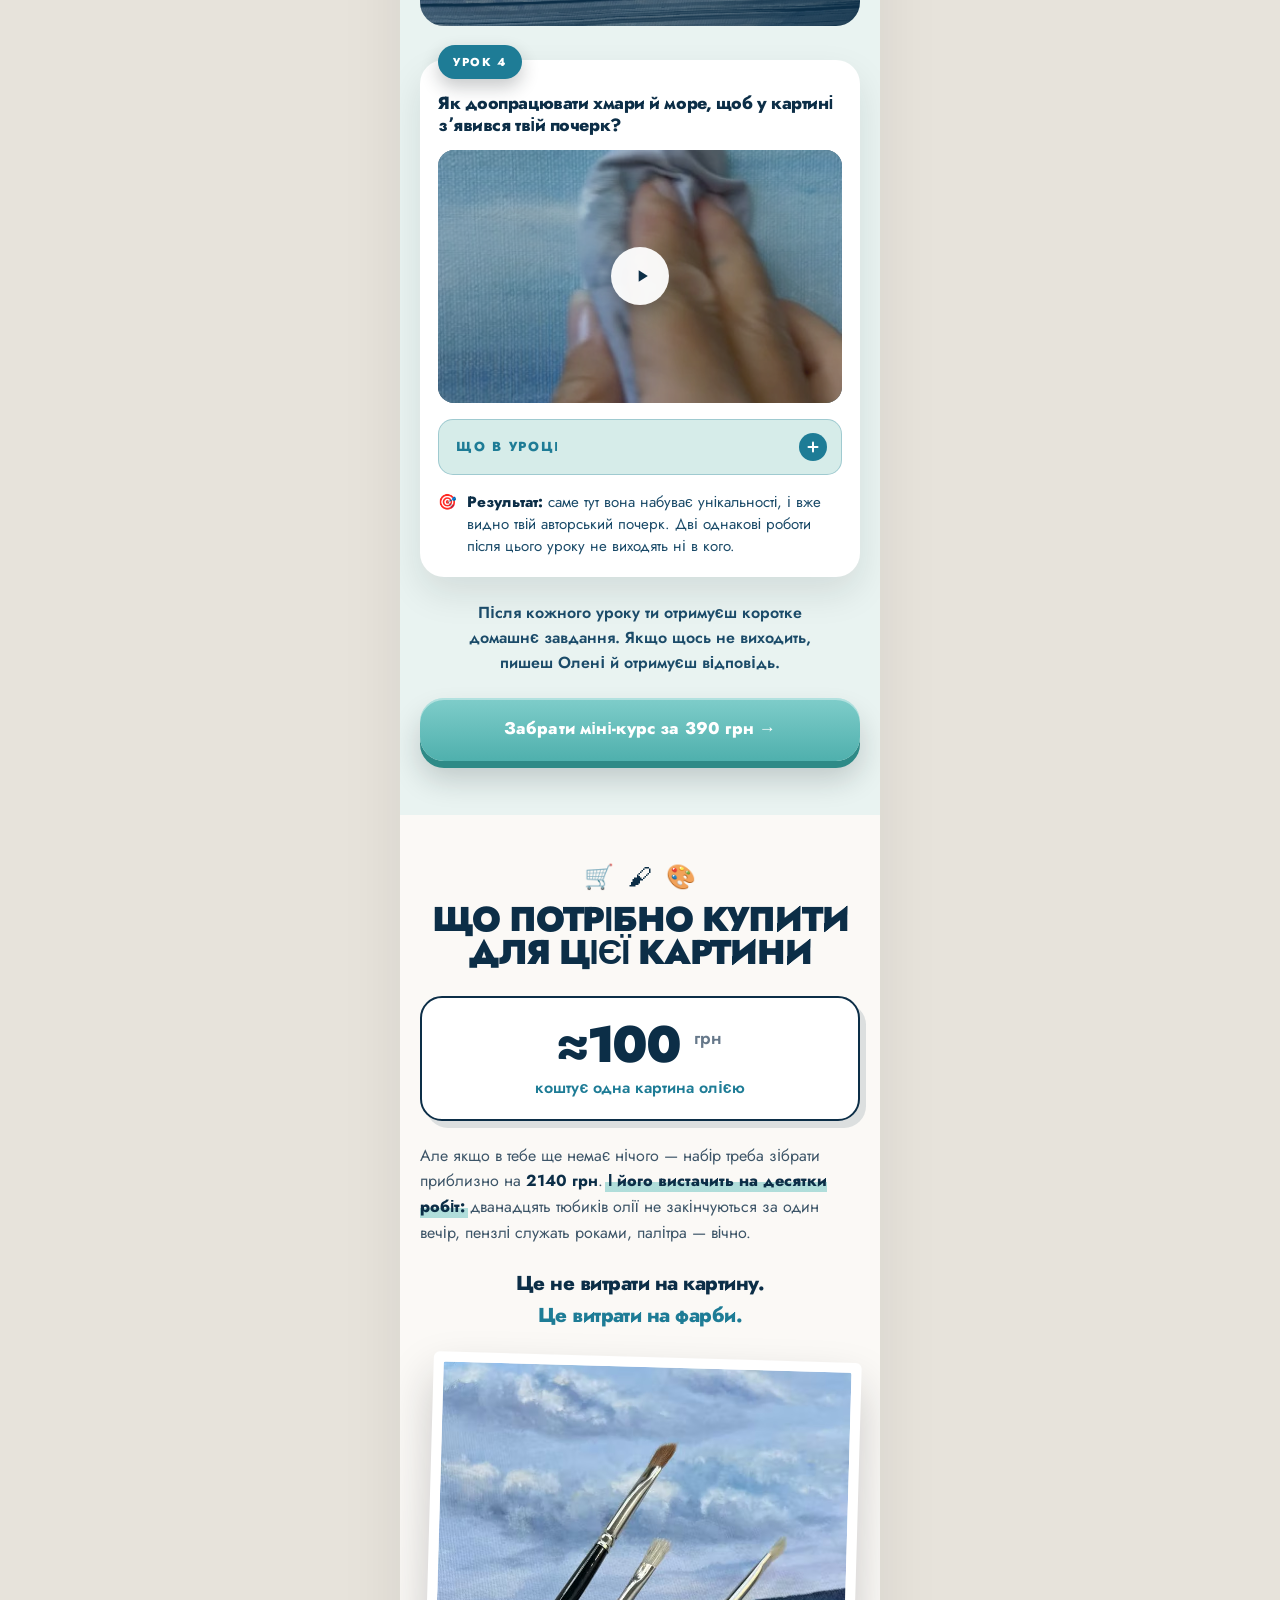
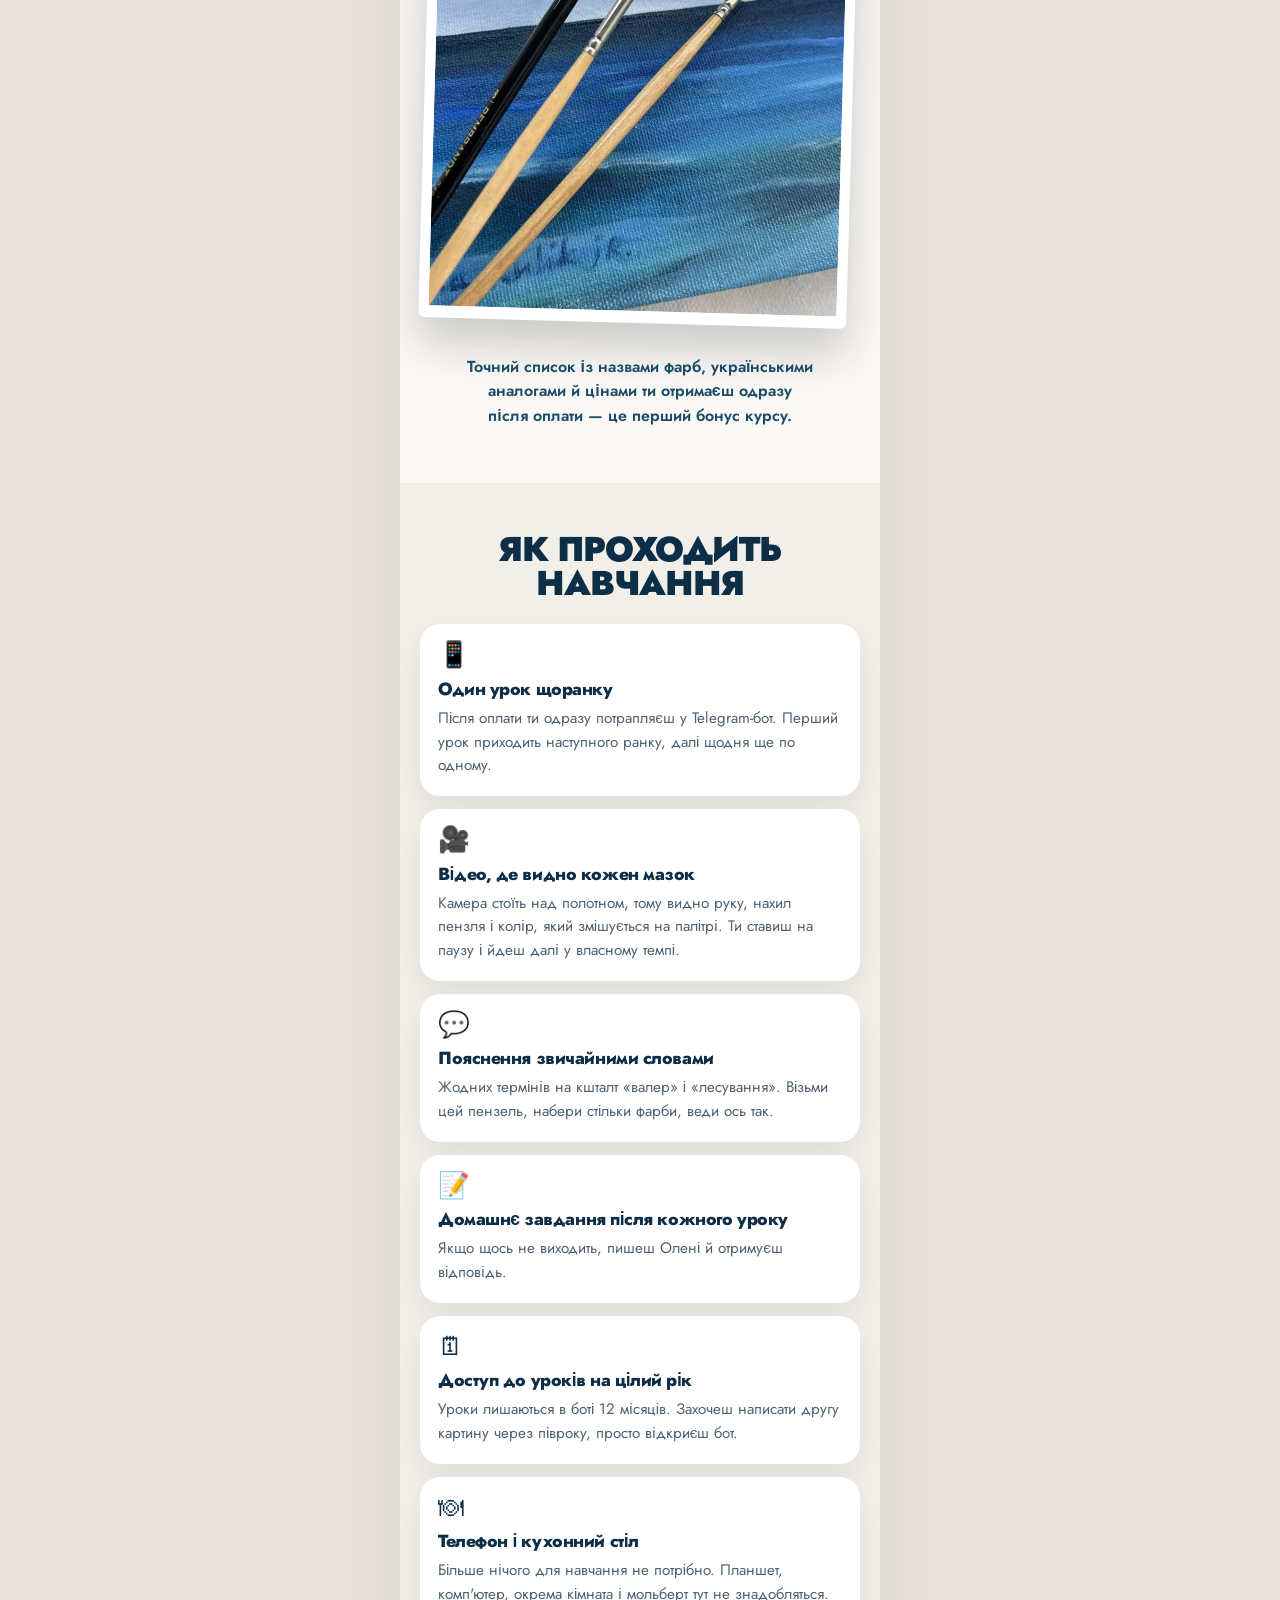
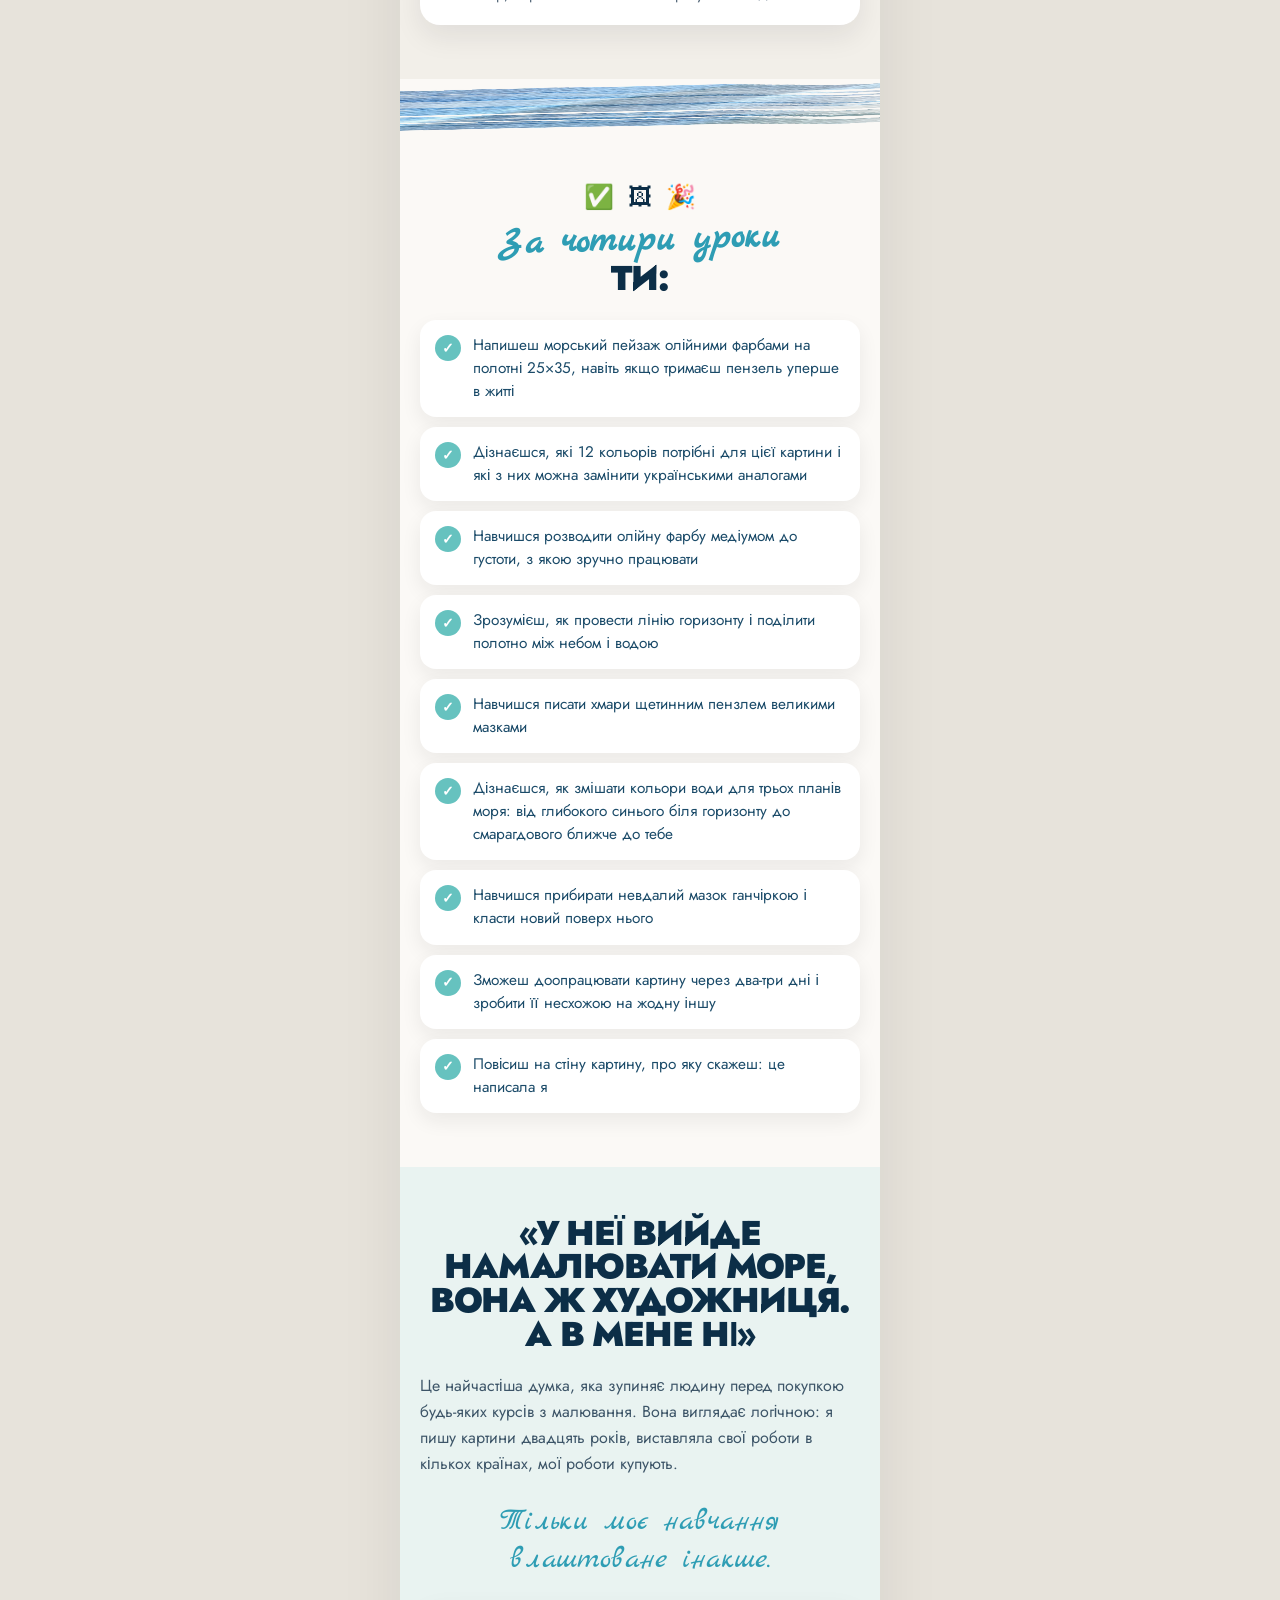
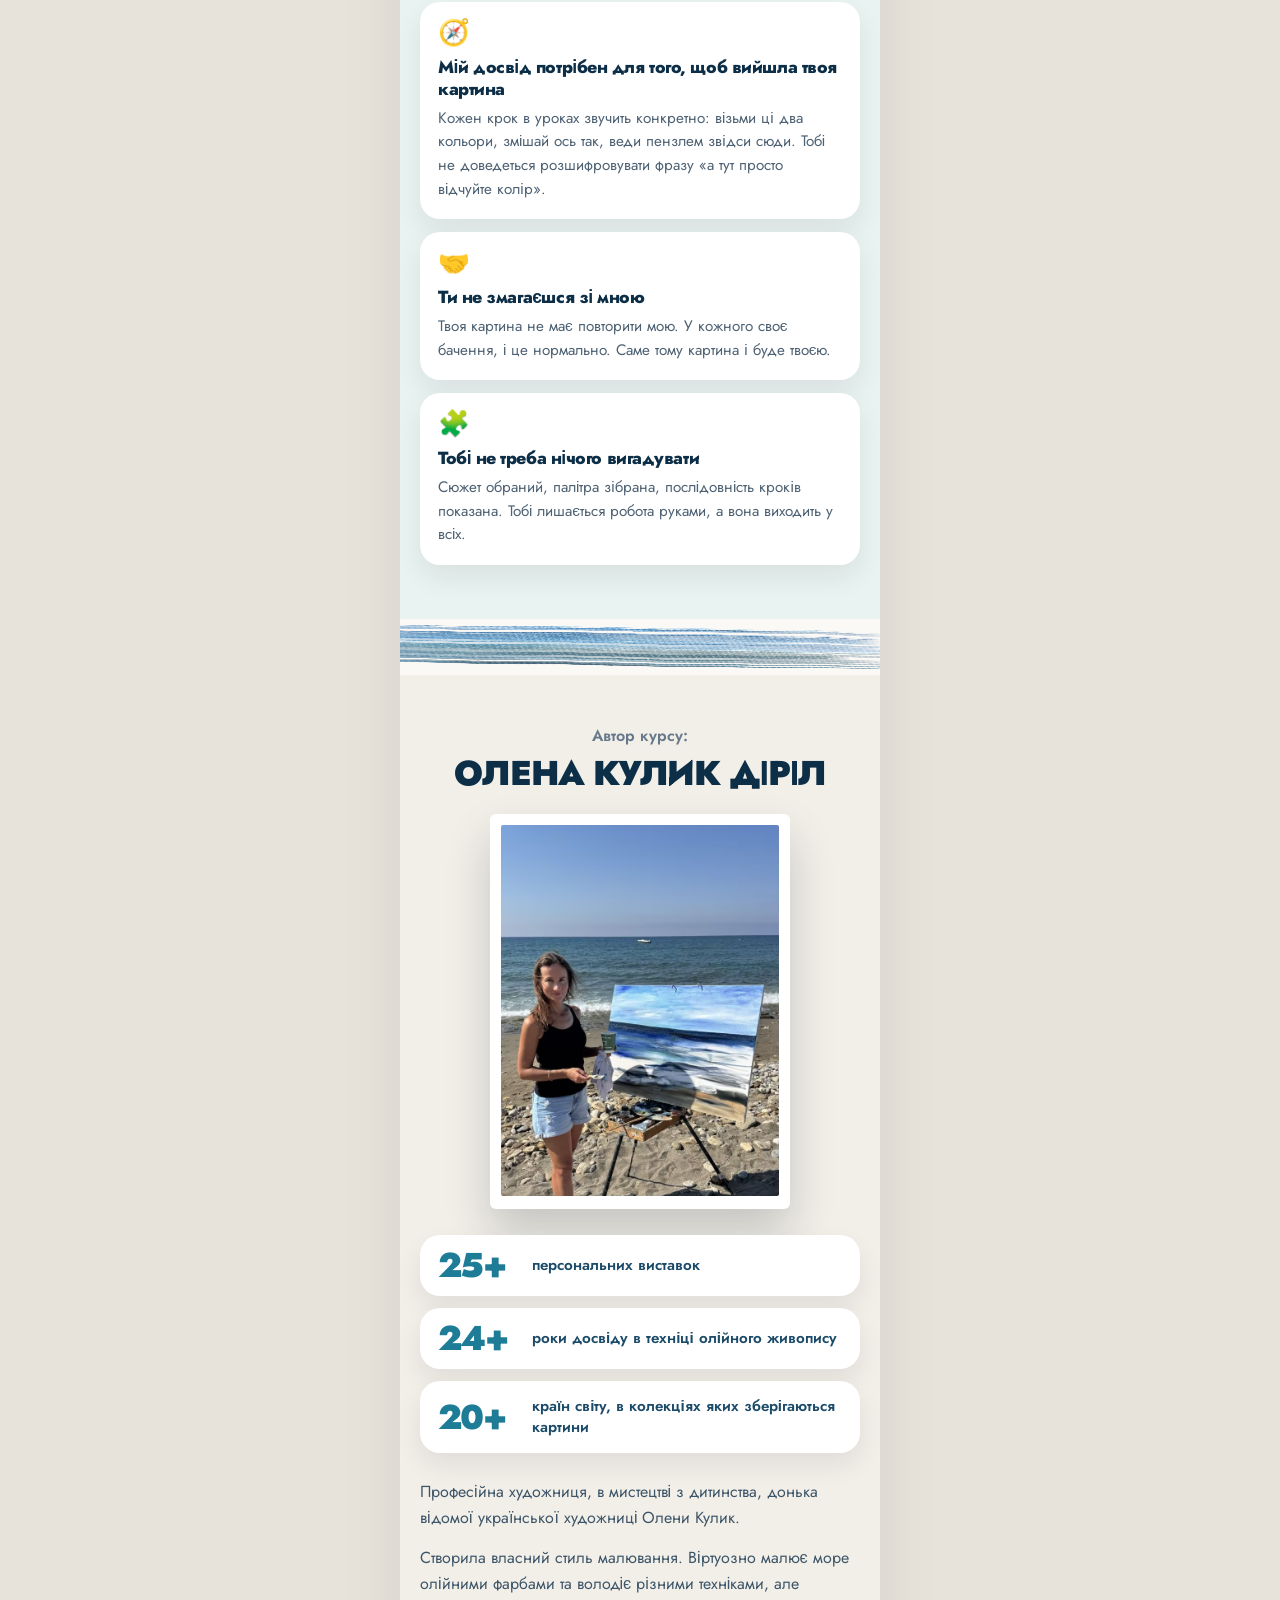
==== commit ee54ff9a: "Meta Pixel на всіх сторінках + правки Олени Піксель (прод і v2): - код в одному файлі /pixel.js, ID " ====
--- a/morskyi-peyzazh/index.html
+++ b/morskyi-peyzazh/index.html
@@ -2,6 +2,11 @@
 <html lang="uk">
 <head>
 <meta charset="utf-8">
+<!-- Meta Pixel -->
+<script src="/pixel.js" async></script>
+<noscript><img height="1" width="1" style="display:none" alt=""
+src="https://www.facebook.com/tr?id=1643966413961899&amp;ev=PageView&amp;noscript=1"></noscript>
+<!-- /Meta Pixel -->
 <meta name="viewport" content="width=device-width,initial-scale=1">
 <title>Швидкий морський пейзаж — міні-курс Олени Кулик Діріл</title>
 <meta name="description" content="Напиши свою першу картину олійними фарбами за 2 години — навіть якщо востаннє тримала пензель у школі. Міні-курс, 4 уроки.">
@@ -87,6 +92,7 @@
 .p-off{background:var(--coral);color:#fff;font-size:.86rem;font-weight:800;padding:6px 10px;border-radius:9px;margin-bottom:6px;transform:rotate(-3deg);box-shadow:0 6px 14px rgba(22,28,34,.2)}
 
 .cta{display:block;width:100%;margin-top:22px;padding:20px 22px 21px;border:none;cursor:pointer;background:linear-gradient(180deg,#7FCDCA 0%,#4FB0AD 100%);color:#fff;border-radius:24px;font-family:var(--font);text-align:center;font-size:1.06rem;font-weight:800;line-height:1.28;letter-spacing:.01em;text-wrap:balance;box-shadow:0 7px 0 var(--aqua-sh),0 18px 30px rgba(22,28,34,.2),inset 0 2px 0 rgba(255,255,255,.4);position:relative;overflow:hidden;transition:transform .18s,box-shadow .18s}
+a.cta{box-sizing:border-box;text-decoration:none}
 .cta::before{content:'';position:absolute;top:0;left:-110%;width:55%;height:100%;background:linear-gradient(90deg,transparent,rgba(255,255,255,.35),transparent);transform:skewX(-20deg);transition:left .9s ease}
 .cta:hover{transform:translateY(3px);box-shadow:0 4px 0 var(--aqua-sh),0 12px 22px rgba(22,28,34,.2),inset 0 2px 0 rgba(255,255,255,.4)}
 .cta:hover::before{left:140%}
@@ -349,7 +355,7 @@
 .sb-p b{font-size:1.3rem;font-weight:900;letter-spacing:-.03em}
 .sb-p s{font-size:.8rem;color:var(--gray)}
 .sb-p i{font-style:normal;font-size:.72rem;font-weight:800;color:#fff;background:var(--coral);padding:3px 7px;border-radius:6px}
-.sb button{background:linear-gradient(180deg,#7FCDCA,#4FB0AD);color:#fff;border:none;font-family:var(--font);font-weight:800;font-size:.86rem;padding:13px 16px;border-radius:14px;cursor:pointer;white-space:nowrap;box-shadow:0 4px 0 var(--aqua-sh)}
+.sb a{display:block;text-decoration:none;background:linear-gradient(180deg,#7FCDCA,#4FB0AD);color:#fff;border:none;font-family:var(--font);font-weight:800;font-size:.86rem;padding:13px 16px;border-radius:14px;cursor:pointer;white-space:nowrap;box-shadow:0 4px 0 var(--aqua-sh)}
 
 .js .reveal{opacity:0;transform:translateY(18px);transition:opacity .8s cubic-bezier(.2,.8,.2,1),transform .8s cubic-bezier(.2,.8,.2,1)}
 .js .reveal.vis{opacity:1;transform:none}
@@ -398,7 +404,7 @@
       <span class="p-off">−84%</span>
     </div>
 
-    <button class="cta">Забрати міні-курс за 390 грн →</button>
+    <a class="cta" href="https://app.zenedu.io/l/b0UHs946nQoZjzCj">Забрати міні-курс за 390 грн →</a>
     <p class="micro">Після оплати ти одразу потрапиш у Telegram-бот. Перший урок прийде наступного ранку.</p>
   </div>
 </header>
@@ -459,7 +465,7 @@
     <details class="acc"><summary>Що всередині<i></i></summary><p class="inner">На якій висоті вішати картину, щоб вона не «губилась» на стіні, як її підсвітити, щоб було видно фактуру мазка, і як розмістити так, щоб вона справді прикрашала вашу оселю.</p></details>
   </article>
 
-  <button class="cta reveal d2" style="margin-top:30px">Забрати міні-курс і 3 бонуси за 390 грн →</button>
+  <a class="cta reveal d2" style="margin-top:30px" href="https://app.zenedu.io/l/b0UHs946nQoZjzCj">Забрати міні-курс і 3 бонуси за 390 грн →</a>
 </section>
 
 <!-- ==================== 3. ЧОМУ САМЕ ЦЯ КАРТИНА ==================== -->
@@ -649,7 +655,7 @@
 
   <p class="note reveal d1">Після кожного уроку ти отримуєш коротке домашнє завдання. Якщо щось не виходить, пишеш Олені й отримуєш відповідь.</p>
 
-  <button class="cta reveal d2">Забрати міні-курс за 390 грн →</button>
+  <a class="cta reveal d2" href="https://app.zenedu.io/l/b0UHs946nQoZjzCj">Забрати міні-курс за 390 грн →</a>
 </section>
 
 <!-- ==================== 7. МАТЕРІАЛИ ==================== -->
@@ -833,7 +839,7 @@
     <span class="p-off">−84%</span>
   </div>
 
-  <button class="cta coral reveal d2">Забрати міні-курс за 390 грн →</button>
+  <a class="cta coral reveal d2" href="https://app.zenedu.io/l/b0UHs946nQoZjzCj">Забрати міні-курс за 390 грн →</a>
   <p class="micro reveal d2">Після оплати ти одразу потрапиш у Telegram-бот. Перший урок прийде наступного ранку.</p>
 
   <p class="note reveal d3">Бонуси зникають разом із таймером. Далі міні-курс продається без них.</p>
@@ -858,7 +864,7 @@
     <details><summary>А якщо мені не сподобається?</summary><p>Протягом чотирнадцяти днів пиши в підтримку одне повідомлення, і я поверну кошти повністю. Без анкет і без пояснень.</p></details>
   </div>
 
-  <button class="cta reveal d2">Приєднатися за 390 грн →</button>
+  <a class="cta reveal d2" href="https://app.zenedu.io/l/b0UHs946nQoZjzCj">Приєднатися за 390 грн →</a>
 </section>
 
 <!-- ==================== 17. ФУТЕР ==================== -->
@@ -883,7 +889,7 @@
 
 <div class="sb" id="sb">
   <div class="sb-p"><b>390 грн</b><s>2390 грн</s><i>−84%</i></div>
-  <button>Забрати міні-курс →</button>
+  <a href="https://app.zenedu.io/l/b0UHs946nQoZjzCj">Забрати міні-курс →</a>
 </div>
 
 <script>
